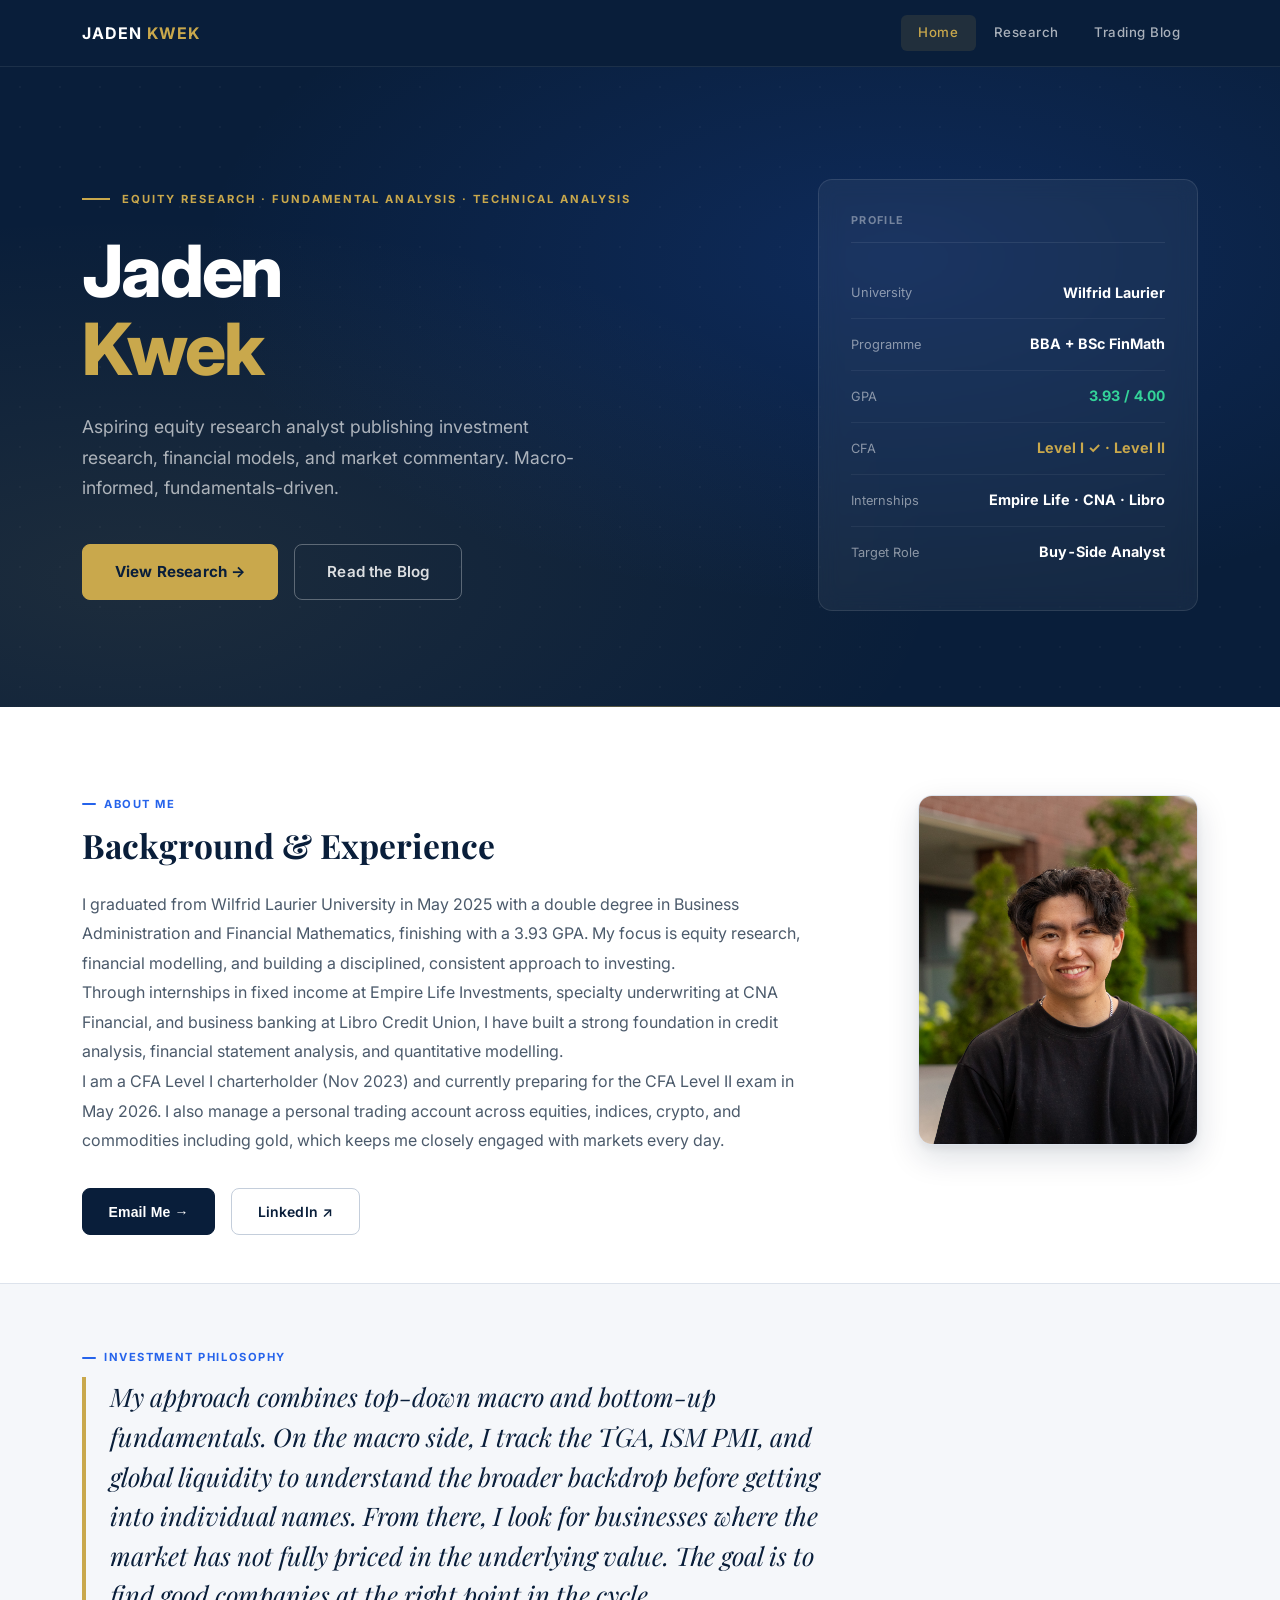
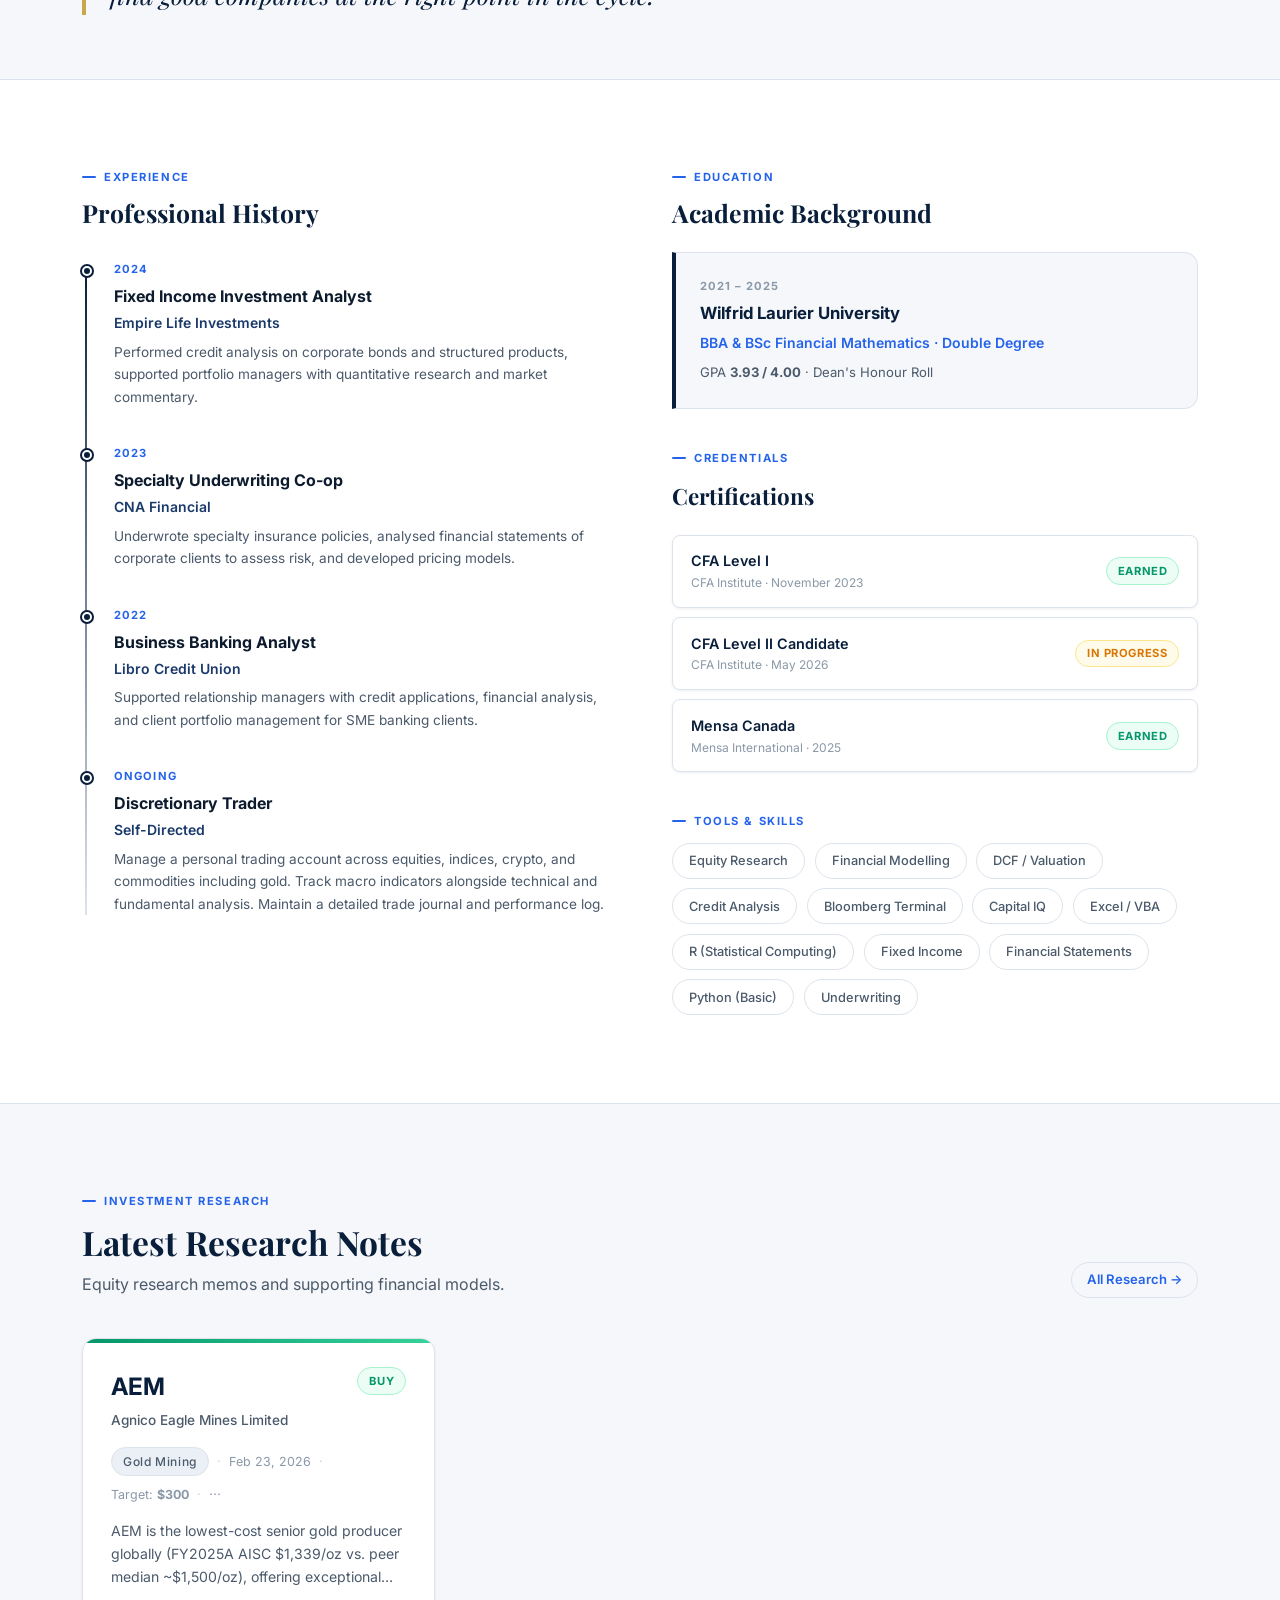
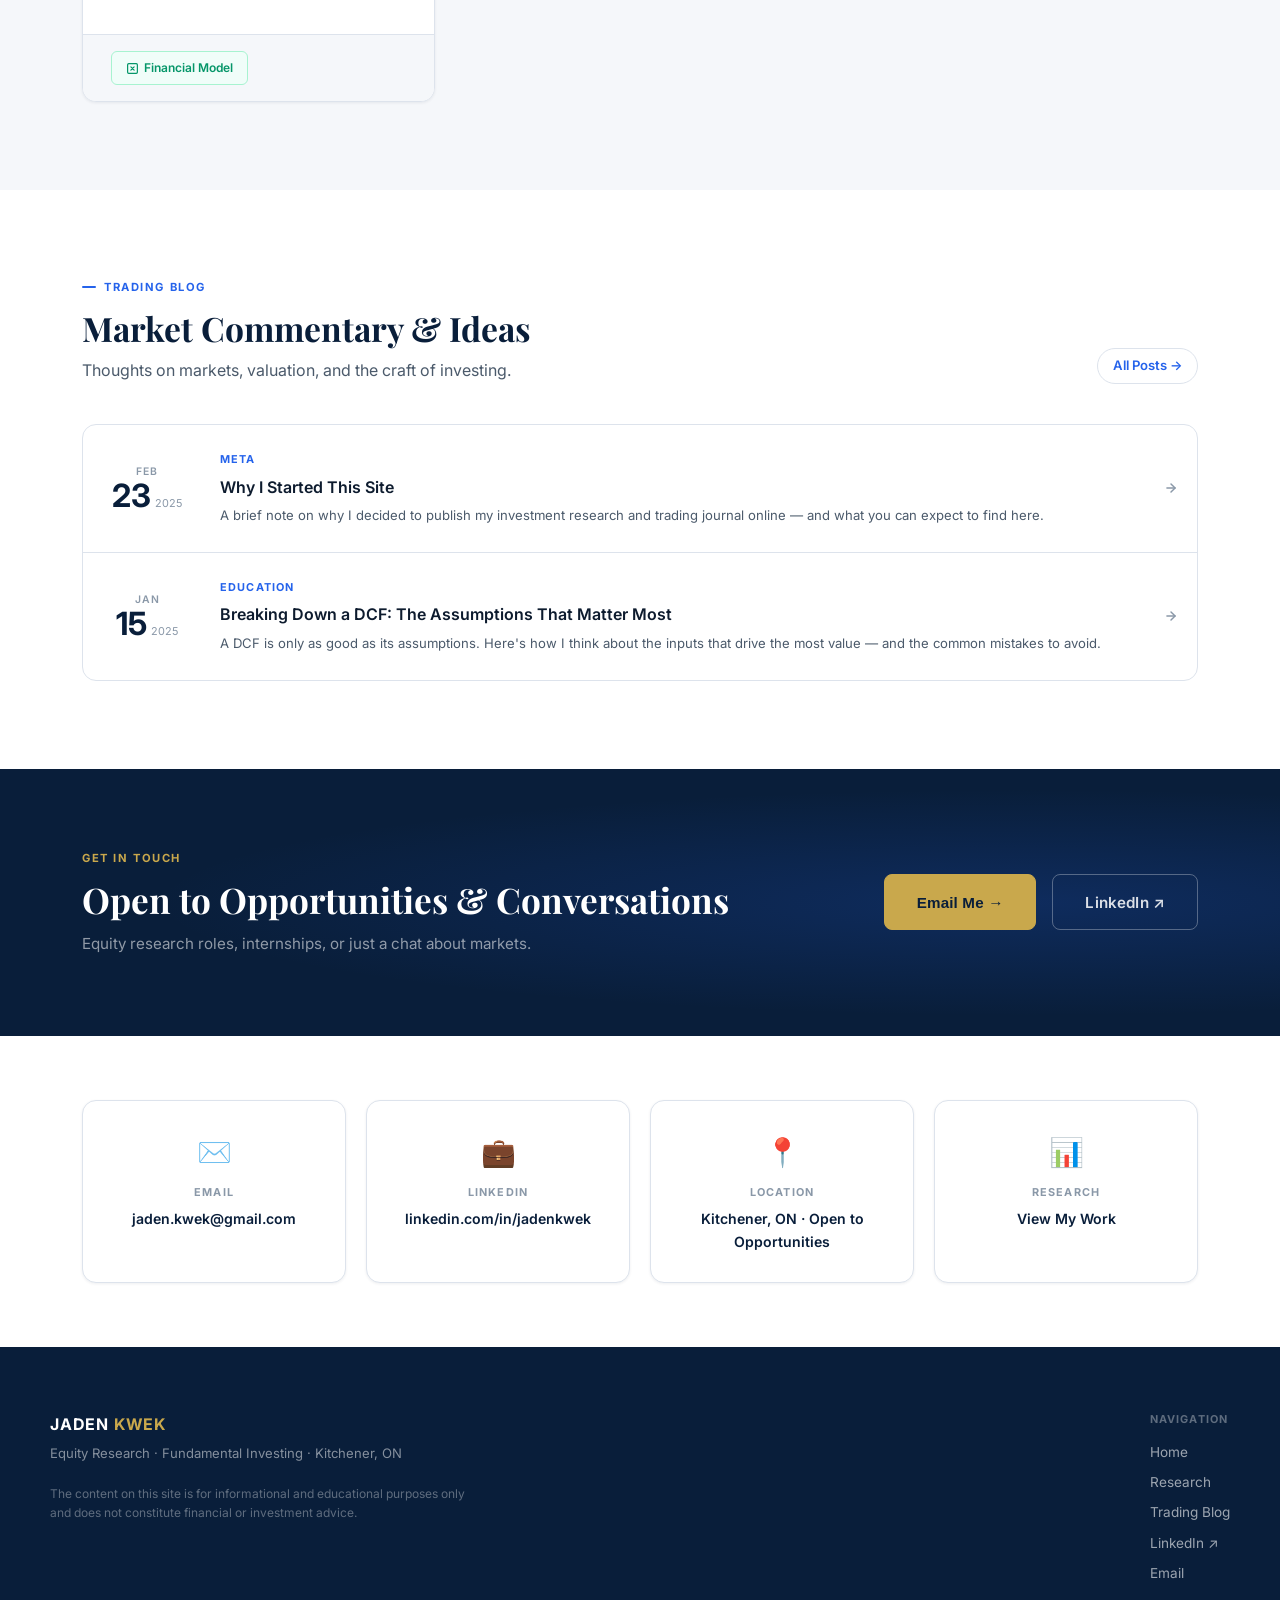
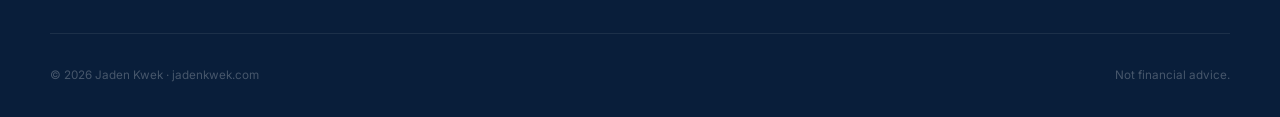
==== index.html @ 777436cc "Update graduation status — May 2025, edu dates 2021–2025 Co-Authored-By: Claude Sonnet 4.6 <noreply@" ====
<!DOCTYPE html>
<html lang="en">
<head>
  <meta charset="UTF-8" />
  <meta name="viewport" content="width=device-width, initial-scale=1.0" />
  <title>Jaden Kwek — Equity Research Analyst</title>
  <meta name="description" content="Jaden Kwek — aspiring equity research analyst, CFA charterholder, and double-degree student at Wilfrid Laurier University. Equity research, investment memos, and market commentary." />
  <meta property="og:title" content="Jaden Kwek — Equity Research" />
  <meta property="og:description" content="Investment research, financial models, and a trading blog." />
  <meta property="og:type" content="website" />
  <link rel="stylesheet" href="css/style.css" />
  <link rel="icon" href="img/favicon.svg" type="image/svg+xml" />
</head>
<body>

<div id="site-loader">
  <div class="loader-logo">Jaden Kwek</div>
  <div class="loader-line"></div>
</div>

<div id="nav-placeholder"></div>

<!-- ══════════════════════════════════════════════════════
     HERO — dark navy, profile + panel
     ══════════════════════════════════════════════════════ -->
<section class="hero">
  <div class="container">
    <div class="hero-inner">

      <!-- Left: text -->
      <div>
        <div class="hero-label">Equity Research · Fundamental Analysis · Technical Analysis</div>
        <h1>Jaden<br><em>Kwek</em></h1>
        <p class="hero-sub">
          Aspiring equity research analyst publishing investment research, financial models, and market commentary. Macro-informed, fundamentals-driven.
        </p>
        <div class="hero-actions">
          <a href="/research" class="btn btn-gold btn-lg">View Research →</a>
          <a href="/blog"     class="btn btn-outline-white btn-lg">Read the Blog</a>
        </div>
      </div>

      <!-- Right: credentials panel -->
      <div class="hero-panel">
        <div class="hero-panel-title">Profile</div>
        <div class="hero-stat-list">
          <div class="hero-stat-row">
            <span class="hero-stat-label">University</span>
            <span class="hero-stat-value">Wilfrid Laurier</span>
          </div>
          <div class="hero-stat-row">
            <span class="hero-stat-label">Programme</span>
            <span class="hero-stat-value">BBA + BSc FinMath</span>
          </div>
          <div class="hero-stat-row">
            <span class="hero-stat-label">GPA</span>
            <span class="hero-stat-value positive">3.93 / 4.00</span>
          </div>
          <div class="hero-stat-row">
            <span class="hero-stat-label">CFA</span>
            <span class="hero-stat-value gold">Level I ✓ · Level II</span>
          </div>
          <div class="hero-stat-row">
            <span class="hero-stat-label">Internships</span>
            <span class="hero-stat-value">Empire Life · CNA · Libro</span>
          </div>
          <div class="hero-stat-row">
            <span class="hero-stat-label">Target Role</span>
            <span class="hero-stat-value">Buy-Side Analyst</span>
          </div>
        </div>
      </div>

    </div>
  </div>
</section>

<!-- ══════════════════════════════════════════════════════
     ABOUT — bio, photo, philosophy
     ══════════════════════════════════════════════════════ -->
<section class="section" style="padding-bottom:0">
  <div class="container">
    <div class="about-bio-grid">

      <!-- Bio text -->
      <div>
        <div class="section-label">About Me</div>
        <h2 class="section-title" style="margin-bottom:1.5rem">Background &amp; Experience</h2>
        <div style="font-size:1rem;color:var(--text-secondary);line-height:1.85" id="about-bio-home">
          <!-- Populated by JS -->
        </div>
        <div style="margin-top:2rem;display:flex;gap:1rem;flex-wrap:wrap">
          <button class="btn btn-primary" onclick="copyEmail(this)">Email Me →</button>
          <a href="https://www.linkedin.com/in/jadenkwek" target="_blank" rel="noopener" class="btn btn-outline">LinkedIn ↗</a>
        </div>
      </div>

      <!-- Profile image -->
      <div class="about-bio-photo">
        <div class="profile-img-wrap" style="max-width:280px;aspect-ratio:4/5;box-shadow:var(--shadow-lg);border:1px solid var(--border);background:var(--bg-secondary)">
          <img src="img/profile.jpg" alt="Jaden Kwek" />
        </div>
      </div>

    </div>
  </div>
</section>

<!-- Philosophy -->
<section style="padding:4rem 0;margin-top:3rem;background:var(--bg-secondary);border-top:1px solid var(--border);border-bottom:1px solid var(--border)">
  <div class="container">
    <div class="section-label">Investment Philosophy</div>
    <blockquote class="philosophy-quote" style="font-family:'Playfair Display',Georgia,serif;font-size:clamp(1.2rem,2.5vw,1.6rem);font-style:italic;color:var(--navy);line-height:1.55;max-width:760px;padding-left:1.5rem;border-left:4px solid var(--gold)" id="philosophy-home">
      <!-- Populated by JS -->
    </blockquote>
  </div>
</section>

<!-- ══════════════════════════════════════════════════════
     EXPERIENCE + EDUCATION
     ══════════════════════════════════════════════════════ -->
<section class="section">
  <div class="container">
    <div class="two-col">

      <!-- Experience -->
      <div>
        <div class="section-label">Experience</div>
        <h2 class="section-title" style="font-size:1.55rem;margin-bottom:2rem">Professional History</h2>
        <div class="timeline" id="home-timeline"><!-- Populated by JS --></div>
      </div>

      <!-- Education + Certs + Skills -->
      <div>
        <div class="section-label">Education</div>
        <h2 class="section-title" style="font-size:1.55rem;margin-bottom:1.5rem">Academic Background</h2>

        <div class="edu-card">
          <div style="font-size:0.7rem;font-weight:700;letter-spacing:.09em;text-transform:uppercase;color:var(--text-muted);margin-bottom:.3rem">2021 – 2025</div>
          <div style="font-weight:700;color:var(--navy);font-size:1.05rem">Wilfrid Laurier University</div>
          <div style="font-size:0.875rem;color:var(--accent);font-weight:600;margin:.2rem 0">BBA &amp; BSc Financial Mathematics · Double Degree</div>
          <div style="font-size:0.82rem;color:var(--text-secondary);margin-top:.5rem">GPA <strong>3.93 / 4.00</strong> · Dean's Honour Roll</div>
        </div>

        <!-- Certifications -->
        <div style="margin-top:2.5rem">
          <div class="section-label">Credentials</div>
          <div style="font-family:'Playfair Display',Georgia,serif;font-size:1.4rem;font-weight:700;color:var(--navy);margin-bottom:1.25rem">Certifications</div>
          <div id="home-certs"><!-- Populated by JS --></div>
        </div>

        <!-- Skills -->
        <div style="margin-top:2.5rem">
          <div class="section-label">Tools &amp; Skills</div>
          <div class="skills-grid" id="home-skills" style="margin-top:0.75rem"><!-- Populated by JS --></div>
        </div>
      </div>

    </div>
  </div>
</section>

<!-- ══════════════════════════════════════════════════════
     FEATURED RESEARCH
     ══════════════════════════════════════════════════════ -->
<section style="background:var(--bg-secondary);border-top:1px solid var(--border);padding:5.5rem 0">
  <div class="container">
    <div class="section-header">
      <div>
        <div class="section-label">Investment Research</div>
        <h2 class="section-title">Latest Research Notes</h2>
        <p class="section-subtitle">Equity research memos and supporting financial models.</p>
      </div>
      <a href="/research" class="view-all">All Research →</a>
    </div>
    <div class="research-grid" id="featured-research"><!-- Populated by JS --></div>
  </div>
</section>

<!-- ══════════════════════════════════════════════════════
     RECENT BLOG
     ══════════════════════════════════════════════════════ -->
<section class="section">
  <div class="container">
    <div class="section-header">
      <div>
        <div class="section-label">Trading Blog</div>
        <h2 class="section-title">Market Commentary &amp; Ideas</h2>
        <p class="section-subtitle">Thoughts on markets, valuation, and the craft of investing.</p>
      </div>
      <a href="/blog" class="view-all">All Posts →</a>
    </div>
    <div class="blog-rows-wrapper" id="recent-blog"><!-- Populated by JS --></div>
  </div>
</section>

<!-- ══════════════════════════════════════════════════════
     CONTACT CTA
     ══════════════════════════════════════════════════════ -->
<section class="cta-strip">
  <div class="container">
    <div class="cta-strip-inner">
      <div>
        <div class="cta-strip-label">Get in Touch</div>
        <h2 class="cta-strip-title">Open to Opportunities &amp; Conversations</h2>
        <p class="cta-strip-sub">Equity research roles, internships, or just a chat about markets.</p>
      </div>
      <div class="cta-strip-actions">
        <button class="btn btn-gold btn-lg" onclick="copyEmail(this)">Email Me →</button>
        <a href="https://www.linkedin.com/in/jadenkwek" target="_blank" rel="noopener" class="btn btn-outline-white btn-lg">LinkedIn ↗</a>
      </div>
    </div>
  </div>
</section>

<!-- Contact cards -->
<section class="section" style="padding-top:4rem;padding-bottom:4rem">
  <div class="container">
    <div class="contact-grid" id="contact-grid"><!-- Populated by JS --></div>
  </div>
</section>

<div id="footer-placeholder"></div>

<script src="js/content.js"></script>
<script src="js/main.js"></script>
<script>
  function copyEmail(btn) {
    const email = 'jaden.kwek@gmail.com';
    navigator.clipboard.writeText(email).then(() => {
      const orig = btn.textContent;
      btn.textContent = 'Copied!';
      btn.style.opacity = '0.8';
      setTimeout(() => { btn.textContent = orig; btn.style.opacity = ''; }, 2000);
    }).catch(() => {
      // Fallback: open mailto if clipboard not available
      window.location.href = 'mailto:' + email;
    });
  }

  initPage();

  // Populate bio
  const a = CONTENT.about;
  const bioEl = document.getElementById('about-bio-home');
  if (bioEl) bioEl.innerHTML = a.bio.map(p => `<p>${p}</p>`).join('');

  // Philosophy
  const philEl = document.getElementById('philosophy-home');
  if (philEl) philEl.textContent = a.philosophy;

  // Timeline
  const tlEl = document.getElementById('home-timeline');
  if (tlEl) tlEl.innerHTML = a.experience.map(e => `
    <div class="timeline-item">
      <div class="timeline-dot"></div>
      <div class="timeline-period">${e.period}</div>
      <div class="timeline-title">${e.title}</div>
      <div class="timeline-org">${e.org}</div>
      <div class="timeline-desc">${e.desc}</div>
    </div>`).join('');

  // Certs
  const certEl = document.getElementById('home-certs');
  if (certEl) certEl.innerHTML = a.certifications.map(c => `
    <div style="display:flex;align-items:center;justify-content:space-between;padding:.85rem 1.1rem;background:#fff;border:1px solid var(--border);border-radius:var(--radius);margin-bottom:.6rem;box-shadow:var(--shadow-sm)">
      <div>
        <div style="font-weight:600;color:var(--navy);font-size:.9rem">${c.name}</div>
        <div style="font-size:.75rem;color:var(--text-muted)">${c.issuer} · ${c.date}</div>
      </div>
      <span class="badge ${c.status==='Earned'||c.status==='Active'?'badge-buy':'badge-hold'}">${c.status}</span>
    </div>`).join('');

  // Skills
  const skillsEl = document.getElementById('home-skills');
  if (skillsEl) skillsEl.innerHTML = a.skills.map(s => `<span class="skill-tag">${s}</span>`).join('');

  // Featured research
  renderFeaturedResearch();

  // Recent blog
  renderRecentBlog();

  // Contact
  const contactEl = document.getElementById('contact-grid');
  if (contactEl) contactEl.innerHTML = `
    <div class="contact-card" style="cursor:pointer" onclick="copyEmail(this)" title="Click to copy">
      <div class="contact-card-icon">✉️</div>
      <div class="contact-card-label">Email</div>
      <div class="contact-card-value">${a.email}</div>
    </div>
    <a href="${a.linkedin}" target="_blank" rel="noopener" class="contact-card">
      <div class="contact-card-icon">💼</div>
      <div class="contact-card-label">LinkedIn</div>
      <div class="contact-card-value">linkedin.com/in/jadenkwek</div>
    </a>
    <div class="contact-card">
      <div class="contact-card-icon">📍</div>
      <div class="contact-card-label">Location</div>
      <div class="contact-card-value">${a.location}</div>
    </div>
    <a href="/research" class="contact-card">
      <div class="contact-card-icon">📊</div>
      <div class="contact-card-label">Research</div>
      <div class="contact-card-value">View My Work</div>
    </a>`;
</script>
</body>
</html>
---- css/style.css ----
/* ============================================================
   JADEN KWEK — Portfolio Website Stylesheet
   ============================================================ */

@import url('https://fonts.googleapis.com/css2?family=Inter:wght@300;400;500;600;700&family=Playfair+Display:ital,wght@0,600;0,700;1,500&display=swap');

/* ── DESIGN TOKENS ── */
:root {
  --navy:         #091E3A;
  --navy-mid:     #1A3A6B;
  --navy-light:   #243F6F;
  --accent:       #2563EB;
  --accent-hover: #1D4ED8;
  --gold:         #C9A84C;
  --bg:           #FFFFFF;
  --bg-secondary: #F5F7FA;
  --bg-tertiary:  #EBF0F7;
  --text-primary: #0D1B2E;
  --text-secondary:#4B5A6B;
  --text-muted:   #8A98A8;
  --border:       #DDE3EC;
  --border-dark:  #C4CEDB;
  --buy:          #059669;
  --buy-bg:       #ECFDF5;
  --sell:         #DC2626;
  --sell-bg:      #FEF2F2;
  --hold:         #D97706;
  --hold-bg:      #FFFBEB;
  --radius:       8px;
  --radius-lg:    14px;
  --shadow-sm:    0 1px 3px rgba(9,30,58,0.07);
  --shadow:       0 2px 8px rgba(9,30,58,0.10), 0 1px 3px rgba(9,30,58,0.06);
  --shadow-md:    0 6px 16px rgba(9,30,58,0.12), 0 2px 6px rgba(9,30,58,0.06);
  --shadow-lg:    0 12px 32px rgba(9,30,58,0.14), 0 4px 8px rgba(9,30,58,0.06);
  --max-width:    1180px;
}

/* ── RESET & BASE ── */
*, *::before, *::after { box-sizing: border-box; margin: 0; padding: 0; }
html { scroll-behavior: smooth; font-size: 16px; }
body {
  font-family: 'Inter', sans-serif;
  background: var(--bg);
  color: var(--text-primary);
  line-height: 1.65;
  -webkit-font-smoothing: antialiased;
}
img { max-width: 100%; display: block; }
a { color: inherit; text-decoration: none; }

/* ── NAVIGATION ── */
.nav {
  position: sticky;
  top: 0;
  z-index: 200;
  background: var(--navy);
  border-bottom: 1px solid rgba(255,255,255,0.08);
}
.nav-container {
  max-width: var(--max-width);
  margin: 0 auto;
  padding: 0 2rem;
  height: 66px;
  display: flex;
  align-items: center;
  justify-content: space-between;
}
.nav-logo {
  font-size: 1rem;
  font-weight: 700;
  color: #fff;
  letter-spacing: 0.06em;
  text-transform: uppercase;
}
.nav-logo span { color: var(--gold); }
.nav-links {
  display: flex;
  gap: 0;
  list-style: none;
  align-items: center;
}
.nav-links a {
  font-size: 0.83rem;
  font-weight: 500;
  color: rgba(255,255,255,0.65);
  letter-spacing: 0.04em;
  transition: color 0.2s, background 0.2s;
  padding: 0.45rem 1.1rem;
  border-radius: 6px;
  display: block;
}
.nav-links a:hover,
.nav-links a.active {
  color: #fff;
  background: rgba(255,255,255,0.10);
}
.nav-links a.active { color: var(--gold); background: rgba(201,168,76,0.12); }

/* Hamburger (mobile) */
.nav-toggle { display: none; flex-direction: column; gap: 5px; cursor: pointer; background: none; border: none; padding: 4px; }
.nav-toggle span { display: block; width: 22px; height: 2px; background: rgba(255,255,255,0.8); border-radius: 2px; transition: all 0.3s; }

/* ── FOOTER ── */
.footer {
  background: var(--navy);
  color: rgba(255,255,255,0.6);
  padding: 4rem 2rem 2rem;
  margin-top: 0;
}
.footer-container {
  max-width: var(--max-width);
  margin: 0 auto;
  display: grid;
  grid-template-columns: 1fr auto;
  gap: 2rem 4rem;
  align-items: start;
}
.footer-brand {
  font-size: 1rem;
  font-weight: 700;
  color: #fff;
  letter-spacing: 0.05em;
  text-transform: uppercase;
  margin-bottom: 0.35rem;
}
.footer-brand span { color: var(--gold); }
.footer-tagline { font-size: 0.82rem; color: rgba(255,255,255,0.5); margin-bottom: 1.25rem; }
.footer-disclaimer {
  font-size: 0.75rem;
  color: rgba(255,255,255,0.35);
  max-width: 420px;
  line-height: 1.6;
}
.footer-nav-label { font-size: 0.68rem; font-weight: 700; letter-spacing: 0.1em; text-transform: uppercase; color: rgba(255,255,255,0.35); margin-bottom: 0.75rem; }
.footer-links { display: flex; flex-direction: column; gap: 0.5rem; }
.footer-links a { font-size: 0.85rem; color: rgba(255,255,255,0.6); transition: color 0.2s; }
.footer-links a:hover { color: #fff; }
.footer-copy {
  grid-column: 1 / -1;
  font-size: 0.73rem;
  color: rgba(255,255,255,0.25);
  padding-top: 2rem;
  border-top: 1px solid rgba(255,255,255,0.08);
  margin-top: 1rem;
  display: flex;
  justify-content: space-between;
  align-items: center;
  flex-wrap: wrap;
  gap: 0.5rem;
}

/* ── LAYOUT UTILITIES ── */
.container { max-width: var(--max-width); margin: 0 auto; padding: 0 2rem; }
.section { padding: 5.5rem 0; }
.section-sm { padding: 3rem 0; }

/* ── PAGE HEADER — dark navy banner ── */
.page-header {
  background: var(--navy);
  background-image:
    radial-gradient(circle at 80% 50%, rgba(37,99,235,0.15) 0%, transparent 60%),
    radial-gradient(circle at 20% 80%, rgba(201,168,76,0.08) 0%, transparent 50%);
  padding: 4.5rem 0 4rem;
  position: relative;
  overflow: hidden;
}
.page-header::after {
  content: '';
  position: absolute;
  bottom: 0; left: 0; right: 0;
  height: 1px;
  background: linear-gradient(90deg, transparent, rgba(255,255,255,0.12), transparent);
}
.page-header-label {
  font-size: 0.7rem;
  font-weight: 600;
  letter-spacing: 0.16em;
  text-transform: uppercase;
  color: var(--gold);
  margin-bottom: 0.85rem;
  display: flex;
  align-items: center;
  gap: 0.6rem;
}
.page-header-label::before {
  content: '';
  display: block;
  width: 20px;
  height: 1.5px;
  background: var(--gold);
}
.page-header h1 {
  font-family: 'Playfair Display', Georgia, serif;
  font-size: clamp(2rem, 5vw, 3rem);
  font-weight: 700;
  color: #fff;
  line-height: 1.2;
}
.page-header p {
  font-size: 1.05rem;
  color: rgba(255,255,255,0.6);
  margin-top: 0.85rem;
  max-width: 520px;
  line-height: 1.7;
}

/* ── SECTION LABELS & HEADINGS ── */
.section-label {
  font-size: 0.7rem;
  font-weight: 700;
  letter-spacing: 0.14em;
  text-transform: uppercase;
  color: var(--accent);
  margin-bottom: 0.65rem;
  display: flex;
  align-items: center;
  gap: 0.5rem;
}
.section-label::before {
  content: '';
  display: block;
  width: 14px;
  height: 2px;
  background: var(--accent);
  border-radius: 2px;
}
.section-title {
  font-family: 'Playfair Display', Georgia, serif;
  font-size: 2.1rem;
  font-weight: 700;
  color: var(--navy);
  line-height: 1.25;
}
.section-subtitle {
  color: var(--text-secondary);
  font-size: 1rem;
  margin-top: 0.5rem;
  max-width: 500px;
  line-height: 1.7;
}

/* ── BUTTONS ── */
.btn {
  display: inline-flex;
  align-items: center;
  gap: 0.5rem;
  padding: 0.7rem 1.6rem;
  border-radius: var(--radius);
  font-size: 0.875rem;
  font-weight: 600;
  cursor: pointer;
  transition: all 0.22s;
  border: 1.5px solid transparent;
  text-decoration: none;
  white-space: nowrap;
  letter-spacing: 0.01em;
}
.btn-primary {
  background: var(--navy);
  color: #fff;
  border-color: var(--navy);
}
.btn-primary:hover {
  background: var(--navy-mid);
  border-color: var(--navy-mid);
  transform: translateY(-2px);
  box-shadow: 0 6px 20px rgba(9,30,58,0.25);
}
.btn-outline {
  background: transparent;
  color: var(--navy);
  border-color: var(--border-dark);
}
.btn-outline:hover {
  background: var(--bg-secondary);
  border-color: var(--navy);
  transform: translateY(-2px);
  box-shadow: var(--shadow-sm);
}
/* White outline variant for dark backgrounds */
.btn-outline-white {
  background: transparent;
  color: rgba(255,255,255,0.85);
  border: 1.5px solid rgba(255,255,255,0.3);
}
.btn-outline-white:hover {
  background: rgba(255,255,255,0.10);
  color: #fff;
  border-color: rgba(255,255,255,0.6);
  transform: translateY(-2px);
}
.btn-gold {
  background: var(--gold);
  color: var(--navy);
  border-color: var(--gold);
  font-weight: 700;
}
.btn-gold:hover {
  background: #b8942e;
  border-color: #b8942e;
  transform: translateY(-2px);
  box-shadow: 0 6px 20px rgba(201,168,76,0.3);
}
.btn-sm { padding: 0.45rem 1rem; font-size: 0.8rem; }
.btn-lg { padding: 0.9rem 2rem; font-size: 0.95rem; }

/* ── BADGE / TAG ── */
.badge {
  display: inline-flex;
  align-items: center;
  padding: 0.22rem 0.7rem;
  border-radius: 20px;
  font-size: 0.7rem;
  font-weight: 700;
  letter-spacing: 0.05em;
  text-transform: uppercase;
}
.badge-buy   { background: var(--buy-bg);  color: var(--buy);  border: 1px solid #A7F3D0; }
.badge-sell  { background: var(--sell-bg); color: var(--sell); border: 1px solid #FECACA; }
.badge-hold  { background: var(--hold-bg); color: var(--hold); border: 1px solid #FDE68A; }
.badge-sector {
  background: var(--bg-tertiary);
  color: var(--text-secondary);
  font-weight: 500;
  text-transform: none;
  font-size: 0.75rem;
  border: 1px solid var(--border);
}

/* ── CARD ── */
.card {
  background: #fff;
  border: 1px solid var(--border);
  border-radius: var(--radius-lg);
  overflow: hidden;
  transition: transform 0.22s, box-shadow 0.22s;
  position: relative;
  box-shadow: var(--shadow-sm);
}
.card::before {
  content: '';
  position: absolute;
  top: 0; left: 0; right: 0;
  height: 4px;
  background: linear-gradient(90deg, var(--navy), var(--navy-mid));
  transition: opacity 0.22s;
  opacity: 0;
}
.card:hover {
  transform: translateY(-4px);
  box-shadow: var(--shadow-lg);
}
.card:hover::before { opacity: 1; }
.card-body { padding: 1.75rem; }
.card-footer {
  padding: 1rem 1.75rem;
  border-top: 1px solid var(--border);
  background: var(--bg-secondary);
}

/* Research card rating stripe */
.card.rating-buy::before    { opacity: 1; background: linear-gradient(90deg, var(--buy), #34D399); }
.card.rating-sell::before   { opacity: 1; background: linear-gradient(90deg, var(--sell), #F87171); }
.card.rating-hold::before   { opacity: 1; background: linear-gradient(90deg, var(--hold), #FCD34D); }

/* ── DIVIDER ── */
.divider { height: 1px; background: var(--border); margin: 3rem 0; }

/* ══════════════════════════════════════════════════════════
   HOME HERO — full dark navy
   ══════════════════════════════════════════════════════════ */
.hero {
  background: var(--navy);
  background-image:
    radial-gradient(ellipse at 70% 30%, rgba(37,99,235,0.18) 0%, transparent 55%),
    radial-gradient(ellipse at 10% 80%, rgba(201,168,76,0.10) 0%, transparent 50%),
    url("data:image/svg+xml,%3Csvg width='40' height='40' viewBox='0 0 40 40' xmlns='http://www.w3.org/2000/svg'%3E%3Cg fill='none' fill-rule='evenodd'%3E%3Ccircle cx='20' cy='20' r='1' fill='rgba(255,255,255,0.04)'/%3E%3C/g%3E%3C/svg%3E");
  padding: 7rem 0 6rem;
  position: relative;
  overflow: hidden;
}
.hero::after {
  content: '';
  position: absolute;
  bottom: 0; left: 0; right: 0;
  height: 1px;
  background: linear-gradient(90deg, transparent, rgba(201,168,76,0.4), transparent);
}
.hero-inner {
  display: grid;
  grid-template-columns: 1fr 380px;
  gap: 4rem;
  align-items: center;
}
.hero-label {
  font-size: 0.7rem;
  font-weight: 700;
  letter-spacing: 0.18em;
  text-transform: uppercase;
  color: var(--gold);
  margin-bottom: 1.5rem;
  display: flex;
  align-items: center;
  gap: 0.75rem;
}
.hero-label::before {
  content: '';
  display: block;
  width: 28px;
  height: 1.5px;
  background: var(--gold);
}
.hero h1 {
  font-family: 'Inter', sans-serif;
  font-size: clamp(2.8rem, 6vw, 4.5rem);
  font-weight: 800;
  color: #fff;
  line-height: 1.08;
  margin-bottom: 1.5rem;
  letter-spacing: -0.03em;
}
.hero h1 em {
  font-style: normal;
  color: var(--gold);
}
.hero-sub {
  font-size: 1.1rem;
  color: rgba(255,255,255,0.65);
  max-width: 500px;
  line-height: 1.75;
  margin-bottom: 2.5rem;
}
.hero-actions {
  display: flex;
  gap: 1rem;
  flex-wrap: wrap;
}

/* Stats panel — right side of hero */
.hero-panel {
  background: rgba(255,255,255,0.05);
  border: 1px solid rgba(255,255,255,0.10);
  border-radius: var(--radius-lg);
  padding: 2rem;
  backdrop-filter: blur(10px);
}
.hero-panel-title {
  font-size: 0.68rem;
  font-weight: 700;
  letter-spacing: 0.12em;
  text-transform: uppercase;
  color: rgba(255,255,255,0.4);
  margin-bottom: 1.5rem;
  padding-bottom: 0.75rem;
  border-bottom: 1px solid rgba(255,255,255,0.08);
}
.hero-stat-list { display: flex; flex-direction: column; gap: 0; }
.hero-stat-row {
  display: flex;
  justify-content: space-between;
  align-items: center;
  padding: 0.85rem 0;
  border-bottom: 1px solid rgba(255,255,255,0.06);
}
.hero-stat-row:last-child { border-bottom: none; }
.hero-stat-label {
  font-size: 0.8rem;
  color: rgba(255,255,255,0.5);
}
.hero-stat-value {
  font-size: 0.9rem;
  font-weight: 700;
  color: #fff;
  font-variant-numeric: tabular-nums;
}
.hero-stat-value.positive { color: #34D399; }
.hero-stat-value.gold { color: var(--gold); }

/* ── HOME SECTION HEADERS ── */
.section-header {
  display: flex;
  justify-content: space-between;
  align-items: flex-end;
  margin-bottom: 2.5rem;
  flex-wrap: wrap;
  gap: 1rem;
}
.view-all {
  font-size: 0.82rem;
  font-weight: 600;
  color: var(--accent);
  display: inline-flex;
  align-items: center;
  gap: 0.35rem;
  transition: gap 0.2s;
  padding: 0.4rem 0.9rem;
  border: 1px solid var(--border);
  border-radius: 20px;
}
.view-all:hover { gap: 0.65rem; background: var(--bg-secondary); }

/* ── RESEARCH CARDS ── */
.research-grid {
  display: grid;
  grid-template-columns: repeat(auto-fill, minmax(330px, 1fr));
  gap: 1.75rem;
}
.research-card-header {
  display: flex;
  justify-content: space-between;
  align-items: flex-start;
  margin-bottom: 1rem;
}
.research-ticker {
  font-size: 1.5rem;
  font-weight: 700;
  color: var(--navy);
  letter-spacing: -0.01em;
}
.research-company {
  font-size: 0.85rem;
  color: var(--text-secondary);
  margin-top: 0.15rem;
  font-weight: 500;
}
.research-thesis {
  font-size: 0.88rem;
  color: var(--text-secondary);
  line-height: 1.65;
  margin: 0.85rem 0 1.1rem;
  display: -webkit-box;
  -webkit-line-clamp: 3;
  -webkit-box-orient: vertical;
  overflow: hidden;
}
.research-meta {
  display: flex;
  align-items: center;
  gap: 0.5rem;
  flex-wrap: wrap;
  font-size: 0.78rem;
  color: var(--text-muted);
}
.research-meta-dot { color: var(--border-dark); }
.research-files { display: flex; gap: 0.6rem; flex-wrap: wrap; }
.file-btn {
  display: inline-flex;
  align-items: center;
  gap: 0.35rem;
  padding: 0.38rem 0.85rem;
  border-radius: 6px;
  font-size: 0.75rem;
  font-weight: 600;
  border: 1px solid var(--border);
  color: var(--text-secondary);
  background: #fff;
  cursor: pointer;
  transition: all 0.2s;
  text-decoration: none;
}
.file-btn:hover { border-color: var(--navy); color: var(--navy); background: var(--bg-secondary); }
.file-btn.pdf { color: #DC2626; border-color: #FECACA; background: #FFF8F8; }
.file-btn.pdf:hover { background: #FEF2F2; border-color: #DC2626; }
.file-btn.excel { color: #059669; border-color: #A7F3D0; background: #F0FDF9; }
.file-btn.excel:hover { background: var(--buy-bg); border-color: #059669; }

/* ── BLOG — table-of-contents style rows ── */
.blog-row {
  display: grid;
  grid-template-columns: 90px 1fr auto;
  align-items: center;
  gap: 1.75rem;
  padding: 1.6rem 1.2rem;
  border-radius: var(--radius);
  border: 1px solid transparent;
  transition: all 0.2s;
  cursor: pointer;
  text-decoration: none;
  color: inherit;
}
.blog-row:hover {
  background: var(--bg-secondary);
  border-color: var(--border);
  box-shadow: var(--shadow-sm);
}
.blog-row:hover .blog-row-title { color: var(--accent); }
.blog-date-col { text-align: center; }
.blog-date-col .month { display: block; font-size: 0.65rem; text-transform: uppercase; letter-spacing: 0.08em; color: var(--text-muted); font-weight: 600; }
.blog-date-col .day { font-size: 2rem; font-weight: 700; color: var(--navy); line-height: 1; }
.blog-date-col .year { font-size: 0.68rem; color: var(--text-muted); }
.blog-row-category { font-size: 0.68rem; font-weight: 700; letter-spacing: 0.1em; text-transform: uppercase; color: var(--accent); margin-bottom: 0.3rem; }
.blog-row-title { font-size: 1rem; font-weight: 600; color: var(--text-primary); margin-bottom: 0.3rem; transition: color 0.2s; }
.blog-row-excerpt { font-size: 0.82rem; color: var(--text-secondary); display: -webkit-box; -webkit-line-clamp: 1; -webkit-box-orient: vertical; overflow: hidden; }
.blog-arrow { color: var(--text-muted); transition: transform 0.2s, color 0.2s; font-size: 1.1rem; }
.blog-row:hover .blog-arrow { transform: translateX(5px); color: var(--accent); }
.blog-rows-wrapper {
  border: 1px solid var(--border);
  border-radius: var(--radius-lg);
  overflow: hidden;
  background: #fff;
}
.blog-rows-wrapper .blog-row { border-radius: 0; border: none; border-bottom: 1px solid var(--border); }
.blog-rows-wrapper .blog-row:last-child { border-bottom: none; }
.blog-rows-wrapper .blog-row:hover { border-color: transparent; }

/* ── RESEARCH PAGE FILTERS ── */
.filter-bar {
  display: flex;
  gap: 0.5rem;
  flex-wrap: wrap;
  margin-bottom: 2.5rem;
  align-items: center;
}
.filter-bar-sep { width: 1px; height: 24px; background: var(--border); margin: 0 0.25rem; }
.filter-btn {
  padding: 0.45rem 1.1rem;
  border-radius: 20px;
  font-size: 0.8rem;
  font-weight: 500;
  border: 1px solid var(--border);
  background: #fff;
  color: var(--text-secondary);
  cursor: pointer;
  transition: all 0.2s;
  letter-spacing: 0.01em;
}
.filter-btn:hover { border-color: var(--navy); color: var(--navy); background: var(--bg-secondary); }
.filter-btn.active { background: var(--navy); color: #fff; border-color: var(--navy); font-weight: 600; }

/* ── BLOG GRID (blog.html) ── */
.blog-grid { display: grid; grid-template-columns: repeat(auto-fill, minmax(330px, 1fr)); gap: 1.75rem; }
.blog-card-date { font-size: 0.78rem; color: var(--text-muted); margin-bottom: 0.4rem; }
.blog-card-category { font-size: 0.68rem; font-weight: 700; letter-spacing: 0.1em; text-transform: uppercase; color: var(--accent); margin-bottom: 0.7rem; }
.blog-card-title { font-family: 'Playfair Display', Georgia, serif; font-size: 1.25rem; font-weight: 700; color: var(--navy); margin-bottom: 0.65rem; line-height: 1.35; }
.blog-card-excerpt { font-size: 0.875rem; color: var(--text-secondary); line-height: 1.7; display: -webkit-box; -webkit-line-clamp: 3; -webkit-box-orient: vertical; overflow: hidden; }
.blog-card-read-more { font-size: 0.8rem; font-weight: 600; color: var(--accent); display: inline-flex; align-items: center; gap: 0.35rem; margin-top: 1.1rem; transition: gap 0.2s; }
.blog-card-read-more:hover { gap: 0.65rem; }

/* ── POST PAGE ── */
.post-layout { display: grid; grid-template-columns: 1fr 280px; gap: 4.5rem; align-items: start; }
.post-meta-bar { display: flex; align-items: center; gap: 1rem; flex-wrap: wrap; margin-bottom: 1.5rem; font-size: 0.82rem; color: var(--text-muted); }
.post-title { font-family: 'Playfair Display', Georgia, serif; font-size: clamp(1.9rem, 4vw, 2.75rem); font-weight: 700; color: var(--navy); line-height: 1.22; margin-bottom: 1.1rem; }
.post-excerpt { font-size: 1.05rem; color: var(--text-secondary); line-height: 1.8; border-left: 4px solid var(--accent); padding-left: 1.3rem; margin: 1.5rem 0 2rem; background: var(--bg-secondary); padding: 1rem 1.3rem; border-radius: 0 var(--radius) var(--radius) 0; }
.post-divider { height: 1px; background: var(--border); margin: 2.5rem 0; }
.post-body { font-size: 1rem; line-height: 1.9; color: var(--text-primary); }
.post-body h2 { font-family: 'Playfair Display', Georgia, serif; font-size: 1.55rem; font-weight: 700; color: var(--navy); margin: 3rem 0 1rem; padding-top: 1rem; border-top: 1px solid var(--border); }
.post-body h3 { font-size: 1.1rem; font-weight: 700; color: var(--navy); margin: 2.25rem 0 0.75rem; }
.post-body p { margin-bottom: 1.4rem; }
.post-body ul, .post-body ol { padding-left: 1.6rem; margin-bottom: 1.4rem; }
.post-body li { margin-bottom: 0.5rem; }
.post-body blockquote { border-left: 4px solid var(--gold); padding: 1rem 1.5rem; margin: 2rem 0; background: var(--bg-secondary); border-radius: 0 var(--radius) var(--radius) 0; font-style: italic; color: var(--text-secondary); font-size: 1.05rem; }
.post-body strong { color: var(--text-primary); font-weight: 600; }
.post-body a { color: var(--accent); text-decoration: underline; }
.post-sidebar { position: sticky; top: 90px; }
.sidebar-card { background: var(--bg-secondary); border: 1px solid var(--border); border-radius: var(--radius-lg); padding: 1.5rem; margin-bottom: 1.5rem; }
.sidebar-card h4 { font-size: 0.72rem; font-weight: 700; letter-spacing: 0.1em; text-transform: uppercase; color: var(--text-muted); margin-bottom: 1rem; }

/* ── ABOUT PAGE ── */
.about-hero {
  background: var(--navy);
  background-image:
    radial-gradient(ellipse at 90% 40%, rgba(37,99,235,0.15) 0%, transparent 55%),
    radial-gradient(ellipse at 5% 70%, rgba(201,168,76,0.08) 0%, transparent 45%);
  padding: 6rem 0 5rem;
  position: relative;
}
.about-hero::after {
  content: '';
  position: absolute;
  bottom: 0; left: 0; right: 0;
  height: 1px;
  background: linear-gradient(90deg, transparent, rgba(201,168,76,0.4), transparent);
}
.about-hero-inner { display: grid; grid-template-columns: 1fr 320px; gap: 5rem; align-items: center; }
.about-name-label { font-size: 0.7rem; font-weight: 700; letter-spacing: 0.16em; text-transform: uppercase; color: var(--gold); margin-bottom: 1rem; display: flex; align-items: center; gap: 0.5rem; }
.about-name-label::before { content: ''; display: block; width: 20px; height: 1.5px; background: var(--gold); }
.about-name { font-family: 'Playfair Display', Georgia, serif; font-size: clamp(2.2rem, 5vw, 3.2rem); font-weight: 700; color: #fff; line-height: 1.15; margin-bottom: 0.5rem; }
.about-title { font-size: 1.05rem; color: rgba(255,255,255,0.55); margin-bottom: 2rem; font-weight: 400; }
.about-bio { font-size: 0.97rem; color: rgba(255,255,255,0.65); line-height: 1.85; max-width: 520px; }
.about-bio p { margin-bottom: 1rem; }
.about-actions { display: flex; gap: 1rem; margin-top: 2rem; flex-wrap: wrap; }
.profile-img-wrap {
  width: 100%;
  max-width: 300px;
  aspect-ratio: 4/5;
  border-radius: var(--radius-lg);
  overflow: hidden;
  border: 3px solid rgba(255,255,255,0.12);
  box-shadow: 0 20px 60px rgba(0,0,0,0.4);
  margin-left: auto;
}
.profile-img-wrap img { width: 100%; height: 100%; object-fit: cover; object-position: top center; }

/* ── SECTIONS ON ABOUT PAGE ── */
.about-sections { background: #fff; }

/* Timeline */
.timeline { position: relative; padding-left: 2rem; }
.timeline::before { content: ''; position: absolute; left: 3px; top: 8px; bottom: 0; width: 2px; background: linear-gradient(to bottom, var(--navy), var(--border)); }
.timeline-item { position: relative; padding-bottom: 2.25rem; }
.timeline-item:last-child { padding-bottom: 0; }
.timeline-dot {
  position: absolute;
  left: -2rem;
  top: 6px;
  width: 10px; height: 10px;
  border-radius: 50%;
  background: var(--navy);
  border: 2px solid #fff;
  box-shadow: 0 0 0 2px var(--navy);
}
.timeline-period { font-size: 0.7rem; font-weight: 700; letter-spacing: 0.1em; text-transform: uppercase; color: var(--accent); margin-bottom: 0.3rem; }
.timeline-title { font-size: 1rem; font-weight: 700; color: var(--text-primary); }
.timeline-org { font-size: 0.875rem; color: var(--navy-mid); font-weight: 600; margin: 0.1rem 0; }
.timeline-desc { font-size: 0.85rem; color: var(--text-secondary); margin-top: 0.4rem; line-height: 1.65; }

/* Skills Tags */
.skills-grid { display: flex; flex-wrap: wrap; gap: 0.6rem; }
.skill-tag {
  padding: 0.4rem 1rem;
  background: #fff;
  border: 1px solid var(--border);
  border-radius: 20px;
  font-size: 0.8rem;
  font-weight: 500;
  color: var(--text-secondary);
  transition: all 0.2s;
}
.skill-tag:hover { background: var(--navy); color: #fff; border-color: var(--navy); }

/* Contact */
.contact-grid { display: grid; grid-template-columns: repeat(auto-fit, minmax(200px, 1fr)); gap: 1.25rem; }
.contact-card {
  background: #fff;
  border: 1px solid var(--border);
  border-radius: var(--radius-lg);
  padding: 1.75rem 1.5rem;
  text-align: center;
  transition: all 0.22s;
  box-shadow: var(--shadow-sm);
}
.contact-card:hover {
  border-color: var(--navy);
  transform: translateY(-3px);
  box-shadow: var(--shadow-md);
}
.contact-card-icon { font-size: 1.75rem; margin-bottom: 0.6rem; }
.contact-card-label { font-size: 0.68rem; font-weight: 700; letter-spacing: 0.1em; text-transform: uppercase; color: var(--text-muted); margin-bottom: 0.3rem; }
.contact-card-value { font-size: 0.88rem; font-weight: 600; color: var(--navy); }

/* Two column grid */
.two-col { display: grid; grid-template-columns: 1fr 1fr; gap: 4rem; }

/* ── EDUCATION CARD ── */
.edu-card {
  background: var(--bg-secondary);
  border: 1px solid var(--border);
  border-left: 4px solid var(--navy);
  border-radius: 0 var(--radius-lg) var(--radius-lg) 0;
  padding: 1.5rem;
  margin-bottom: 1.5rem;
}

/* ── CTA STRIP ── */
.cta-strip {
  background: var(--navy);
  background-image: radial-gradient(ellipse at 80% 50%, rgba(37,99,235,0.2) 0%, transparent 60%);
  padding: 5rem 0;
}
.cta-strip-inner {
  display: flex;
  justify-content: space-between;
  align-items: center;
  gap: 2rem;
  flex-wrap: wrap;
}
.cta-strip-label { font-size: 0.7rem; font-weight: 700; letter-spacing: 0.14em; text-transform: uppercase; color: var(--gold); margin-bottom: 0.6rem; }
.cta-strip-title { font-family: 'Playfair Display', Georgia, serif; font-size: clamp(1.6rem, 3vw, 2.2rem); font-weight: 700; color: #fff; line-height: 1.3; }
.cta-strip-sub { font-size: 0.95rem; color: rgba(255,255,255,0.55); margin-top: 0.5rem; }
.cta-strip-actions { display: flex; gap: 1rem; flex-shrink: 0; flex-wrap: wrap; }

/* ── EMPTY STATES ── */
.empty-state { text-align: center; padding: 5rem 2rem; color: var(--text-muted); }
.empty-state-icon { font-size: 2.5rem; margin-bottom: 1rem; }
.empty-state p { font-size: 0.95rem; }

/* ── LOADING ── */
#site-loader {
  position: fixed; inset: 0;
  background: var(--navy);
  z-index: 9999;
  display: flex;
  align-items: center;
  justify-content: center;
  flex-direction: column;
  gap: 0.75rem;
  transition: opacity 0.5s;
}
.loader-logo { font-size: 0.9rem; font-weight: 700; letter-spacing: 0.12em; text-transform: uppercase; color: rgba(255,255,255,0.9); }
.loader-line { width: 40px; height: 2px; background: var(--gold); border-radius: 2px; animation: loader-pulse 1s ease-in-out infinite; }
@keyframes loader-pulse { 0%,100%{ opacity:.4; transform:scaleX(.6); } 50%{ opacity:1; transform:scaleX(1); } }

/* ── ABOUT BIO GRID (homepage) ── */
.about-bio-grid {
  display: grid;
  grid-template-columns: 1fr 300px;
  gap: 5rem;
  align-items: start;
}
.about-bio-photo {
  position: sticky;
  top: 90px;
}

/* ══════════════════════════════════════════════════════════
   RESPONSIVE
   ══════════════════════════════════════════════════════════ */

/* ── Tablet: 1000px ── */
@media (max-width: 1000px) {
  .hero-inner { grid-template-columns: 1fr; }
  .hero-panel { display: none; }
}

/* ── Tablet: 900px ── */
@media (max-width: 900px) {
  .post-layout { grid-template-columns: 1fr; }
  .post-sidebar { display: none; }
  .about-hero-inner { grid-template-columns: 1fr; gap: 2.5rem; }
  .profile-img-wrap { max-width: 200px; aspect-ratio: 1/1; margin: 0; }
  .two-col { grid-template-columns: 1fr; gap: 2rem; }
  .cta-strip { padding: 3.5rem 0; }
  .cta-strip-inner { flex-direction: column; text-align: center; }
  .cta-strip-actions { justify-content: center; }
  .about-bio-grid { grid-template-columns: 1fr; gap: 2.5rem; }
  .about-bio-photo { position: static; order: -1; }
  .about-bio-photo .profile-img-wrap { max-width: 160px; aspect-ratio: 1/1; }
}

/* ── Mobile: 768px ── */
@media (max-width: 768px) {

  /* Nav */
  .nav-links {
    display: none;
    flex-direction: column;
    gap: 0;
    position: absolute;
    top: 66px; left: 0; right: 0;
    background: var(--navy);
    border-bottom: 1px solid rgba(255,255,255,0.1);
    padding: 0.5rem 0;
    box-shadow: 0 8px 24px rgba(0,0,0,0.3);
  }
  .nav-links.open { display: flex; }
  .nav-links li { border-bottom: 1px solid rgba(255,255,255,0.06); }
  .nav-links a { display: block; padding: 0.9rem 2rem; border-radius: 0; }
  .nav-toggle { display: flex; }

  /* Hero */
  .hero { padding: 3.5rem 0 3rem; }
  .hero h1 { font-size: 3rem; margin-bottom: 1rem; }
  .hero-label { margin-bottom: 1rem; }
  .hero-sub { font-size: 1rem; margin-bottom: 1.75rem; }
  .hero-actions { gap: 0.75rem; }

  /* Page headers */
  .page-header { padding: 3rem 0 2.5rem; }
  .page-header h1 { font-size: 2rem; }

  /* Sections */
  .section { padding: 3rem 0; }
  .section-title { font-size: 1.65rem; }
  .section-header { margin-bottom: 1.75rem; }

  /* Research */
  .research-grid { grid-template-columns: 1fr; gap: 1.25rem; }
  .card-body { padding: 1.35rem; }
  .card-footer { padding: 0.85rem 1.35rem; }

  /* Blog rows */
  .blog-row { grid-template-columns: 1fr; padding: 1.1rem 1rem; gap: 0.25rem; }
  .blog-date-col { display: none; }
  .blog-arrow { display: none; }
  .blog-row-title { font-size: 0.95rem; }

  /* Blog grid */
  .blog-grid { grid-template-columns: 1fr; gap: 1.25rem; }

  /* Footer */
  .footer { padding: 3rem 1.5rem 1.5rem; }
  .footer-container { grid-template-columns: 1fr; gap: 2rem; }

  /* Contact */
  .contact-grid { grid-template-columns: 1fr 1fr; gap: 1rem; }

  /* Philosophy quote */
  .philosophy-quote { font-size: 1.1rem !important; }
}

/* ── Mobile: 480px ── */
@media (max-width: 480px) {
  .container { padding: 0 1.1rem; }
  .nav-container { padding: 0 1.1rem; }

  /* Hero */
  .hero { padding: 2.75rem 0 2.5rem; }
  .hero h1 { font-size: 2.5rem; }
  .hero-sub { font-size: 0.95rem; }
  .hero-actions { flex-direction: column; }
  .hero-actions .btn { width: 100%; justify-content: center; }

  /* Page headers */
  .page-header { padding: 2.25rem 0 2rem; }
  .page-header h1 { font-size: 1.75rem; }
  .page-header p { font-size: 0.9rem; }

  /* Section */
  .section { padding: 2.5rem 0; }
  .section-title { font-size: 1.5rem; }

  /* CTA strip */
  .cta-strip { padding: 2.75rem 0; }
  .cta-strip-title { font-size: 1.4rem; }
  .cta-strip-actions { flex-direction: column; width: 100%; }
  .cta-strip-actions .btn { width: 100%; justify-content: center; }

  /* Contact */
  .contact-grid { grid-template-columns: 1fr; }
  .contact-card { padding: 1.25rem 1rem; }

  /* About actions */
  .about-actions { flex-direction: column; }

  /* Cards */
  .card-body { padding: 1.2rem; }
  .research-ticker { font-size: 1.2rem; }
  .filter-btn { font-size: 0.75rem; padding: 0.4rem 0.85rem; }

  /* Timeline */
  .timeline { padding-left: 1.5rem; }
  .timeline-dot { left: -1.5rem; }

  /* Buttons */
  .btn-lg { padding: 0.75rem 1.4rem; font-size: 0.875rem; }

  /* Skills */
  .skills-grid { gap: 0.4rem; }
  .skill-tag { font-size: 0.75rem; padding: 0.3rem 0.75rem; }
}

/* ── LIVE PRICE BADGES ───────────────────────────────── */
.live-price-wrap { font-size: 0.8rem; color: var(--text-muted); font-style: italic; }
.live-price-badge { font-style: normal; font-weight: 600; font-size: 0.8rem; }
.live-price-up   { color: var(--buy); }
.live-price-down { color: var(--sell); }
.live-price-chg  { font-weight: 400; font-size: 0.75rem; }
.live-dot {
  font-size: 0.65rem; font-weight: 700; letter-spacing: 0.04em;
  color: var(--buy); vertical-align: middle;
}
.modal-upside { font-size: 0.85rem; font-weight: 500; color: var(--buy); margin-left: 0.25rem; }

/* ── RESEARCH CARD MODAL ─────────────────────────────── */
.research-card-clickable {
  cursor: pointer;
  transition: transform 0.18s ease, box-shadow 0.18s ease;
}
.research-card-clickable:hover {
  transform: translateY(-3px);
  box-shadow: var(--shadow-lg);
}

.modal-overlay {
  display: none;
  position: fixed;
  inset: 0;
  background: rgba(9, 30, 58, 0.55);
  backdrop-filter: blur(3px);
  z-index: 1000;
  align-items: center;
  justify-content: center;
  padding: 1.5rem;
  animation: modalFadeIn 0.2s ease;
}
.modal-overlay.open {
  display: flex;
}
@keyframes modalFadeIn {
  from { opacity: 0; }
  to   { opacity: 1; }
}

.modal-card {
  background: var(--bg);
  border-radius: var(--radius-lg);
  box-shadow: var(--shadow-lg);
  width: 100%;
  max-width: 640px;
  max-height: 88vh;
  overflow-y: auto;
  animation: modalSlideUp 0.22s ease;
  position: relative;
}
@keyframes modalSlideUp {
  from { opacity: 0; transform: translateY(18px) scale(0.98); }
  to   { opacity: 1; transform: translateY(0) scale(1); }
}

.modal-header {
  display: flex;
  align-items: flex-start;
  justify-content: space-between;
  gap: 1rem;
  padding: 1.75rem 1.75rem 0;
}
.modal-header-left { display: flex; flex-direction: column; gap: 0.3rem; }
.modal-ticker {
  font-size: 1.75rem;
  font-weight: 800;
  color: var(--navy);
  letter-spacing: -0.02em;
  line-height: 1;
}
.modal-company {
  font-size: 0.92rem;
  color: var(--text-secondary);
  font-weight: 500;
}
.modal-close {
  background: var(--bg-secondary);
  border: 1px solid var(--border);
  border-radius: 50%;
  width: 34px;
  height: 34px;
  display: flex;
  align-items: center;
  justify-content: center;
  cursor: pointer;
  font-size: 1.1rem;
  color: var(--text-secondary);
  flex-shrink: 0;
  transition: background 0.15s, color 0.15s;
  line-height: 1;
}
.modal-close:hover { background: var(--bg-tertiary); color: var(--navy); }

.modal-meta {
  display: flex;
  flex-wrap: wrap;
  align-items: center;
  gap: 0.5rem;
  padding: 1rem 1.75rem 0;
}
.modal-meta-item {
  font-size: 0.82rem;
  color: var(--text-secondary);
  display: flex;
  align-items: center;
  gap: 0.3rem;
}
.modal-meta-dot { color: var(--border-dark); font-size: 0.9rem; }

.modal-prices {
  display: flex;
  gap: 1.5rem;
  padding: 1rem 1.75rem 0;
}
.modal-price-block { display: flex; flex-direction: column; gap: 0.2rem; }
.modal-price-label {
  font-size: 0.7rem;
  font-weight: 600;
  text-transform: uppercase;
  letter-spacing: 0.08em;
  color: var(--text-muted);
}
.modal-price-value {
  font-size: 1.15rem;
  font-weight: 700;
  color: var(--navy);
}
.modal-price-value.target { color: var(--buy); }

.modal-divider {
  height: 1px;
  background: var(--border);
  margin: 1.25rem 1.75rem 0;
}

.modal-body { padding: 1.25rem 1.75rem 0; }
.modal-thesis-label {
  font-size: 0.7rem;
  font-weight: 700;
  text-transform: uppercase;
  letter-spacing: 0.1em;
  color: var(--text-muted);
  margin-bottom: 0.6rem;
}
.modal-thesis {
  font-size: 0.925rem;
  color: var(--text-primary);
  line-height: 1.75;
}

.modal-footer {
  padding: 1.5rem 1.75rem 1.75rem;
  display: flex;
  flex-wrap: wrap;
  gap: 0.5rem;
  border-top: 1px solid var(--border);
  margin-top: 1.5rem;
}

@media (max-width: 480px) {
  .modal-header { padding: 1.25rem 1.25rem 0; }
  .modal-meta   { padding: 0.75rem 1.25rem 0; }
  .modal-prices { padding: 0.75rem 1.25rem 0; }
  .modal-divider { margin: 1rem 1.25rem 0; }
  .modal-body   { padding: 1rem 1.25rem 0; }
  .modal-footer { padding: 1.25rem; }
  .modal-ticker { font-size: 1.4rem; }
}
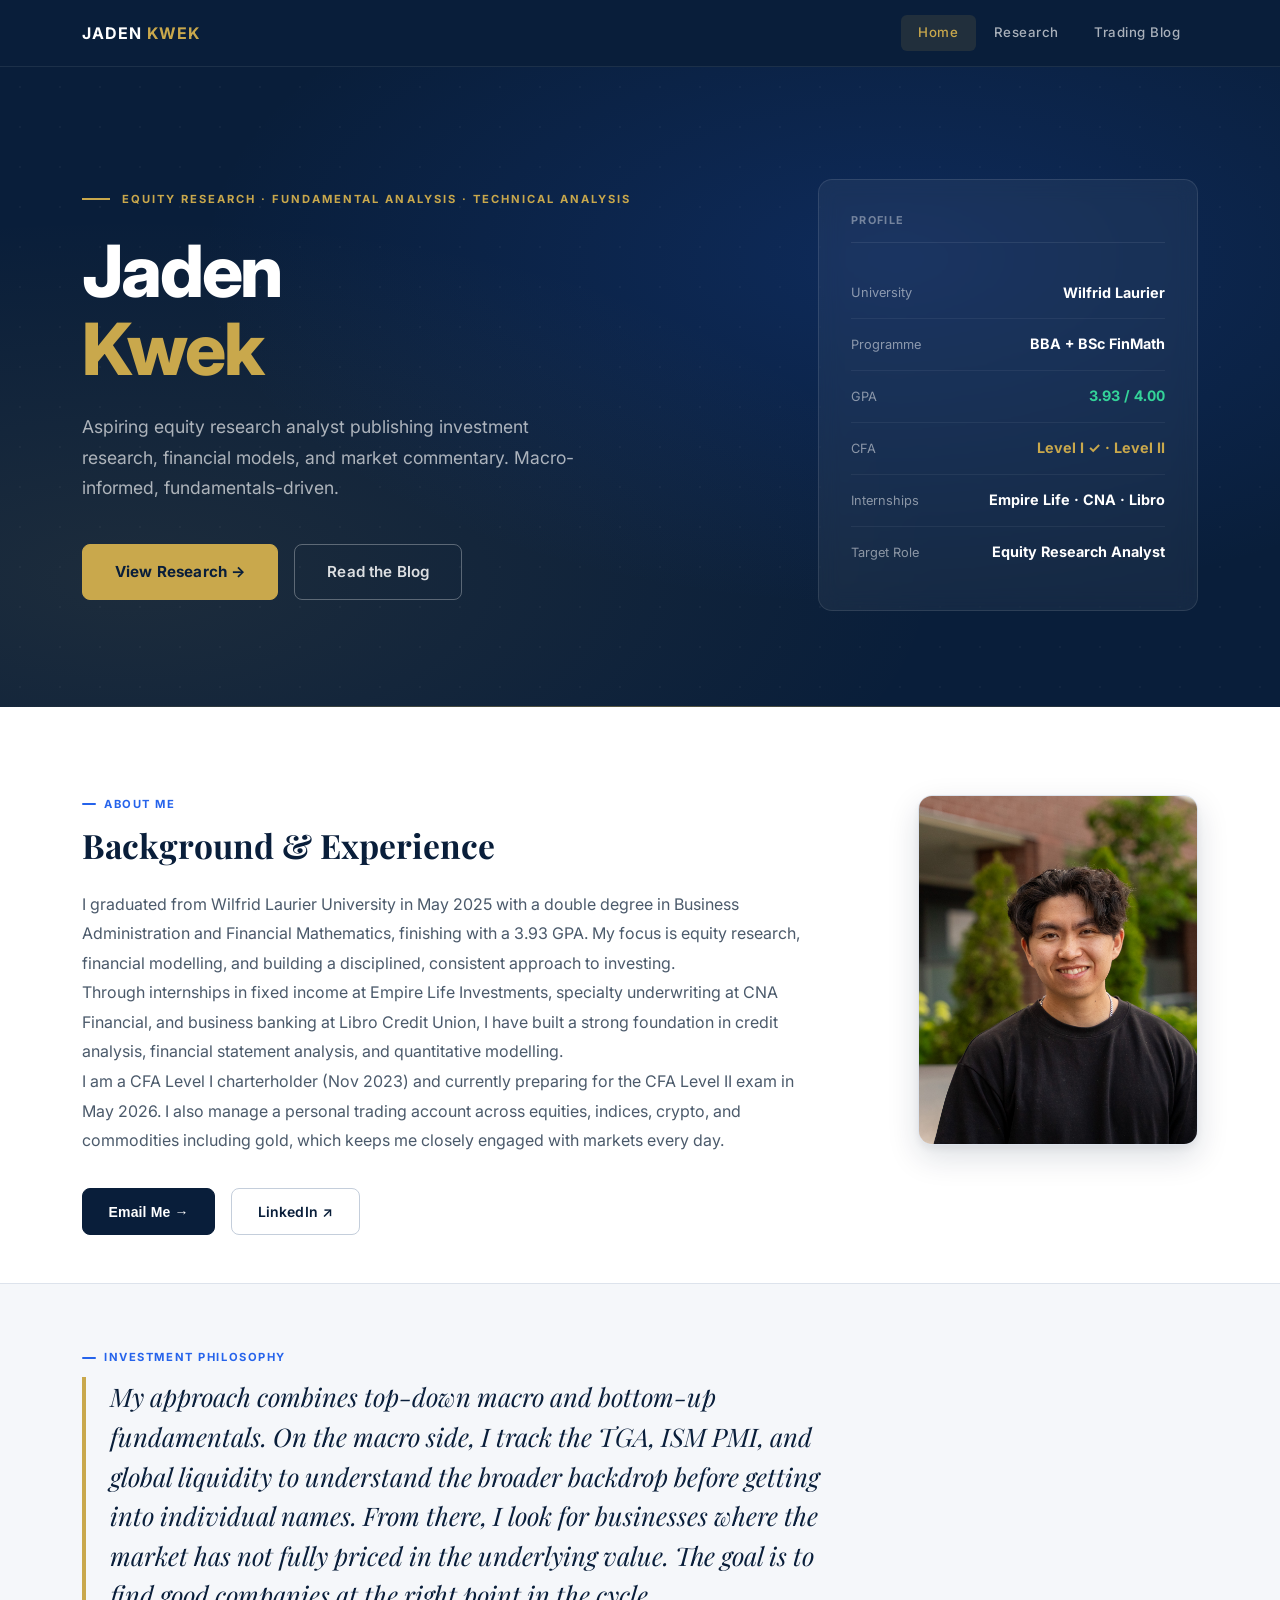
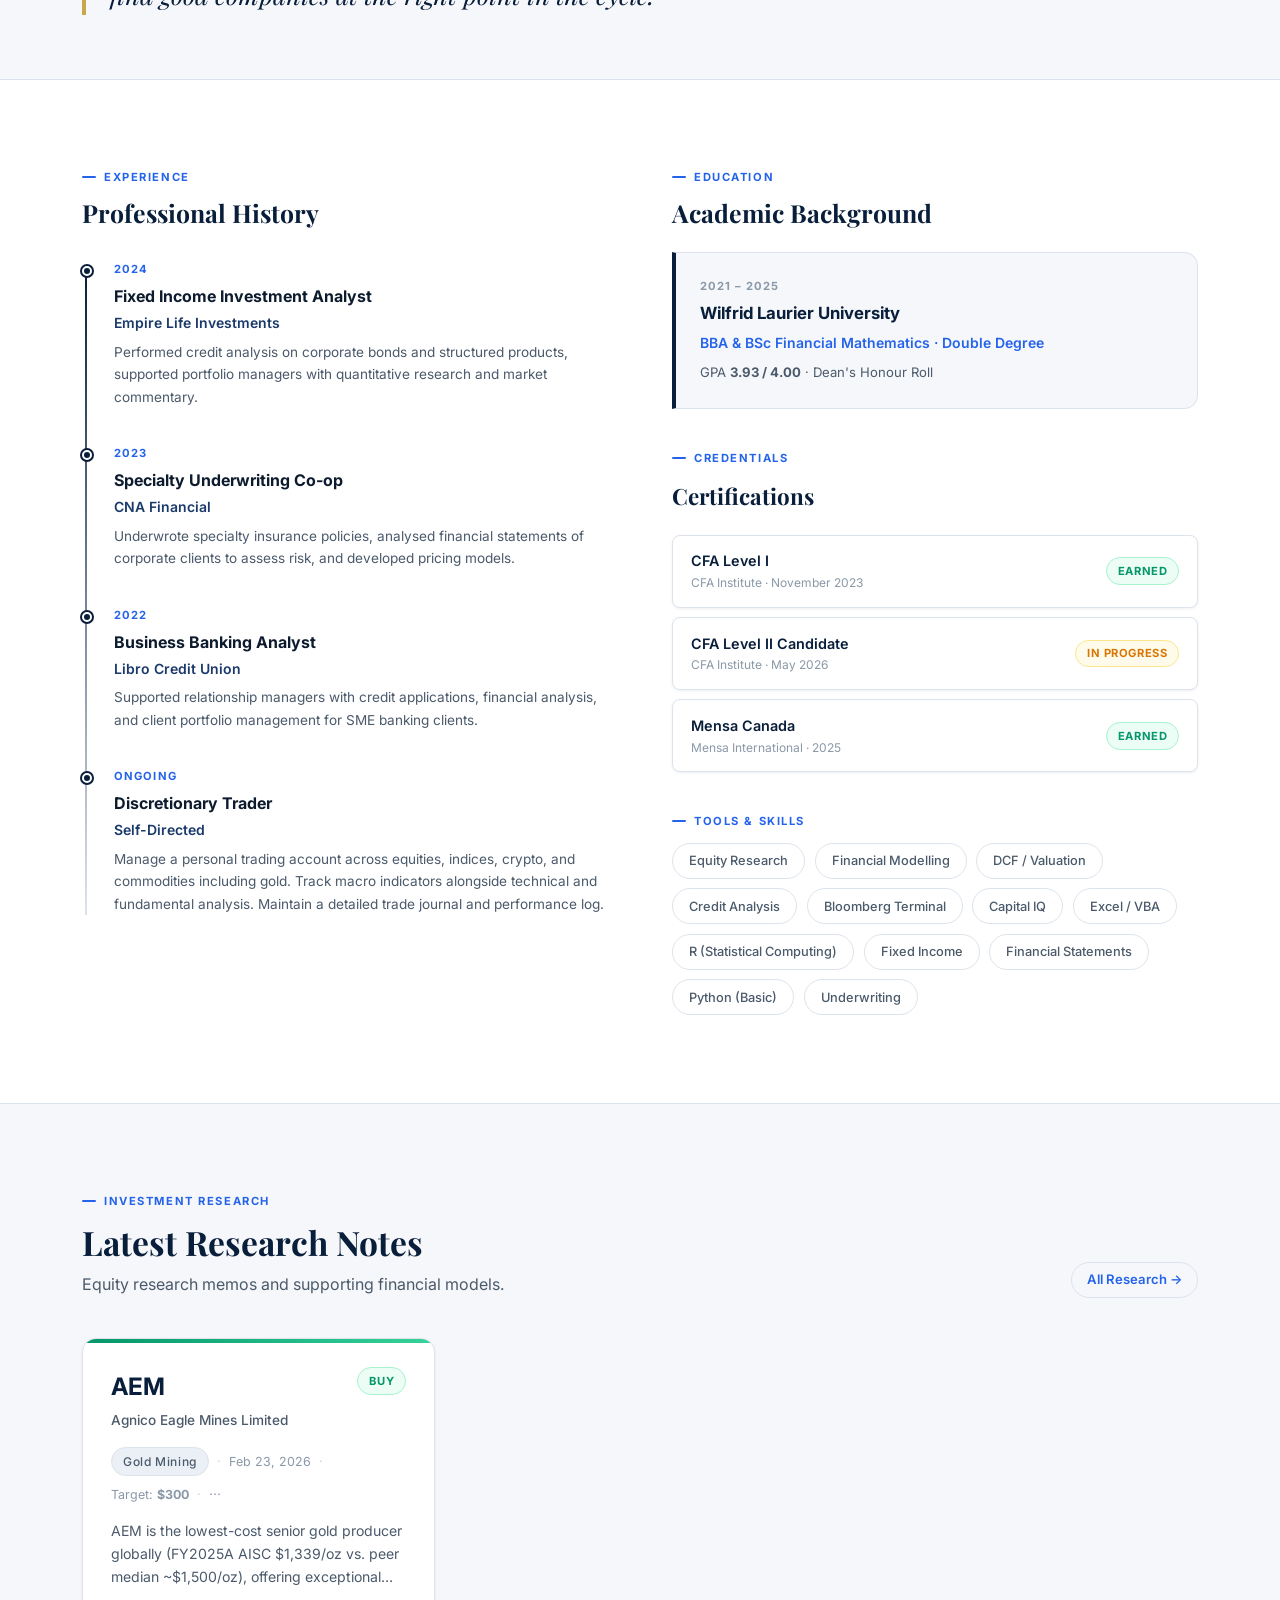
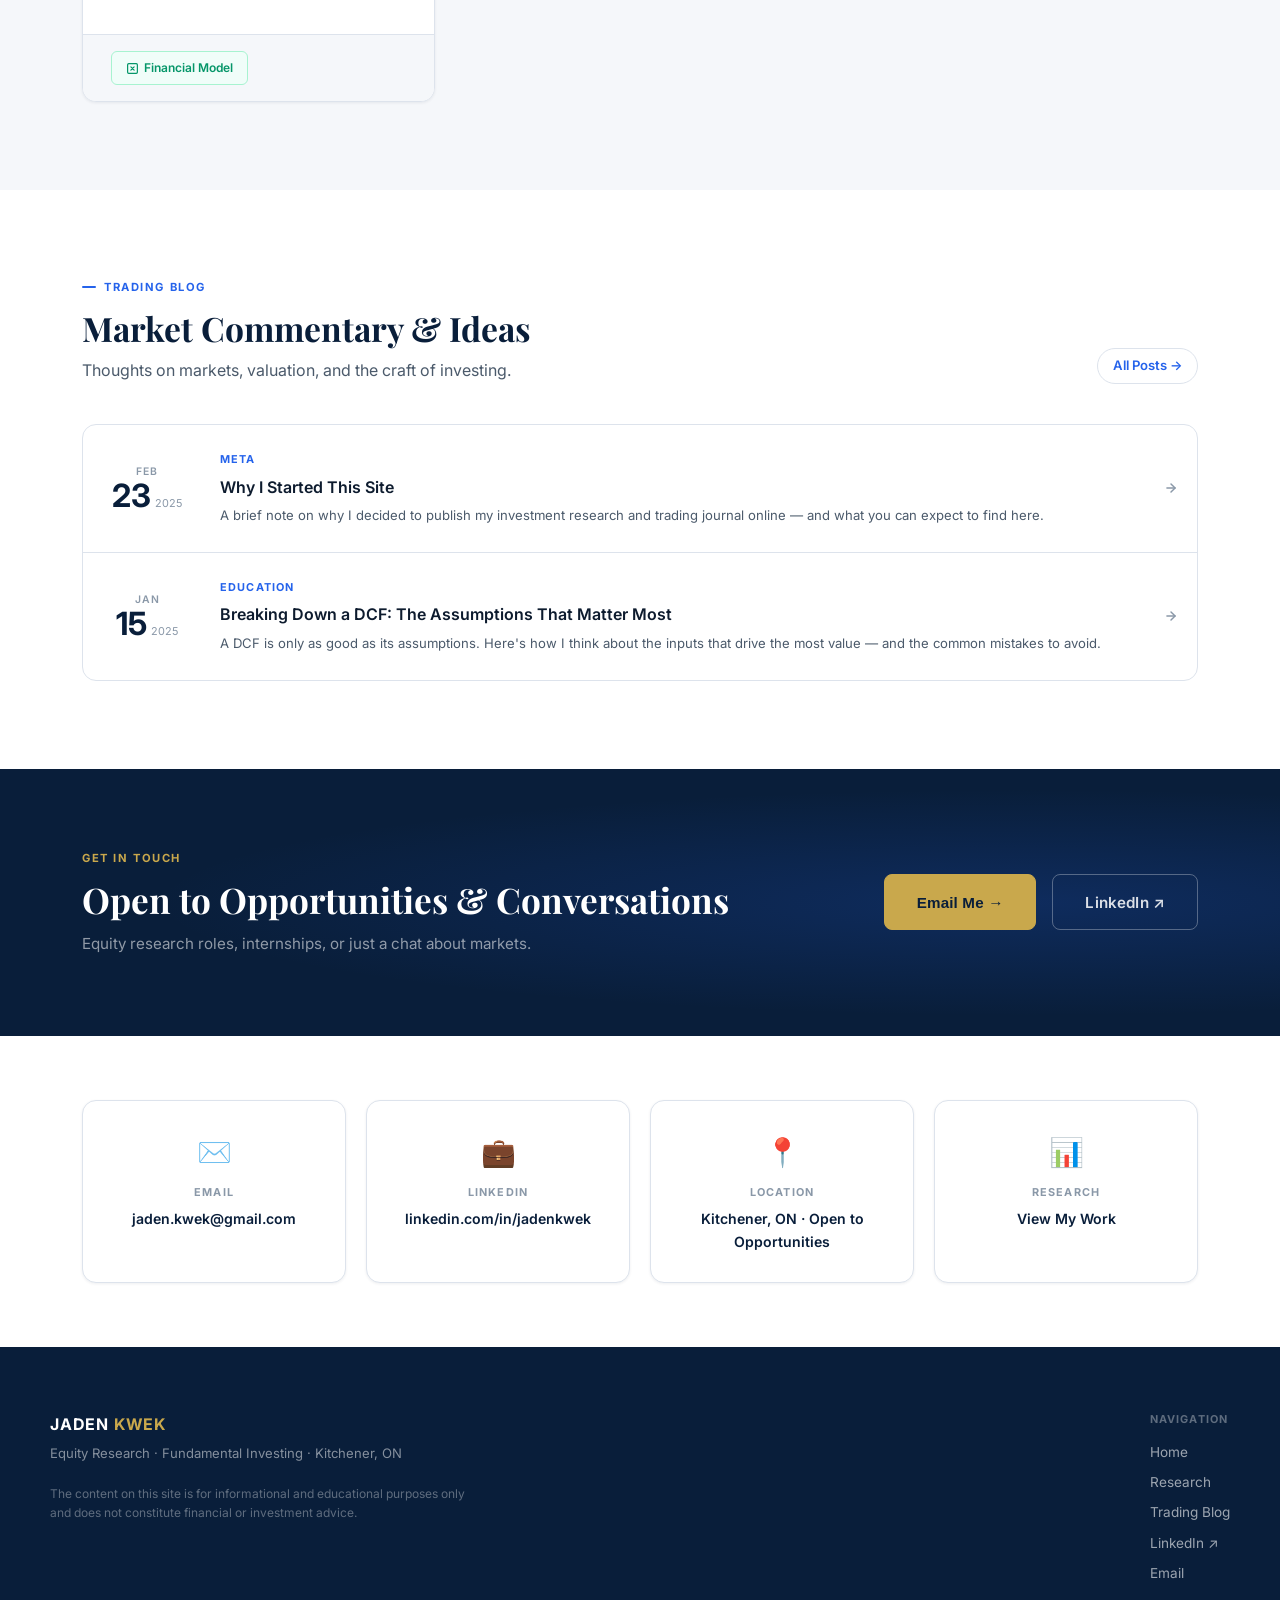
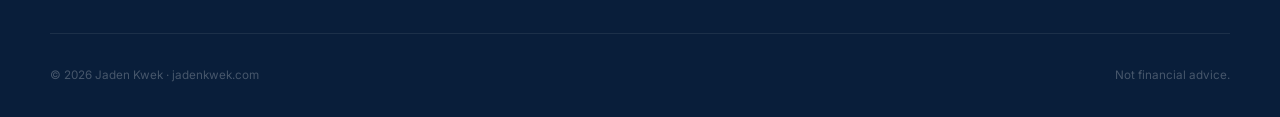
==== commit 67495676: "Target role: Buy-Side Analyst -> Equity Research Analyst Co-Authored-By: Claude Sonnet 4.6 <noreply@" ====
--- a/index.html
+++ b/index.html
@@ -66,7 +66,7 @@
           </div>
           <div class="hero-stat-row">
             <span class="hero-stat-label">Target Role</span>
-            <span class="hero-stat-value">Buy-Side Analyst</span>
+            <span class="hero-stat-value">Equity Research Analyst</span>
           </div>
         </div>
       </div>
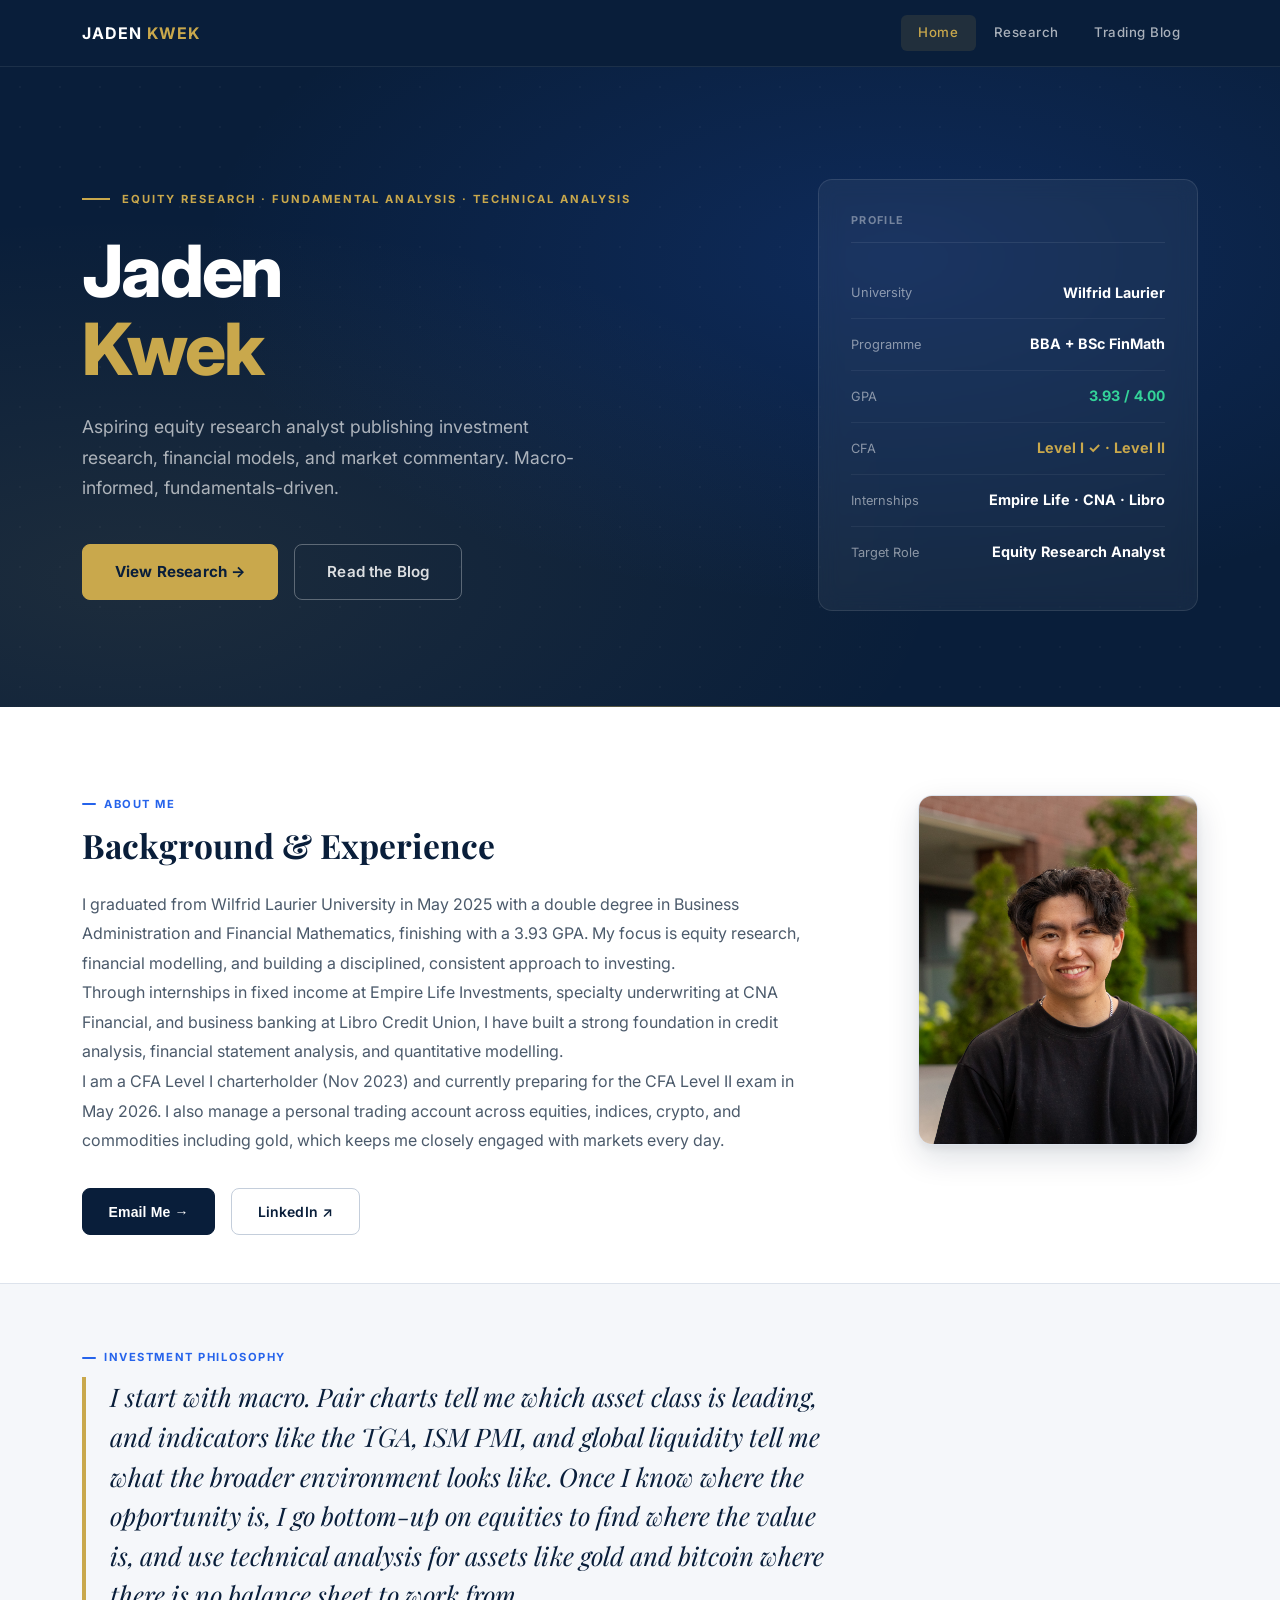
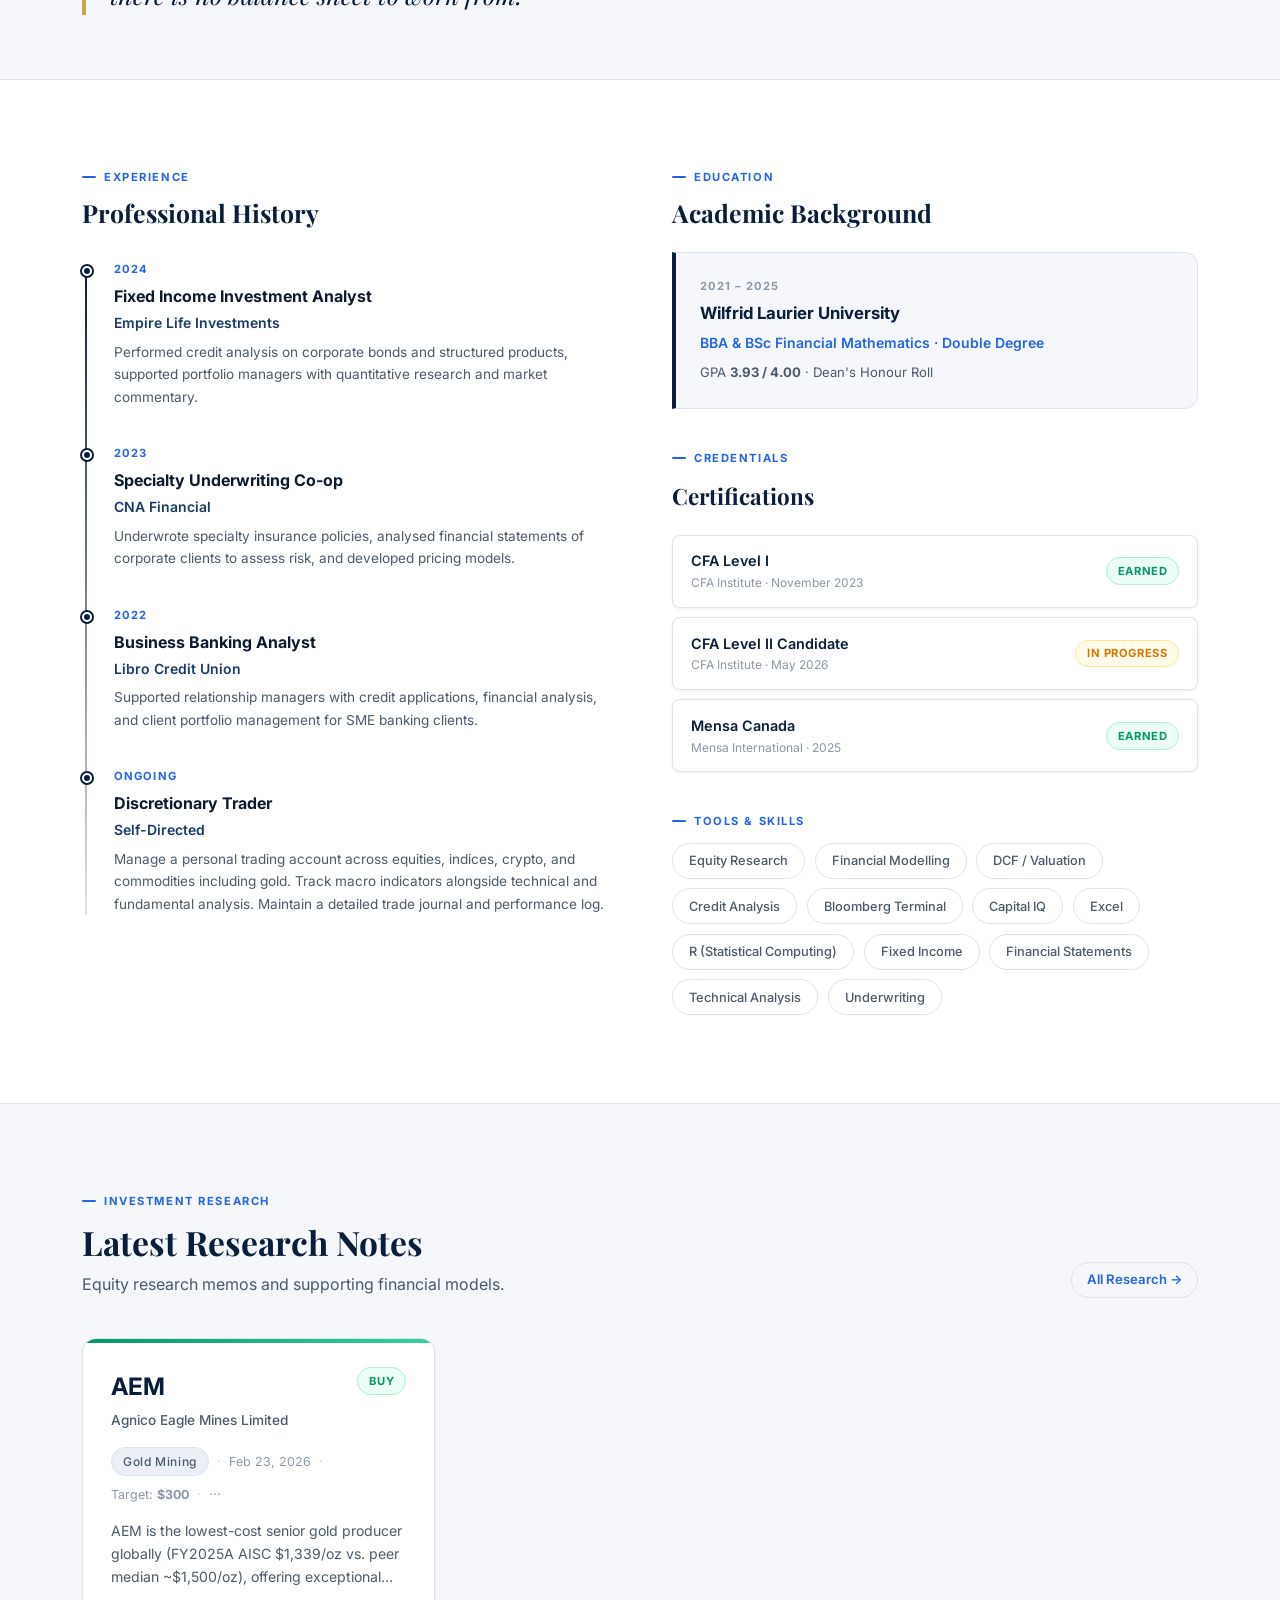
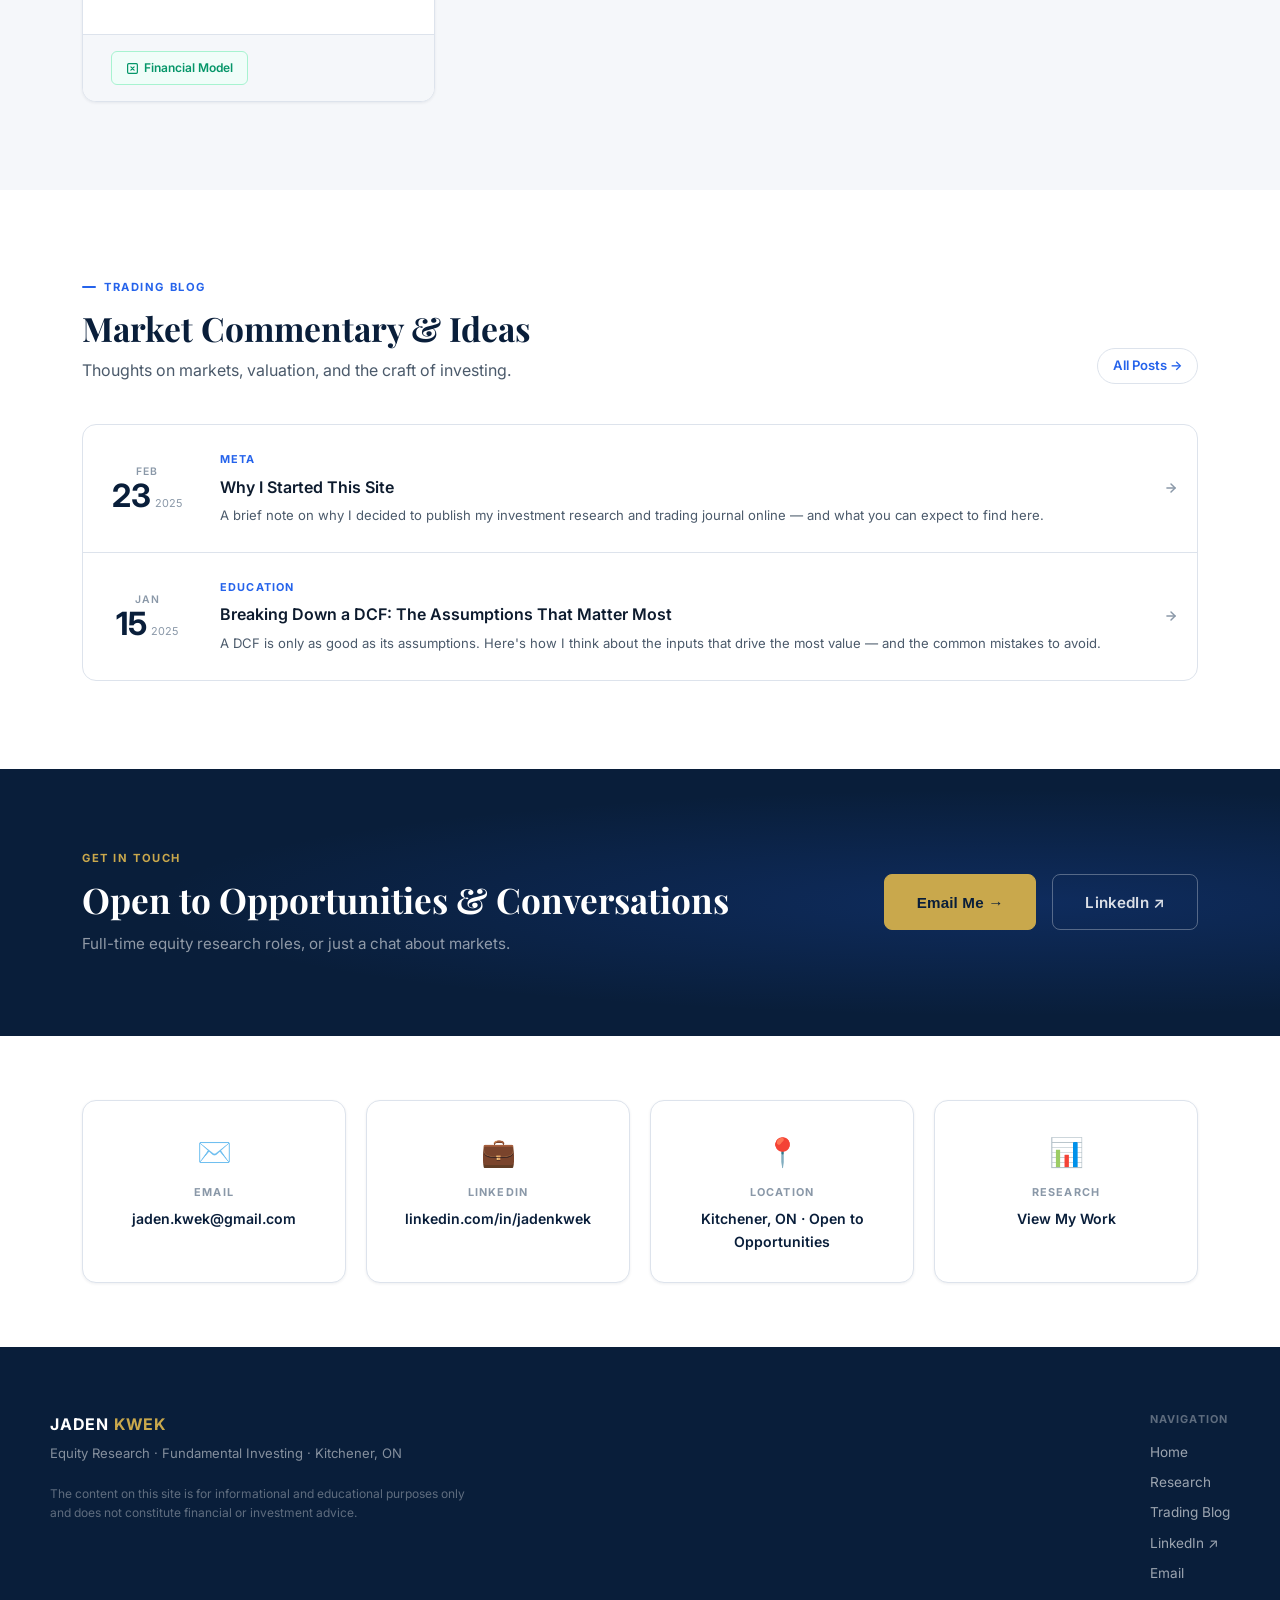
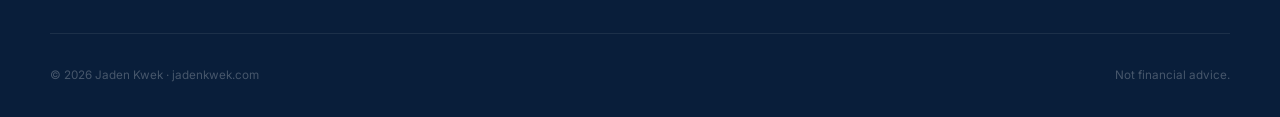
==== commit 98ccea27: "CTA: replace internships with full-time roles Co-Authored-By: Claude Sonnet 4.6 <noreply@anthropic.c" ====
--- a/index.html
+++ b/index.html
@@ -203,7 +203,7 @@
       <div>
         <div class="cta-strip-label">Get in Touch</div>
         <h2 class="cta-strip-title">Open to Opportunities &amp; Conversations</h2>
-        <p class="cta-strip-sub">Equity research roles, internships, or just a chat about markets.</p>
+        <p class="cta-strip-sub">Full-time equity research roles, or just a chat about markets.</p>
       </div>
       <div class="cta-strip-actions">
         <button class="btn btn-gold btn-lg" onclick="copyEmail(this)">Email Me →</button>
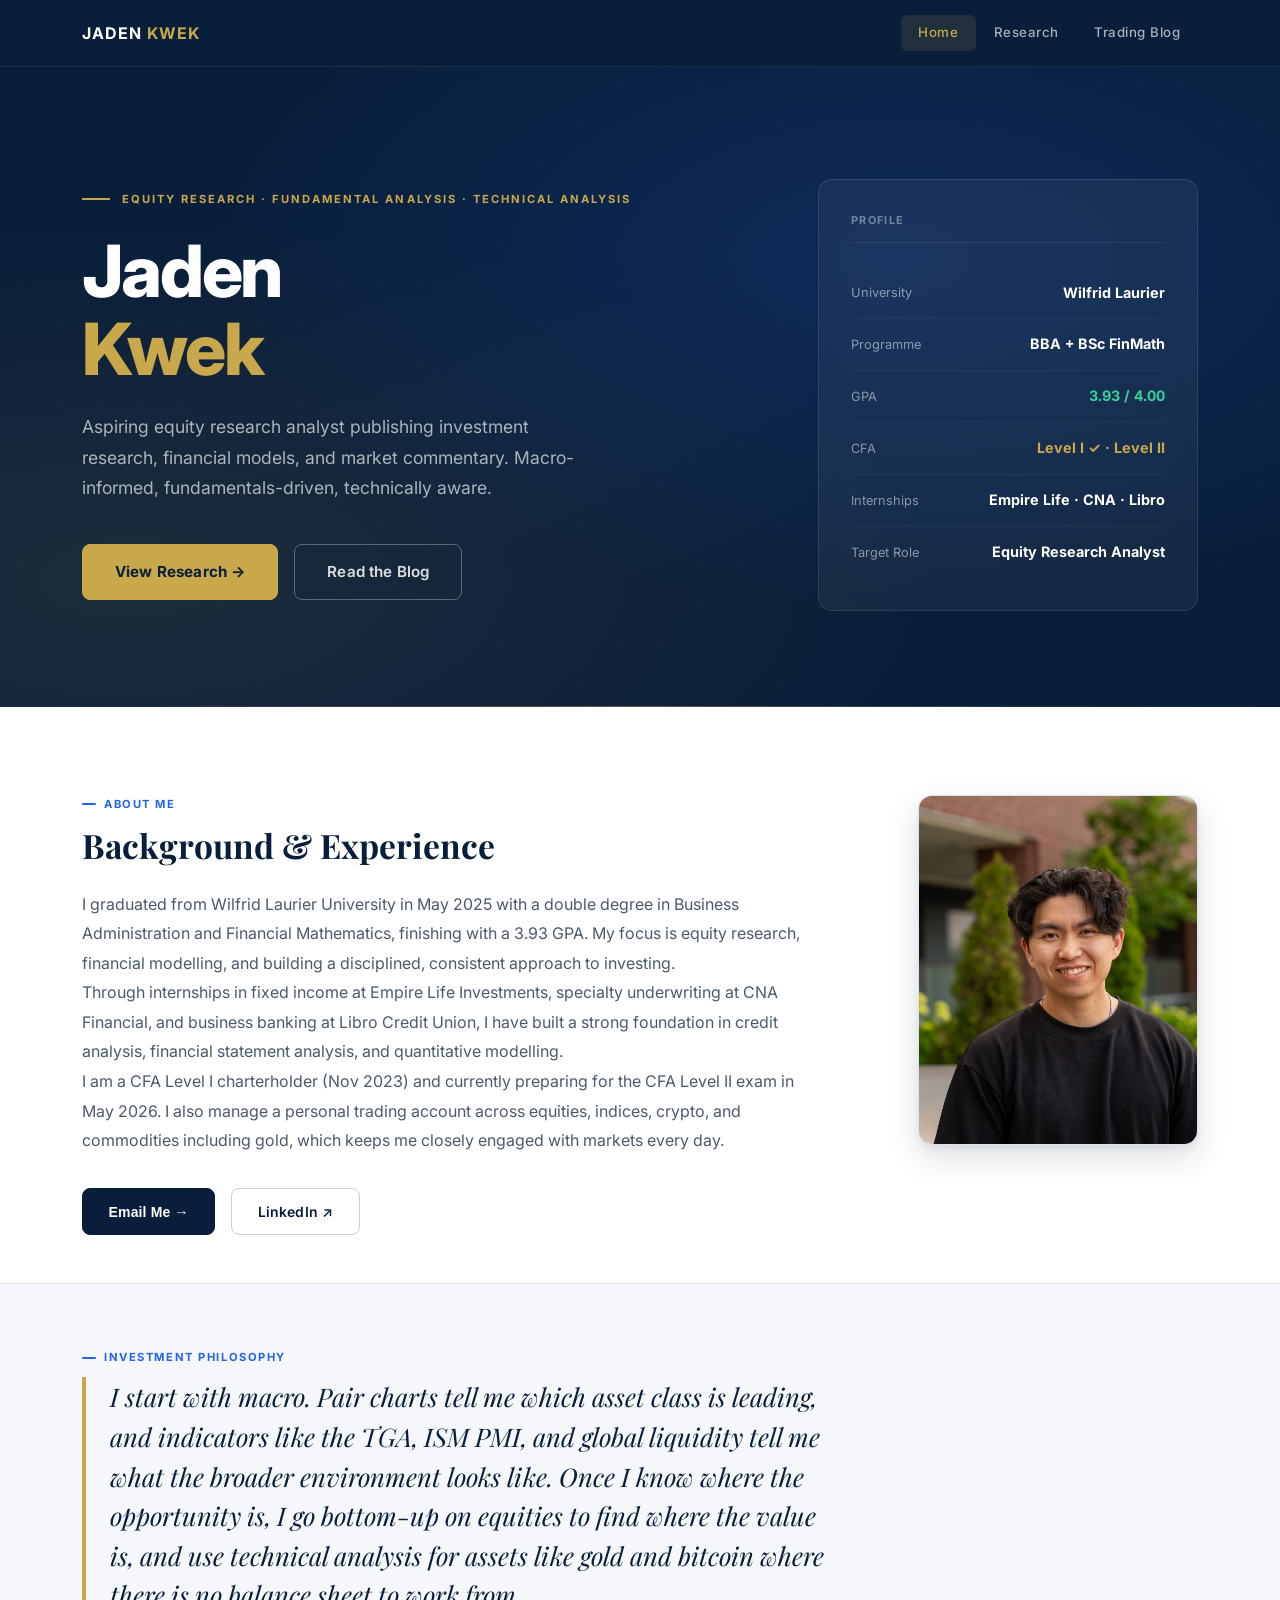
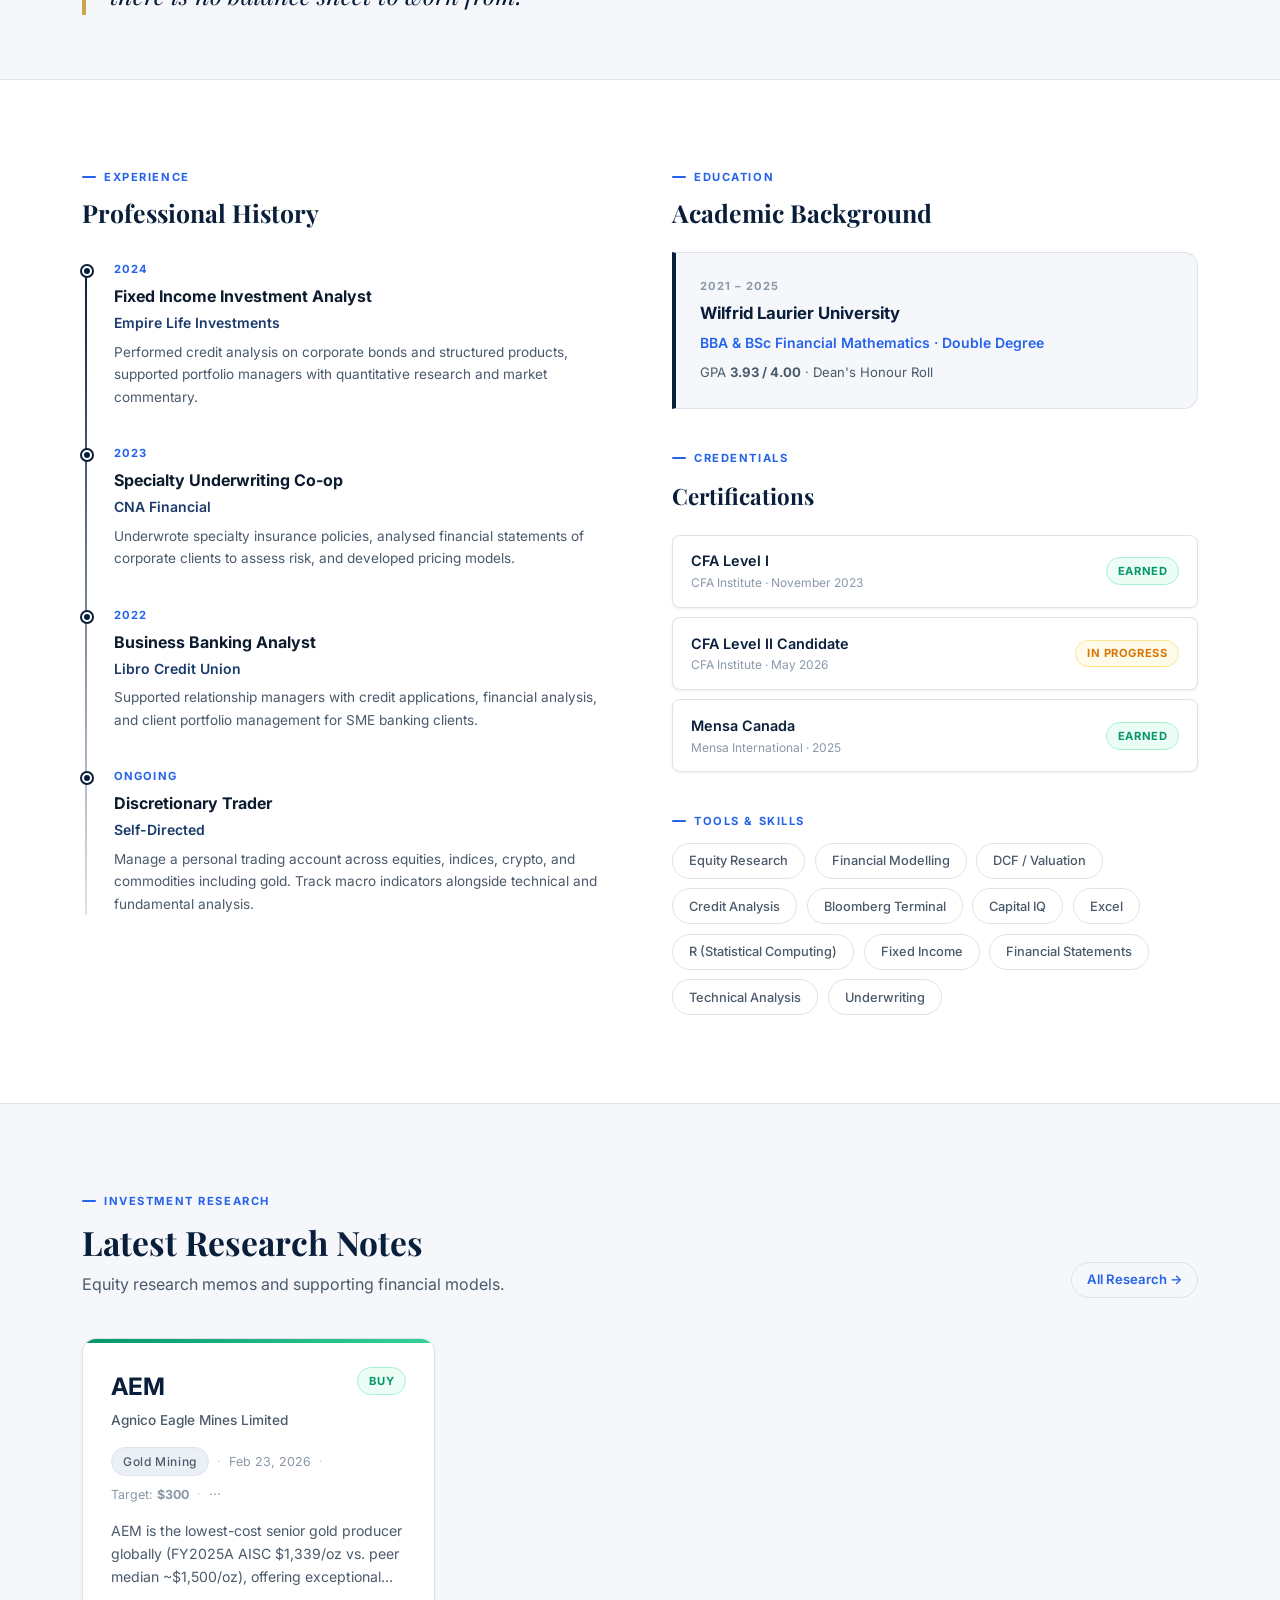
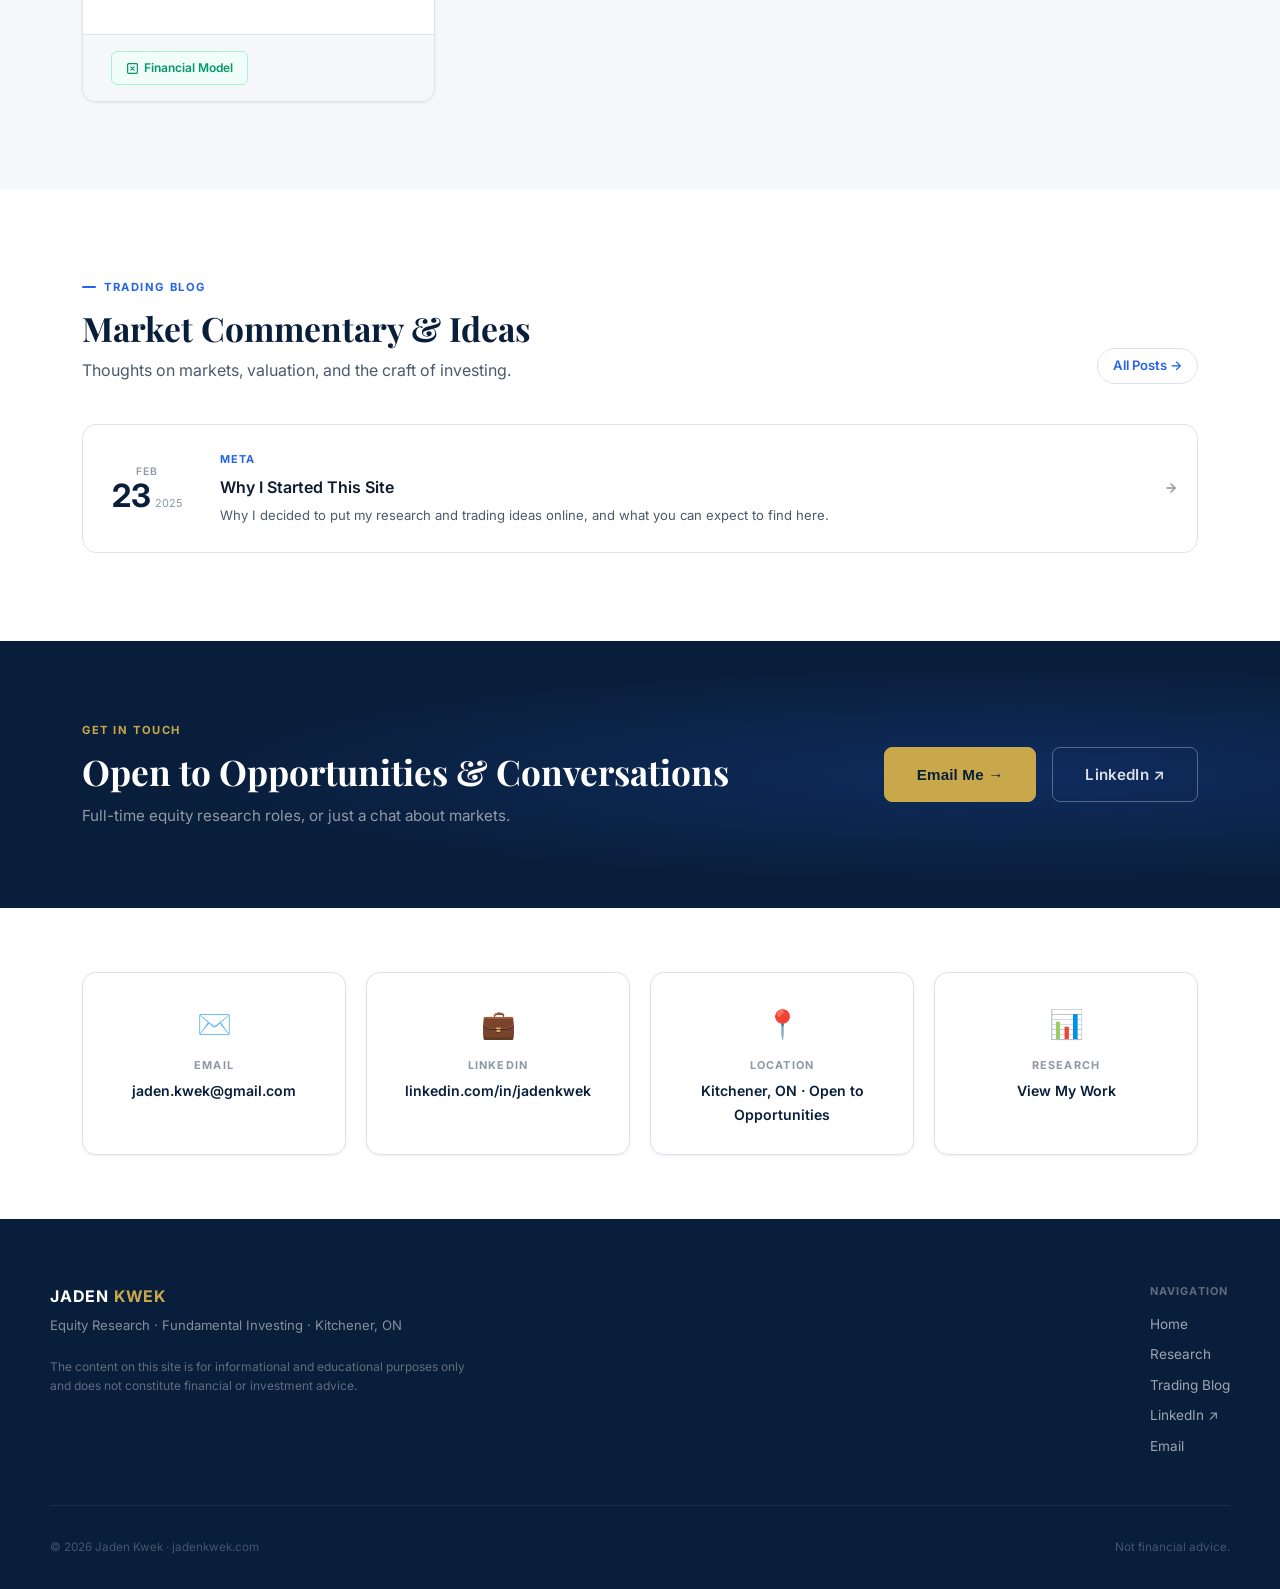
==== commit 46786721: "Add technical analysis to hero subtitle Co-Authored-By: Claude Sonnet 4.6 <noreply@anthropic.com>" ====
--- a/index.html
+++ b/index.html
@@ -32,7 +32,7 @@
         <div class="hero-label">Equity Research · Fundamental Analysis · Technical Analysis</div>
         <h1>Jaden<br><em>Kwek</em></h1>
         <p class="hero-sub">
-          Aspiring equity research analyst publishing investment research, financial models, and market commentary. Macro-informed, fundamentals-driven.
+          Aspiring equity research analyst publishing investment research, financial models, and market commentary. Macro-informed, fundamentals-driven, technically aware.
         </p>
         <div class="hero-actions">
           <a href="/research" class="btn btn-gold btn-lg">View Research →</a>
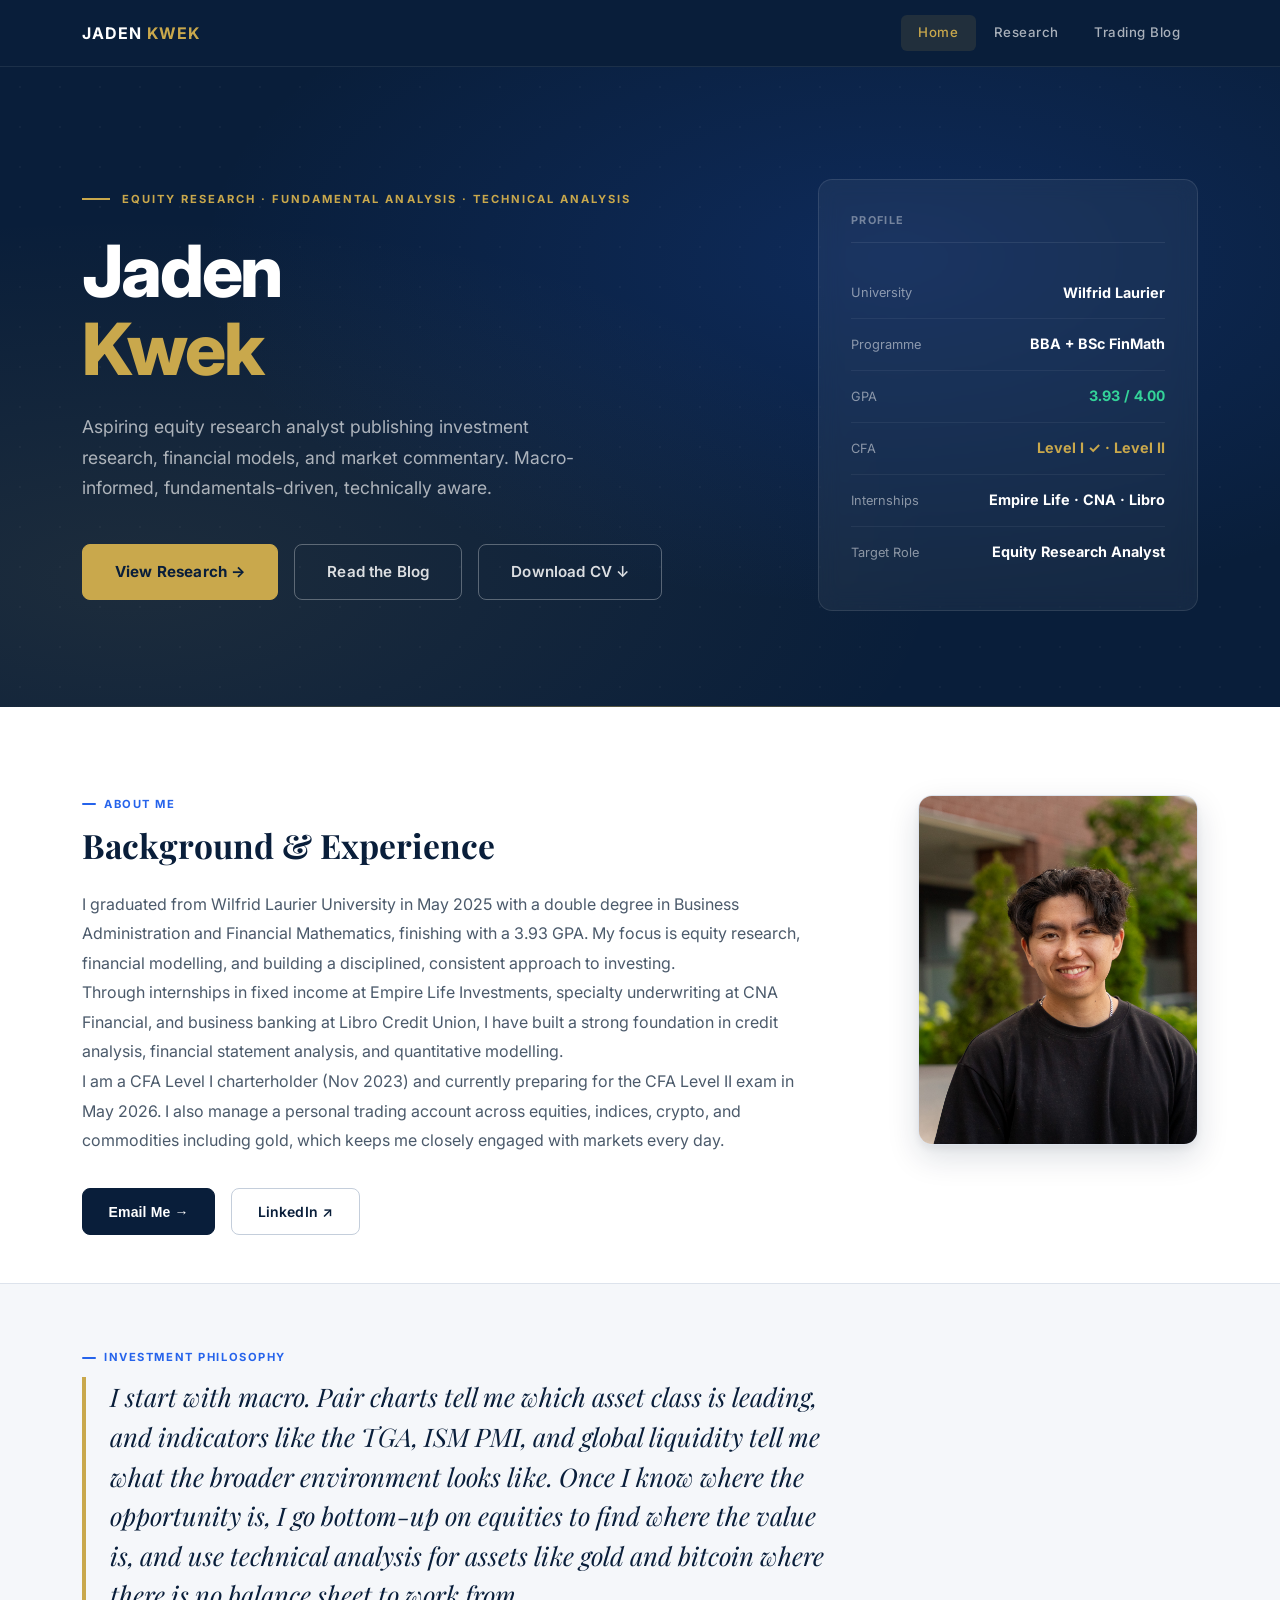
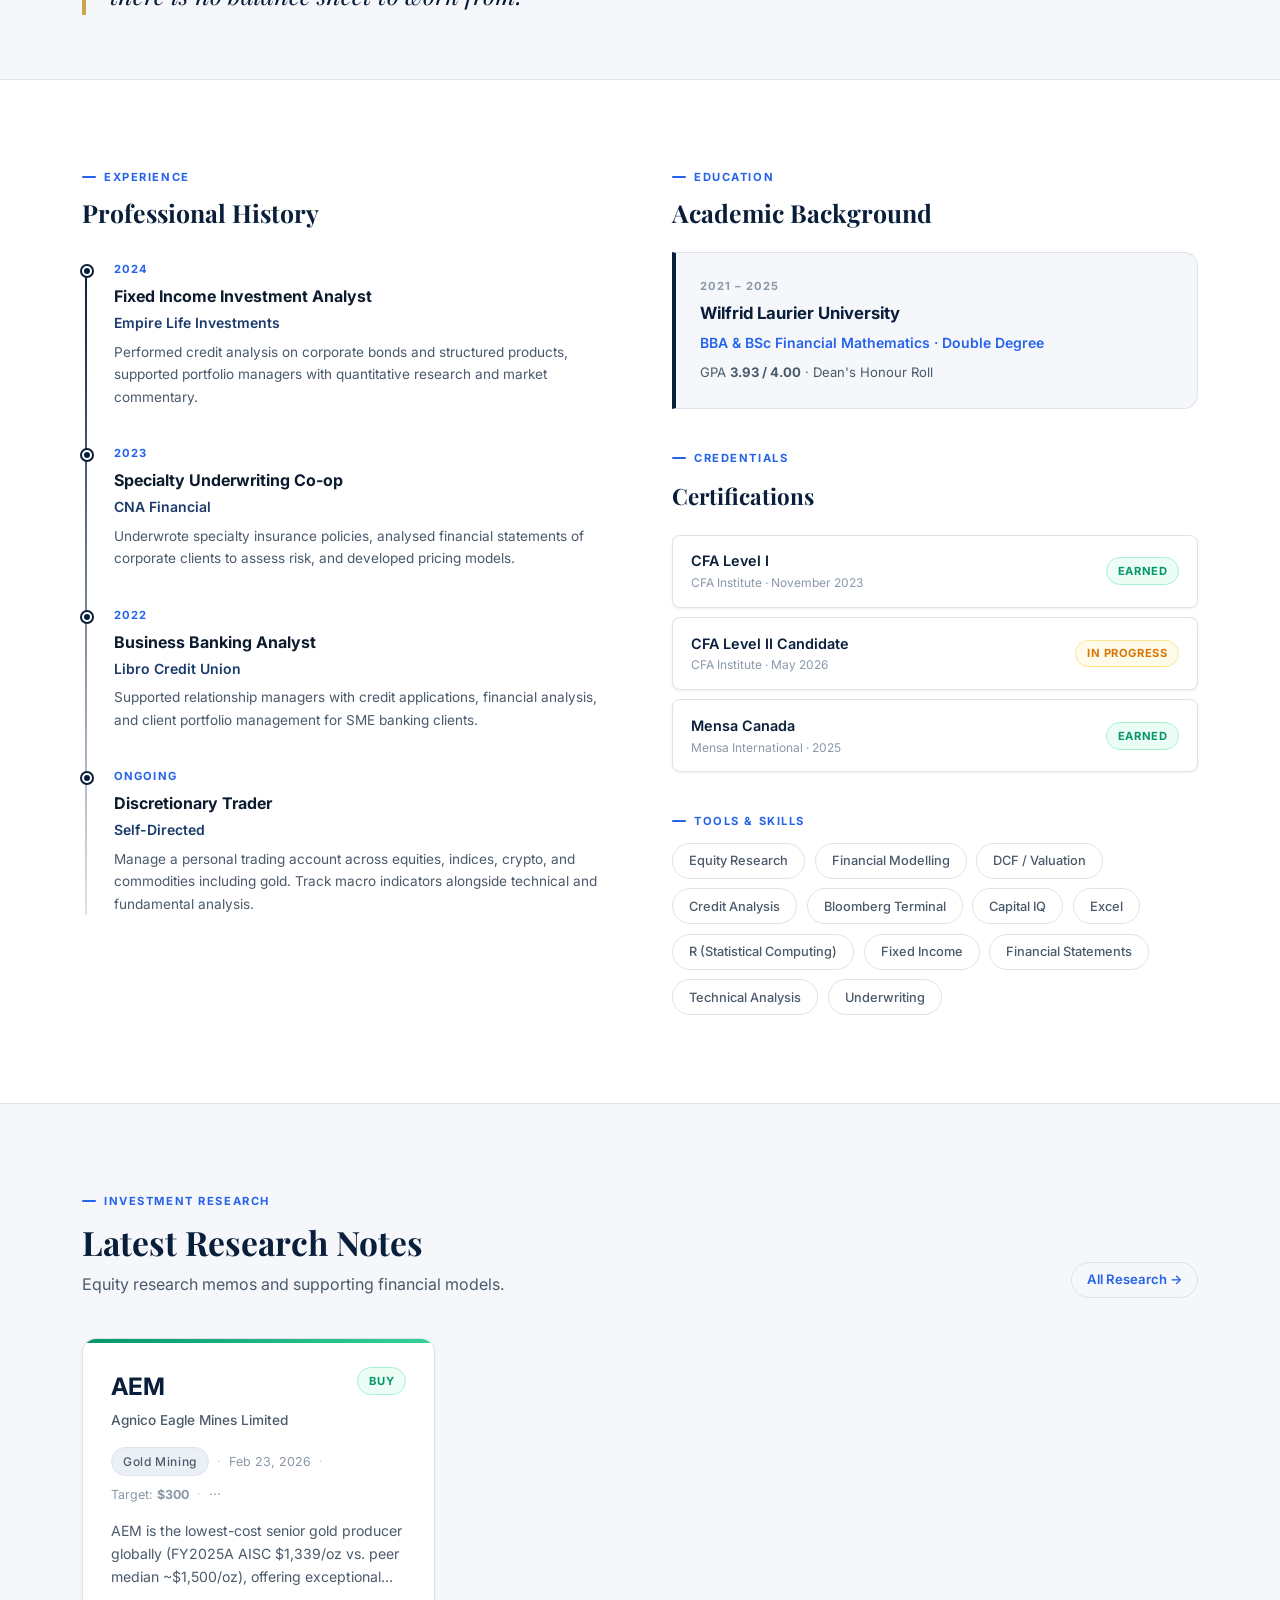
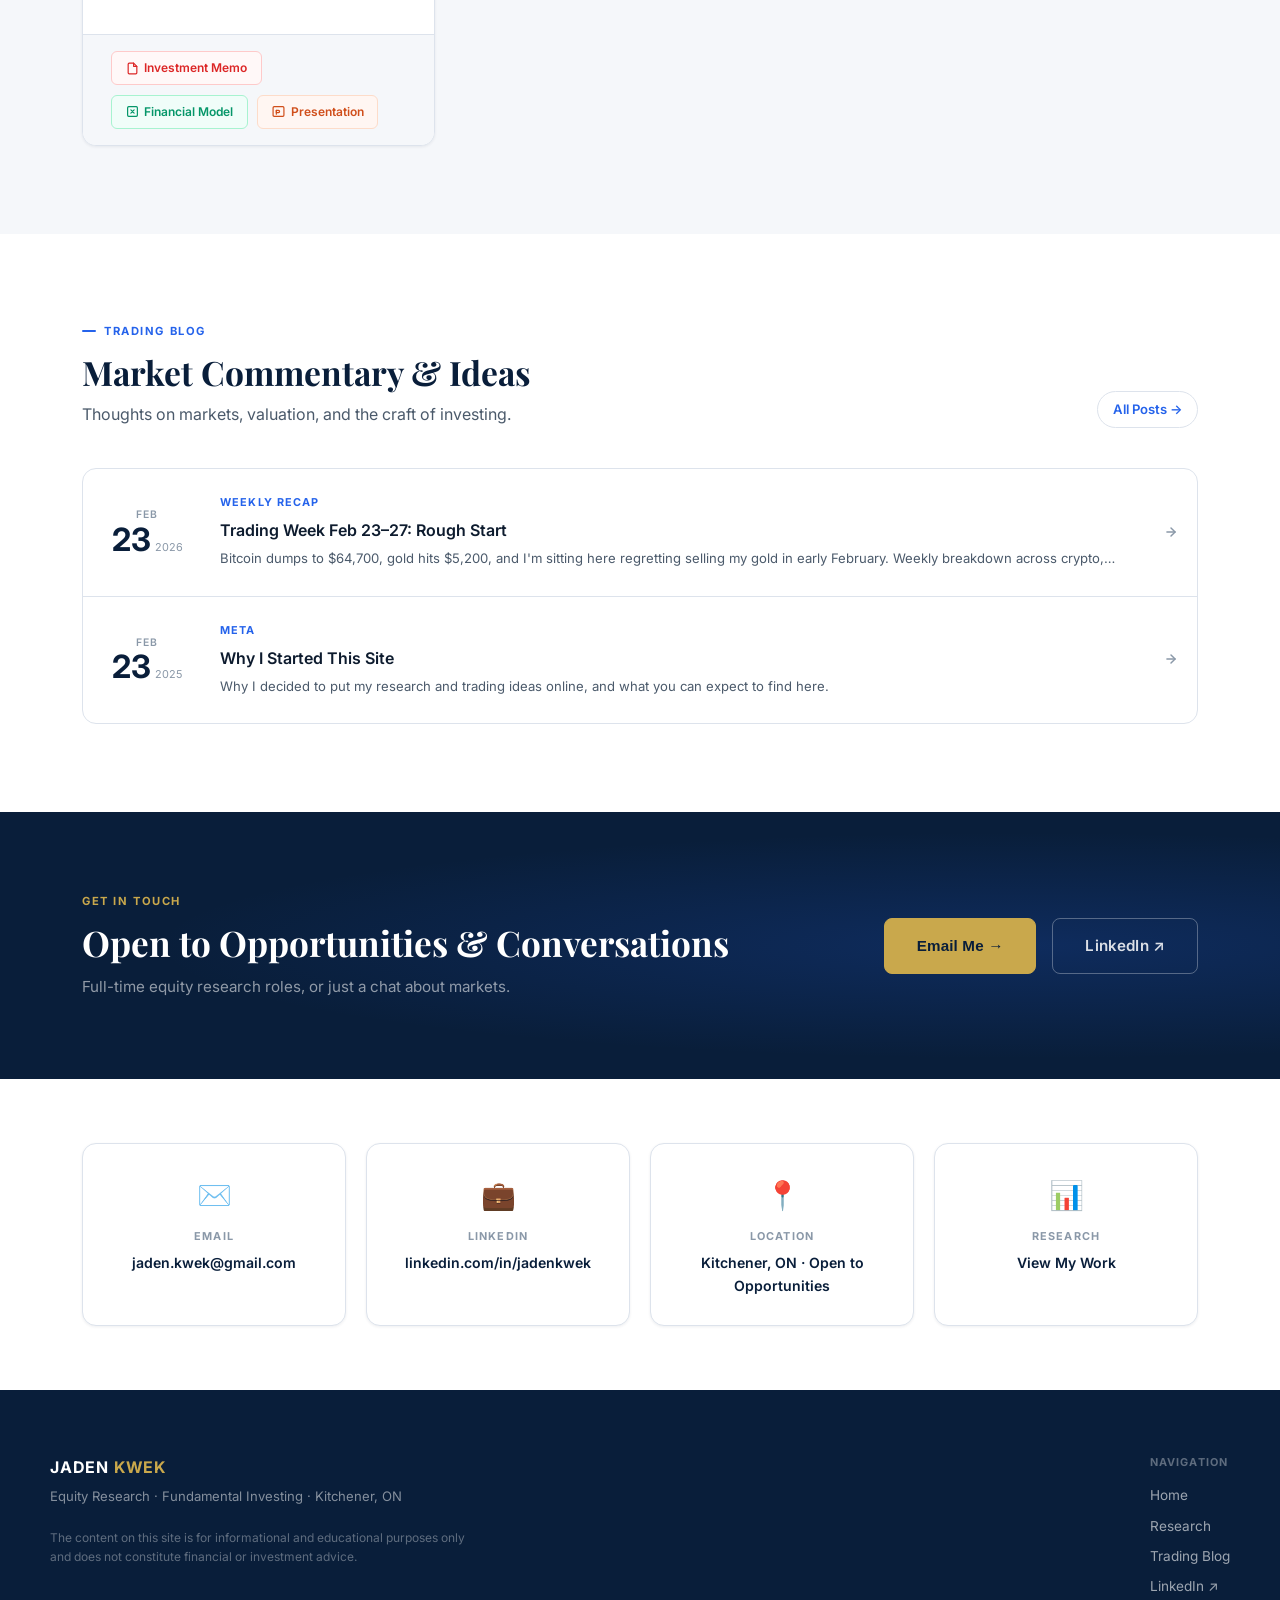
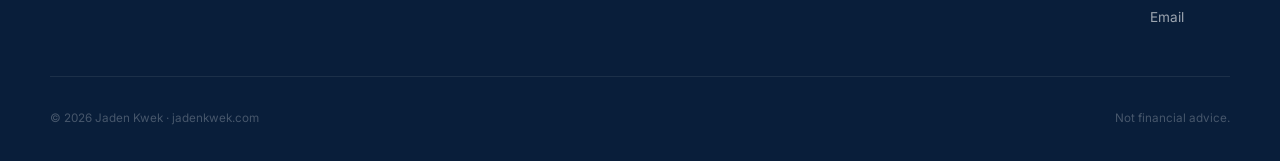
==== commit fa1dc641: "Add resume download button to hero section - Copy resume PDF to files/Jaden_Kwek_Resume.pdf - Add "D" ====
--- a/index.html
+++ b/index.html
@@ -37,6 +37,7 @@
         <div class="hero-actions">
           <a href="/research" class="btn btn-gold btn-lg">View Research →</a>
           <a href="/blog"     class="btn btn-outline-white btn-lg">Read the Blog</a>
+          <a href="/files/Jaden_Kwek_Resume.pdf" download class="btn btn-outline-white btn-lg">Download CV ↓</a>
         </div>
       </div>
 
--- a/css/style.css
+++ b/css/style.css
@@ -563,6 +563,8 @@
 .file-btn.pdf:hover { background: #FEF2F2; border-color: #DC2626; }
 .file-btn.excel { color: #059669; border-color: #A7F3D0; background: #F0FDF9; }
 .file-btn.excel:hover { background: var(--buy-bg); border-color: #059669; }
+.file-btn.pptx { color: #D04E1A; border-color: #FDDCC9; background: #FFF6F2; }
+.file-btn.pptx:hover { background: #FEF0E8; border-color: #D04E1A; }
 
 /* ── BLOG — table-of-contents style rows ── */
 .blog-row {
@@ -949,6 +951,16 @@
   .skill-tag { font-size: 0.75rem; padding: 0.3rem 0.75rem; }
 }
 
+/* ── BLOG POST IMAGES ────────────────────────────────── */
+.post-img {
+  width: 100%;
+  border-radius: var(--radius-lg);
+  border: 1px solid var(--border);
+  box-shadow: var(--shadow-md);
+  margin: 1.75rem 0;
+  display: block;
+}
+
 /* ── LIVE PRICE BADGES ───────────────────────────────── */
 .live-price-wrap { font-size: 0.8rem; color: var(--text-muted); font-style: italic; }
 .live-price-badge { font-style: normal; font-weight: 600; font-size: 0.8rem; }
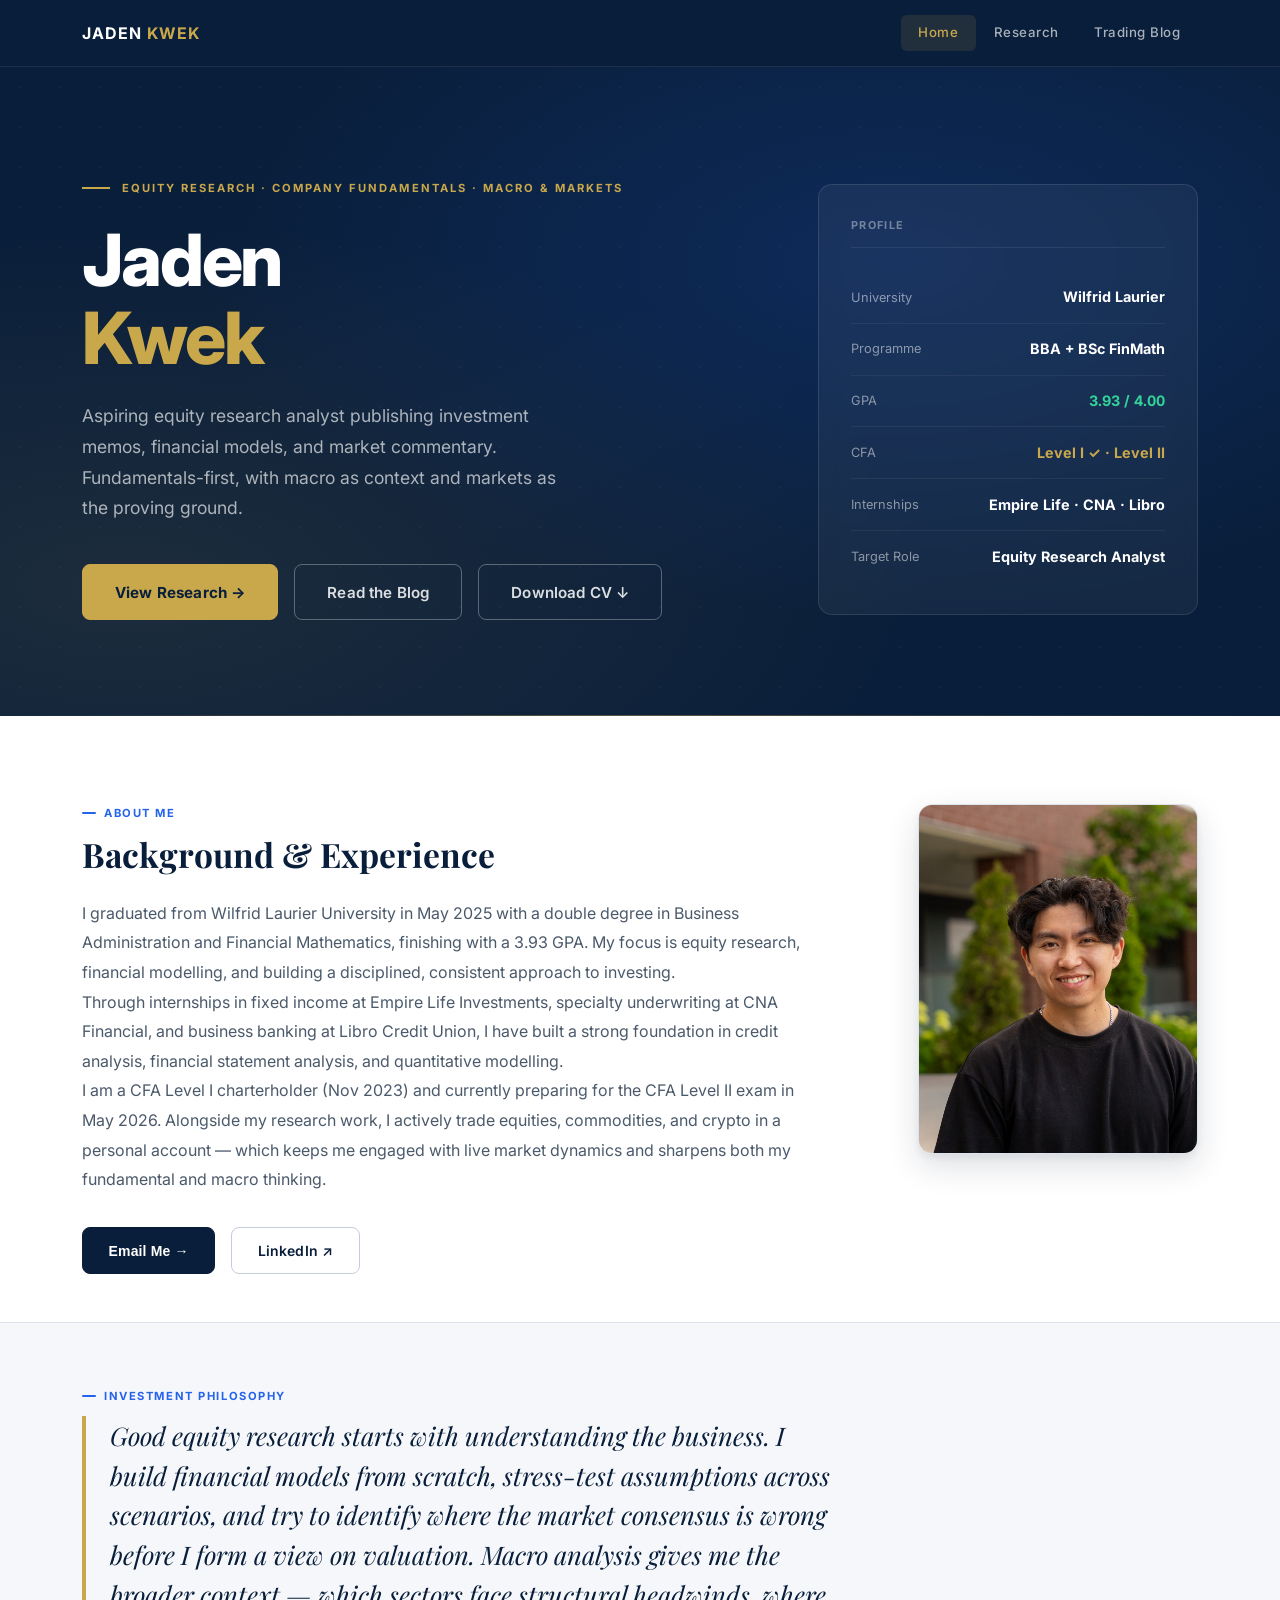
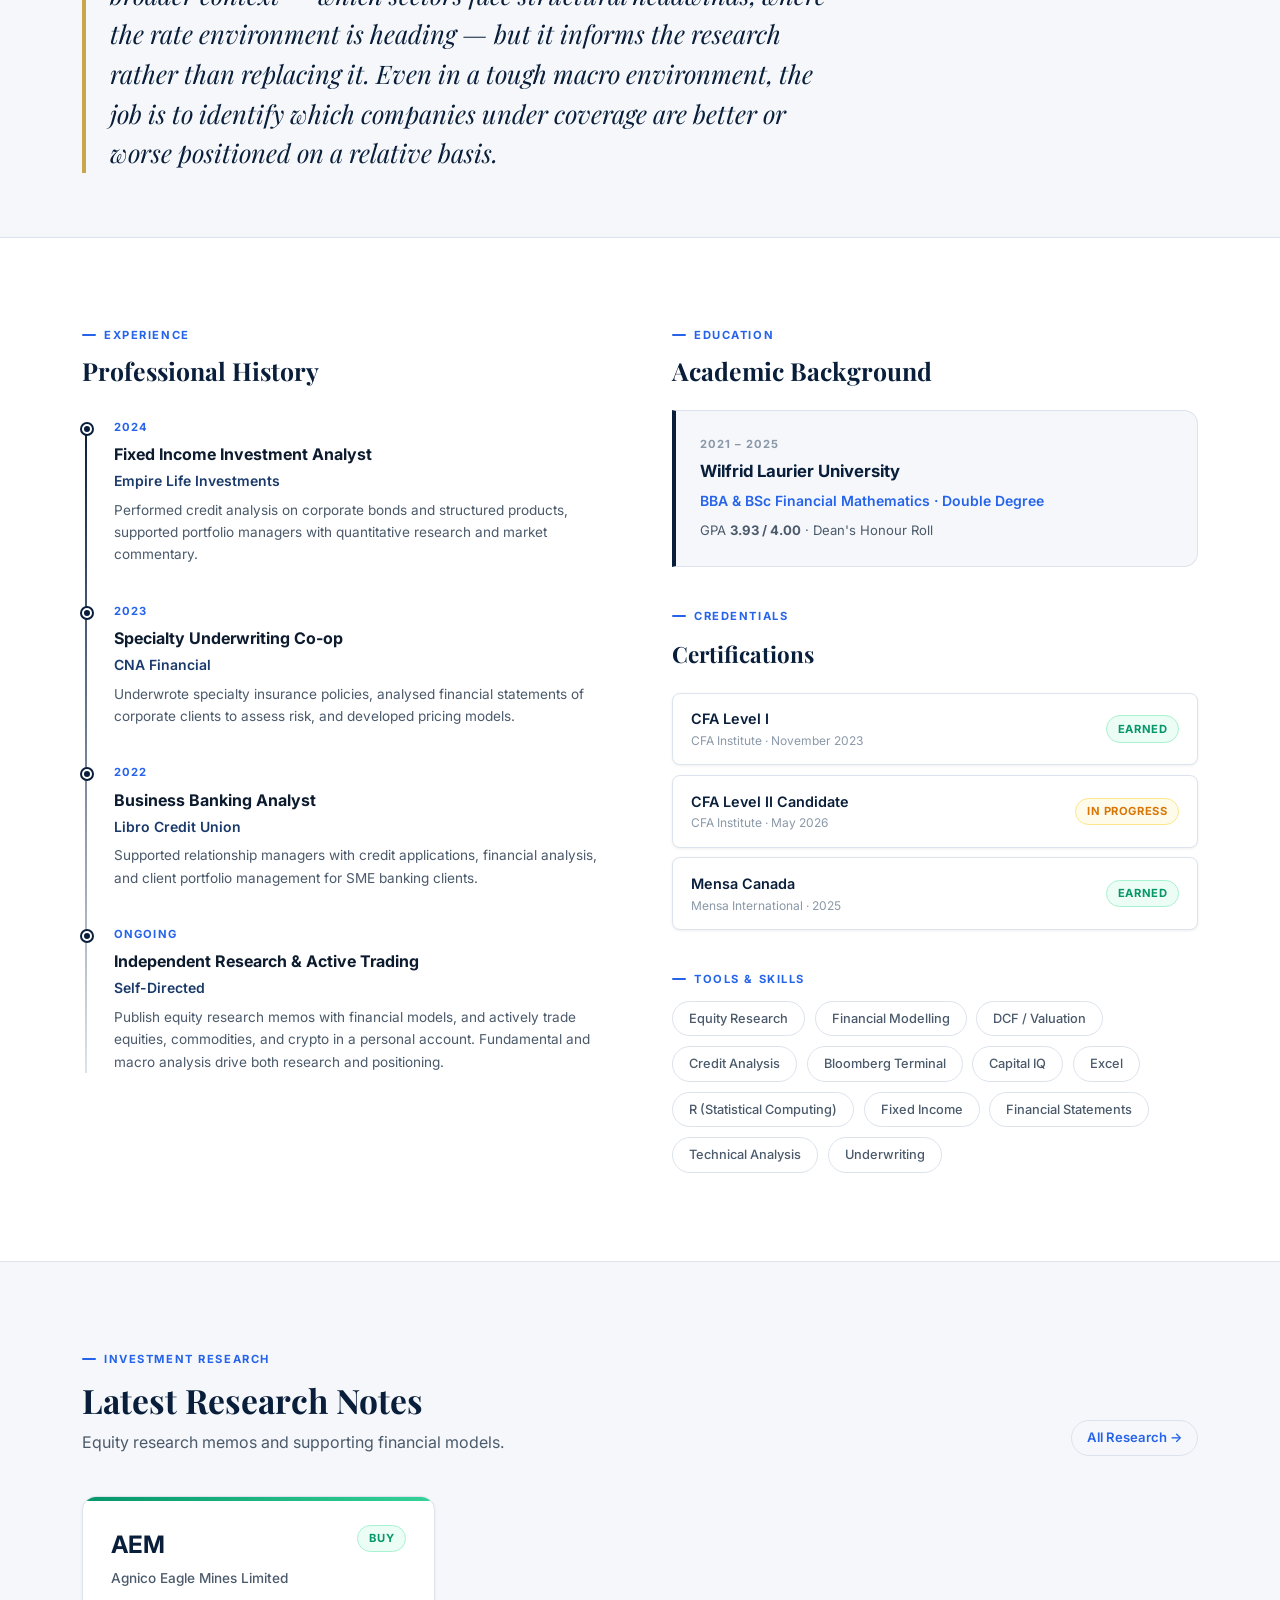
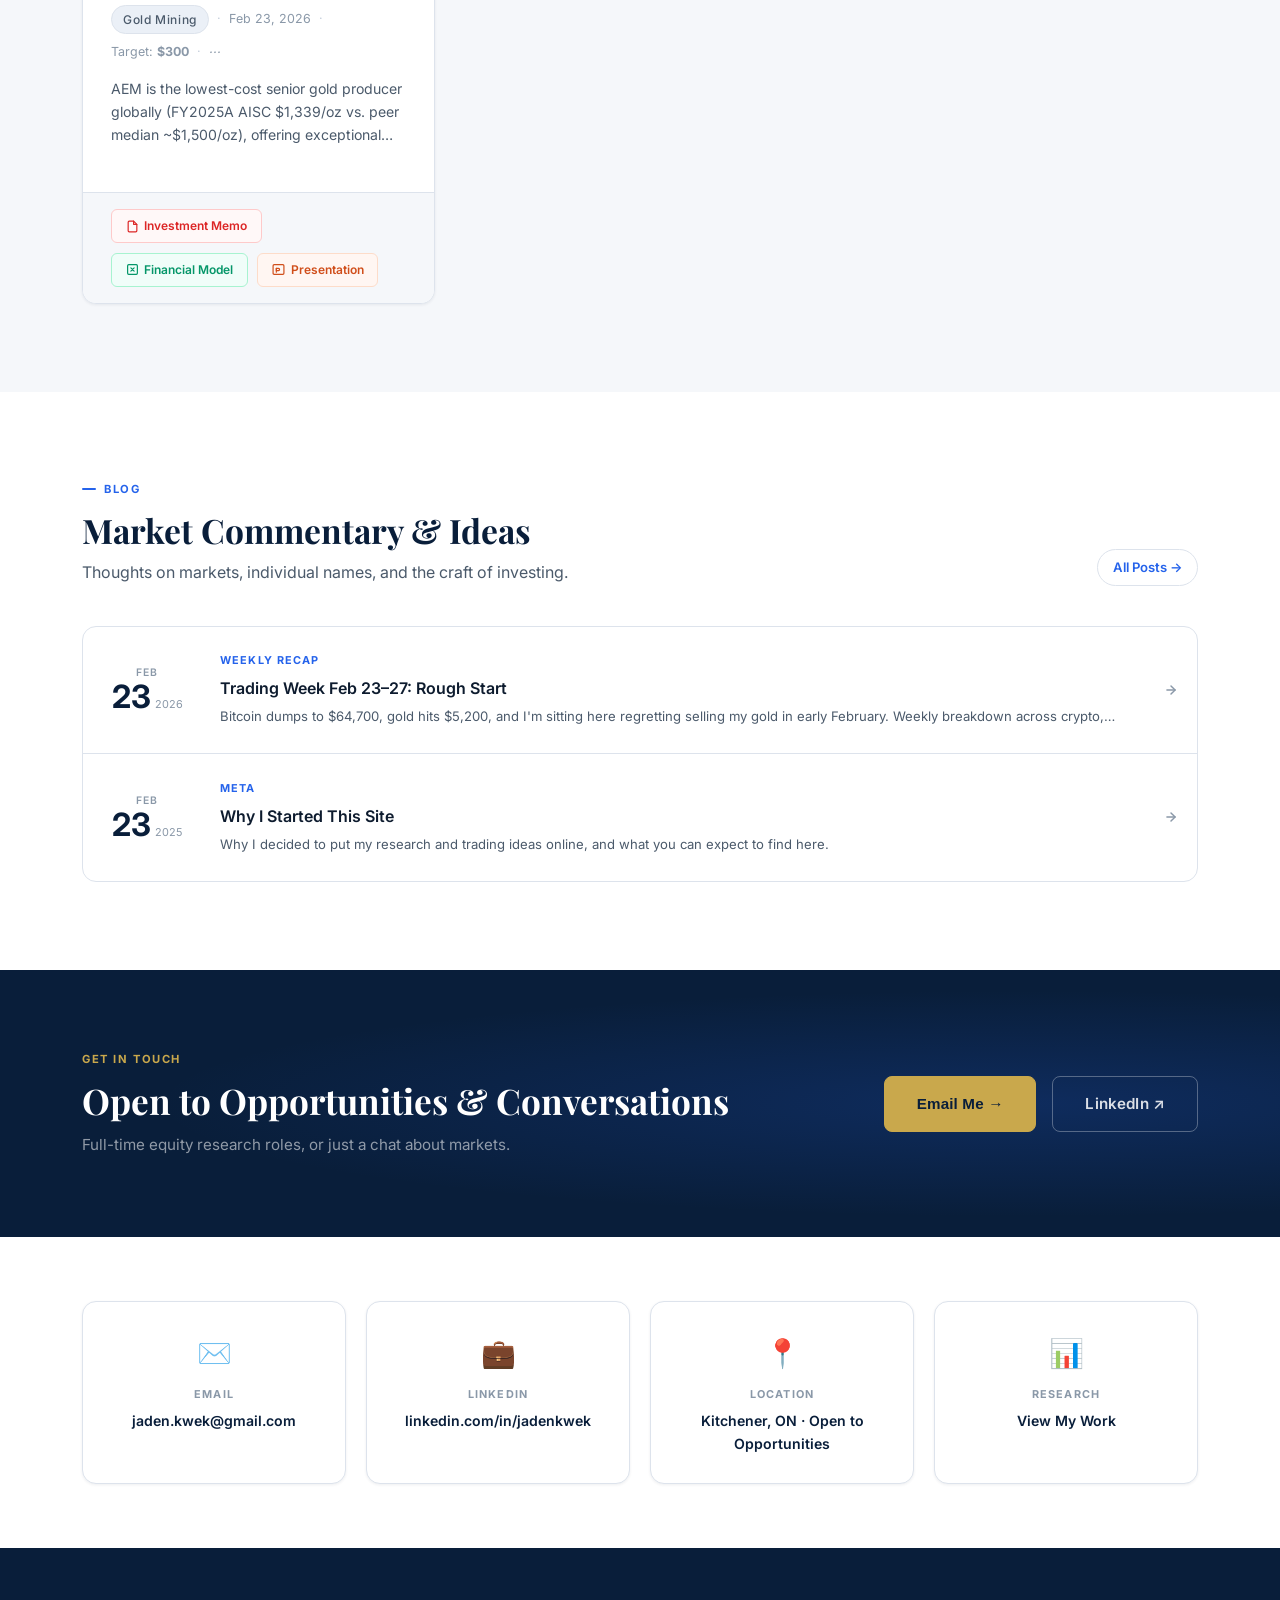
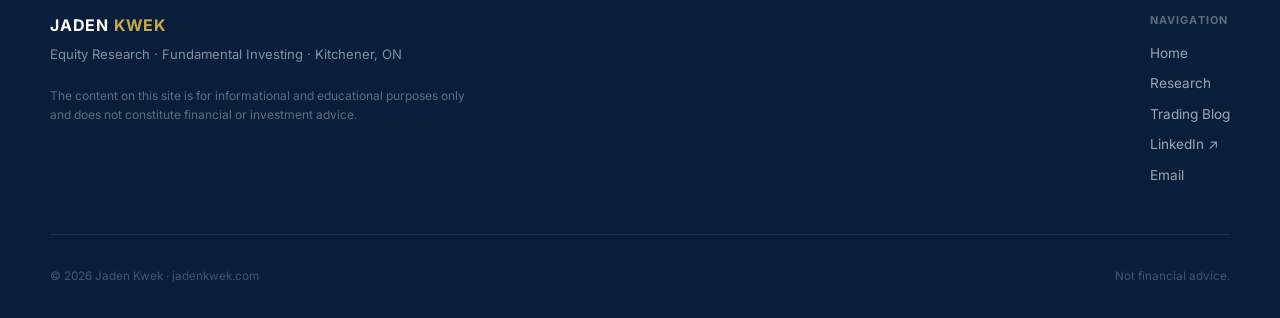
==== commit 521d1d63: "Rebalance website framing: lead with fundamentals, keep trading identity - Hero label: replace 'Tech" ====
--- a/index.html
+++ b/index.html
@@ -29,10 +29,10 @@
 
       <!-- Left: text -->
       <div>
-        <div class="hero-label">Equity Research · Fundamental Analysis · Technical Analysis</div>
+        <div class="hero-label">Equity Research · Company Fundamentals · Macro & Markets</div>
         <h1>Jaden<br><em>Kwek</em></h1>
         <p class="hero-sub">
-          Aspiring equity research analyst publishing investment research, financial models, and market commentary. Macro-informed, fundamentals-driven, technically aware.
+          Aspiring equity research analyst publishing investment memos, financial models, and market commentary. Fundamentals-first, with macro as context and markets as the proving ground.
         </p>
         <div class="hero-actions">
           <a href="/research" class="btn btn-gold btn-lg">View Research →</a>
@@ -185,9 +185,9 @@
   <div class="container">
     <div class="section-header">
       <div>
-        <div class="section-label">Trading Blog</div>
+        <div class="section-label">Blog</div>
         <h2 class="section-title">Market Commentary &amp; Ideas</h2>
-        <p class="section-subtitle">Thoughts on markets, valuation, and the craft of investing.</p>
+        <p class="section-subtitle">Thoughts on markets, individual names, and the craft of investing.</p>
       </div>
       <a href="/blog" class="view-all">All Posts →</a>
     </div>
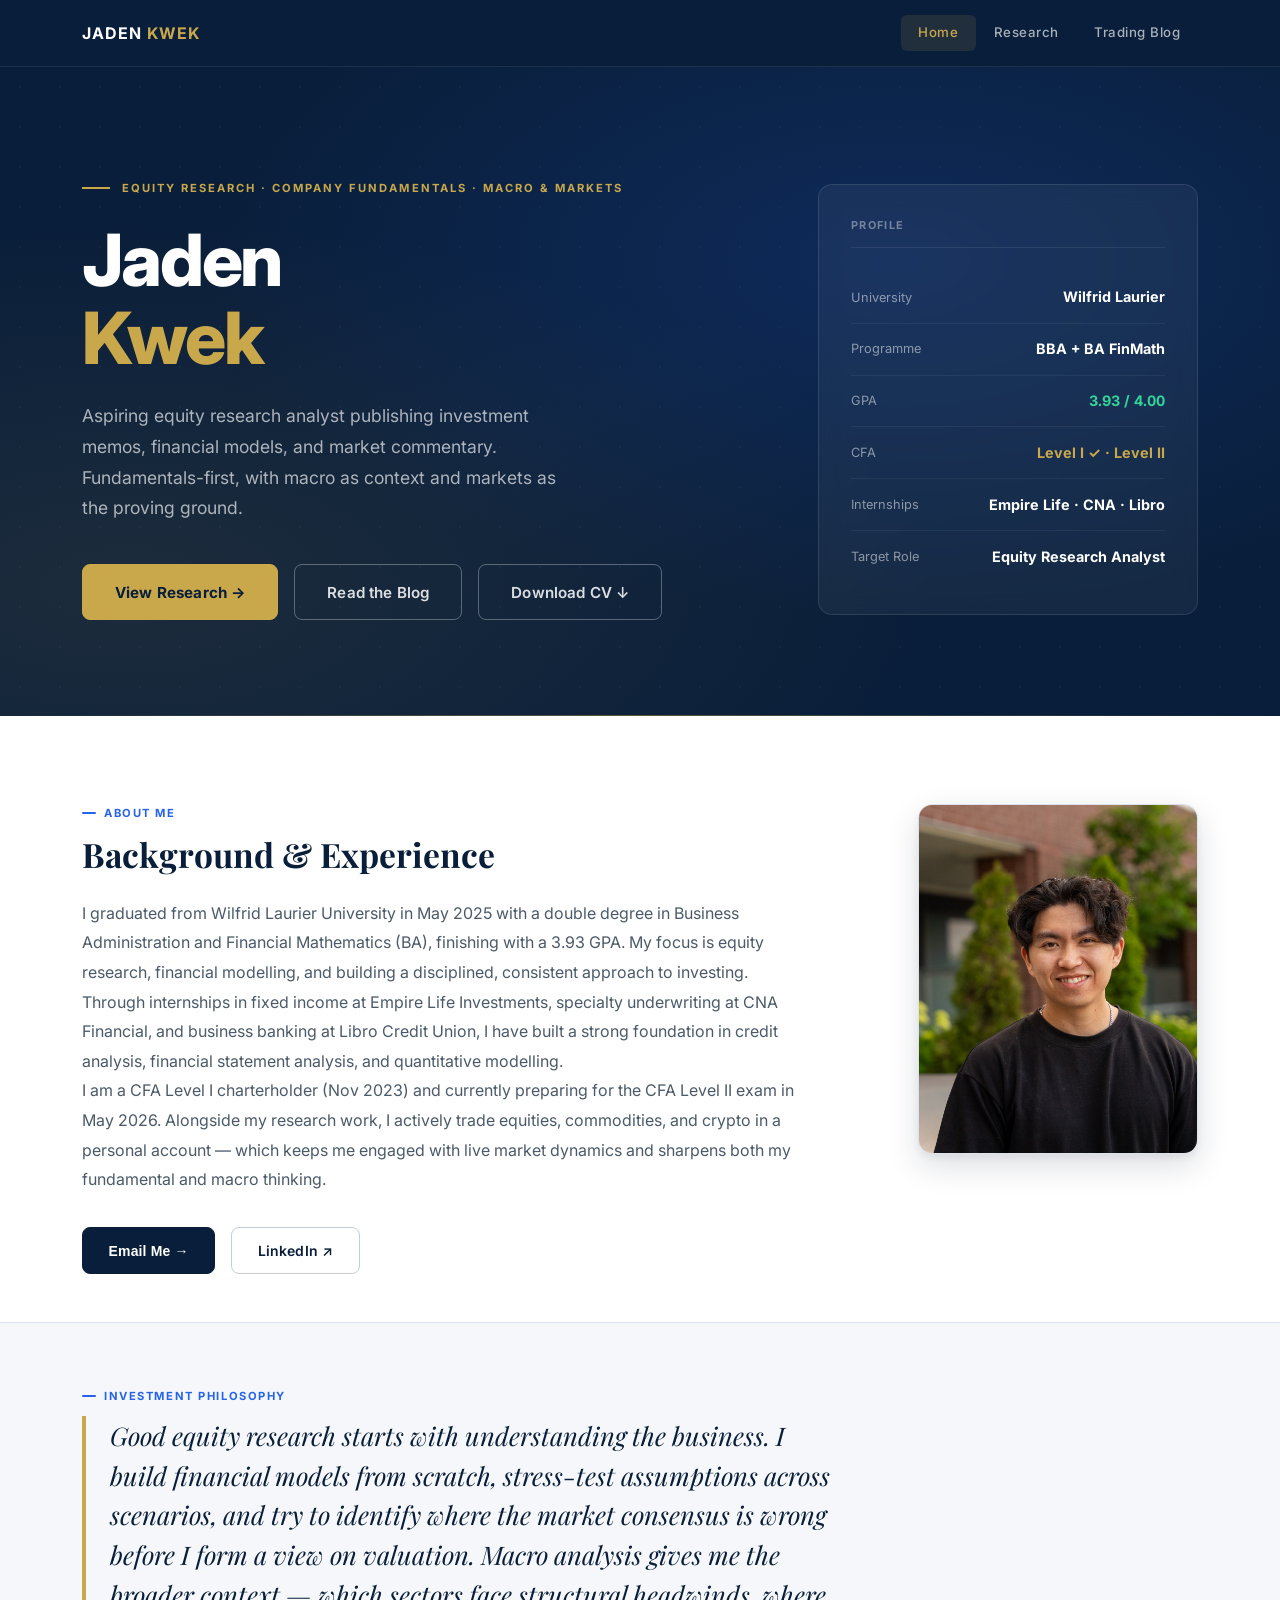
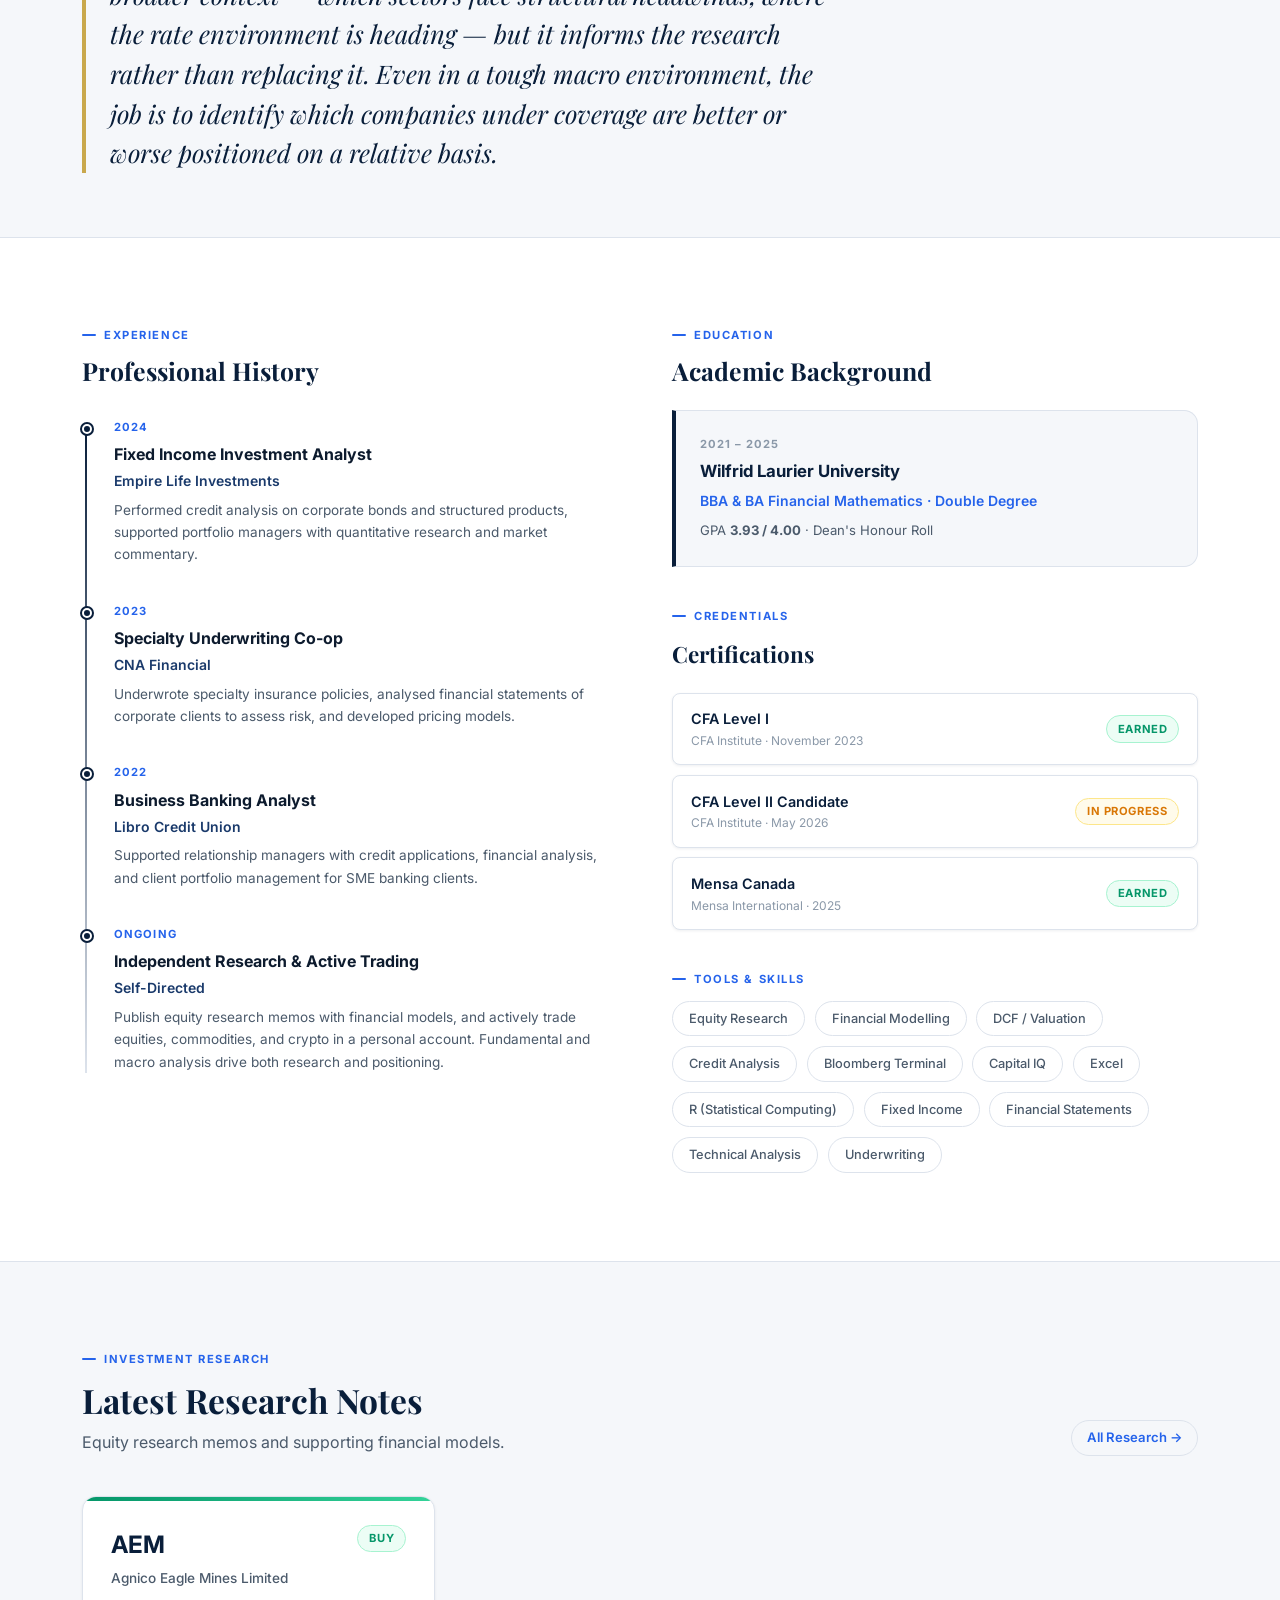
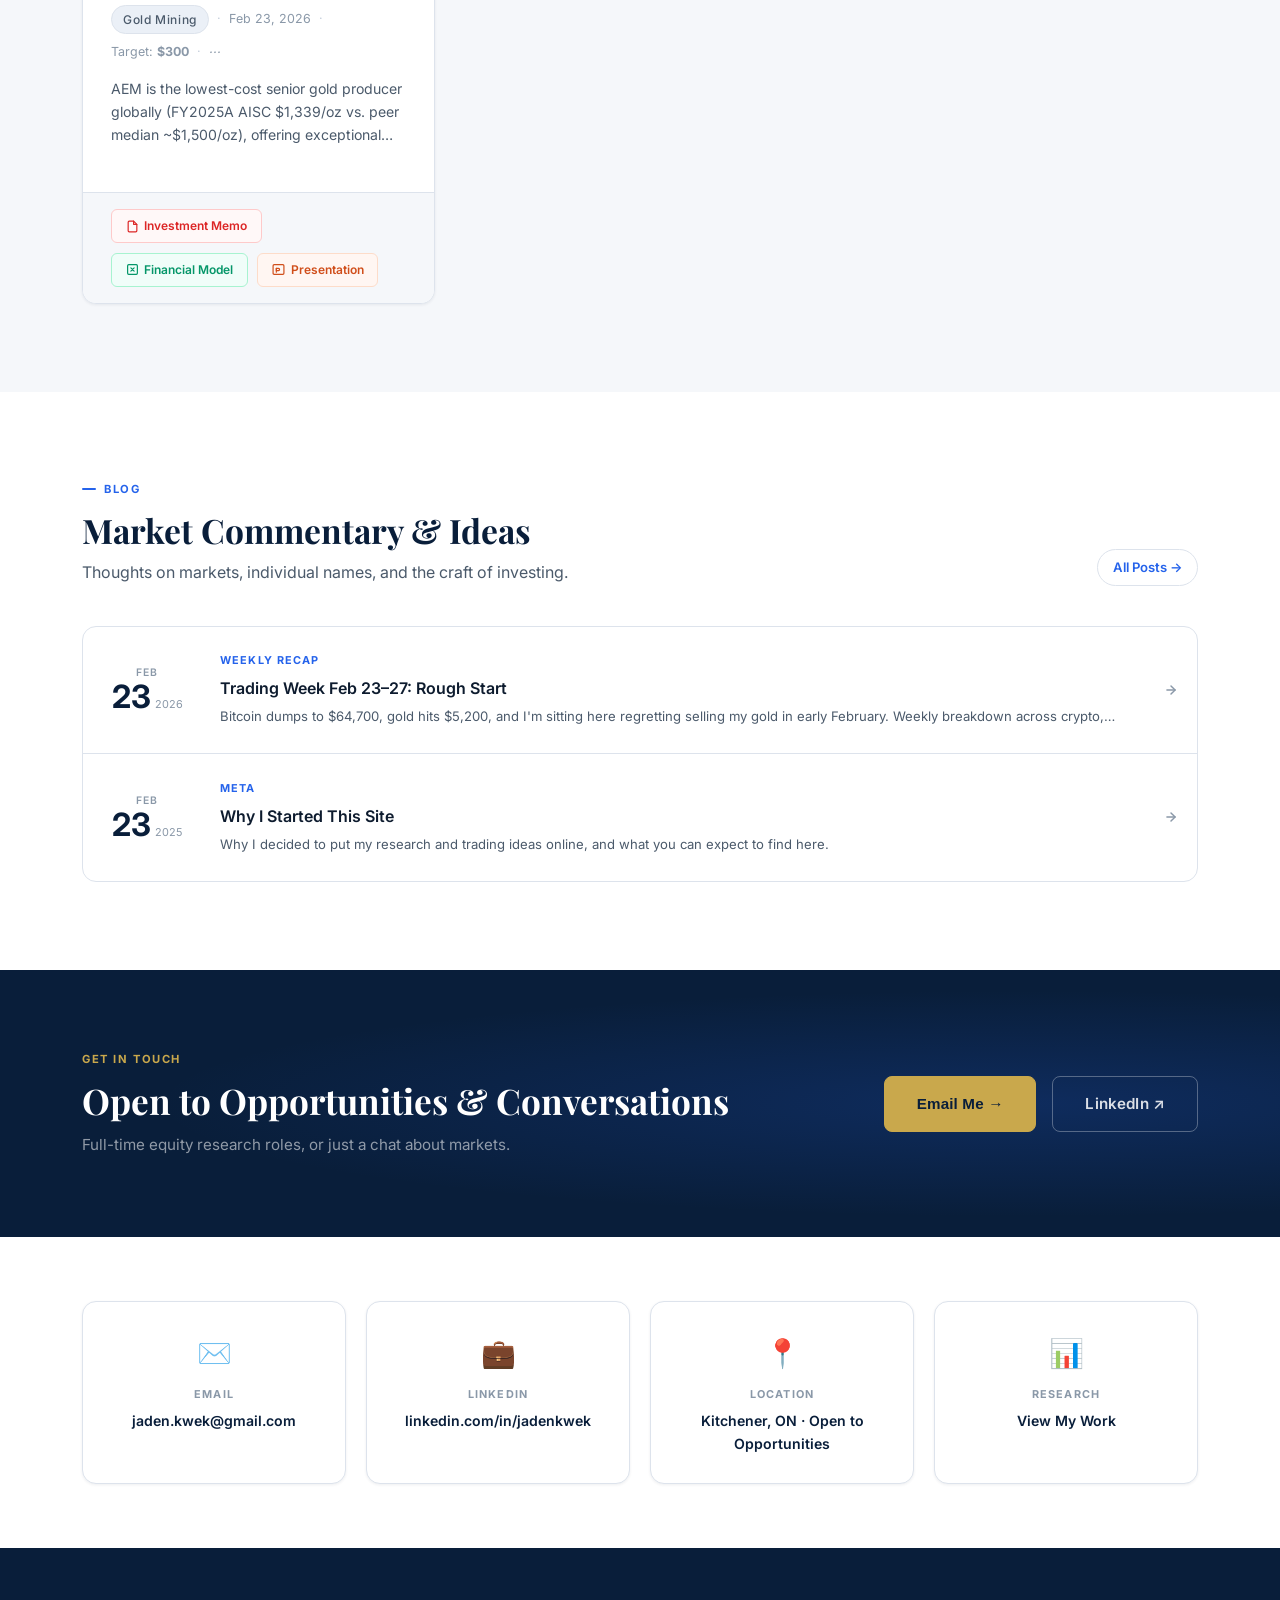
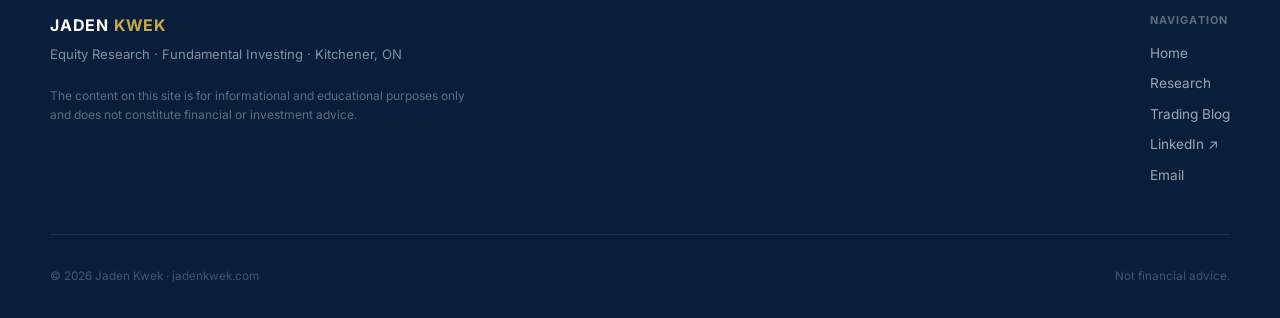
==== commit 53433137: "Fix degree: BSc Financial Mathematics → BA Financial Mathematics Co-Authored-By: Claude Sonnet 4.6 <" ====
--- a/index.html
+++ b/index.html
@@ -51,7 +51,7 @@
           </div>
           <div class="hero-stat-row">
             <span class="hero-stat-label">Programme</span>
-            <span class="hero-stat-value">BBA + BSc FinMath</span>
+            <span class="hero-stat-value">BBA + BA FinMath</span>
           </div>
           <div class="hero-stat-row">
             <span class="hero-stat-label">GPA</span>
@@ -139,7 +139,7 @@
         <div class="edu-card">
           <div style="font-size:0.7rem;font-weight:700;letter-spacing:.09em;text-transform:uppercase;color:var(--text-muted);margin-bottom:.3rem">2021 – 2025</div>
           <div style="font-weight:700;color:var(--navy);font-size:1.05rem">Wilfrid Laurier University</div>
-          <div style="font-size:0.875rem;color:var(--accent);font-weight:600;margin:.2rem 0">BBA &amp; BSc Financial Mathematics · Double Degree</div>
+          <div style="font-size:0.875rem;color:var(--accent);font-weight:600;margin:.2rem 0">BBA &amp; BA Financial Mathematics · Double Degree</div>
           <div style="font-size:0.82rem;color:var(--text-secondary);margin-top:.5rem">GPA <strong>3.93 / 4.00</strong> · Dean's Honour Roll</div>
         </div>
 
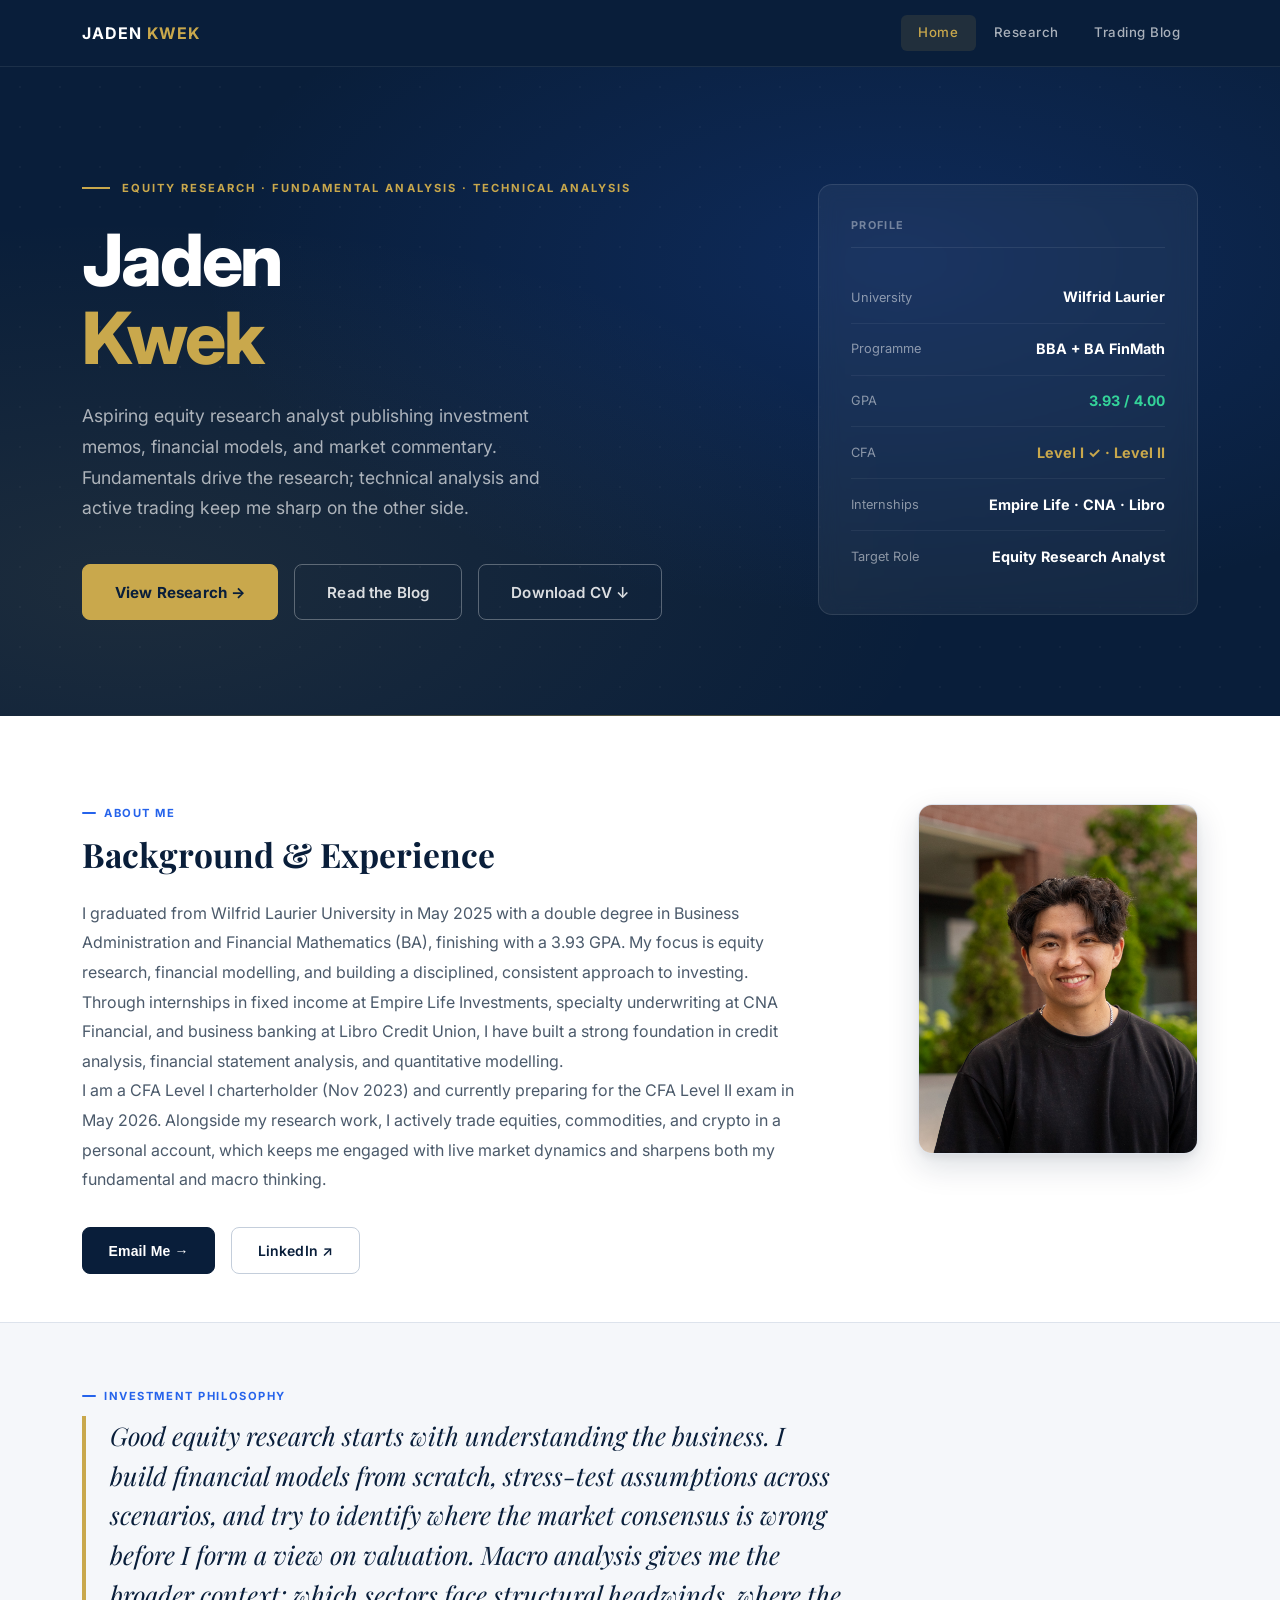
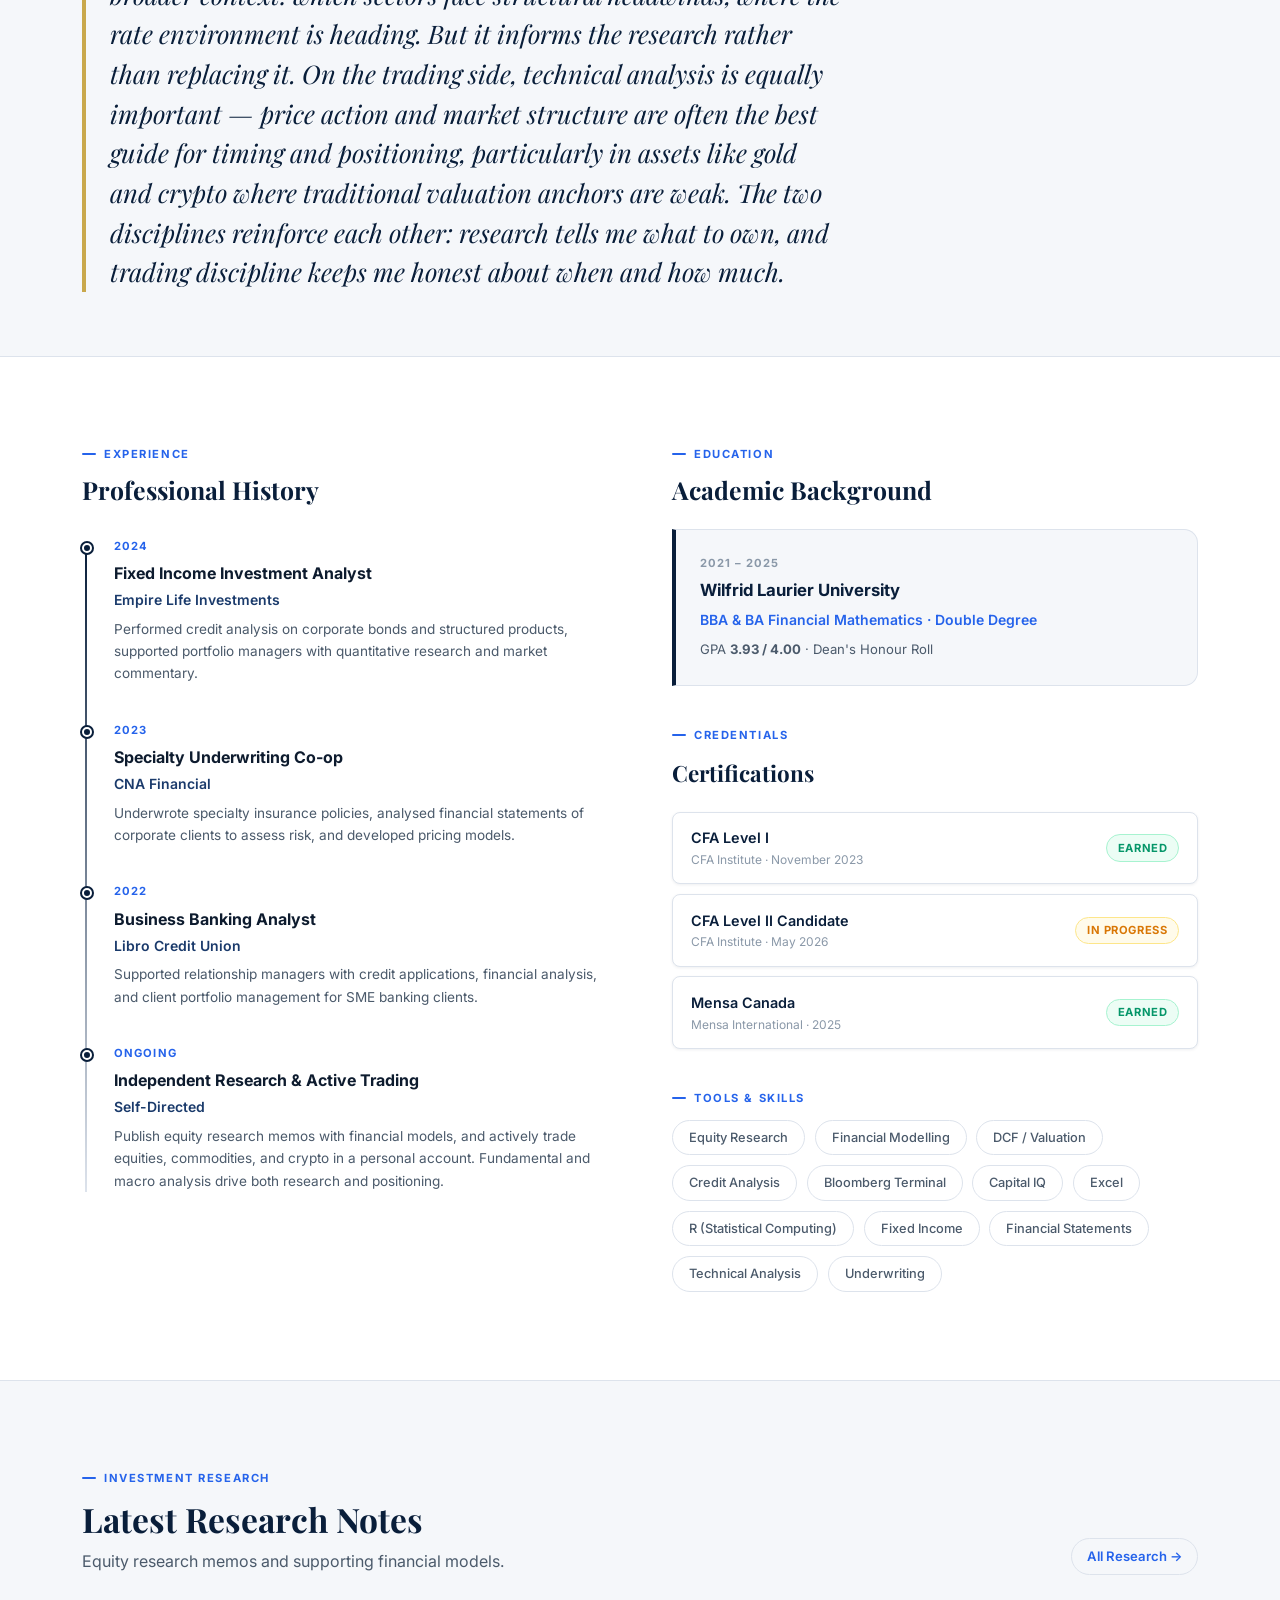
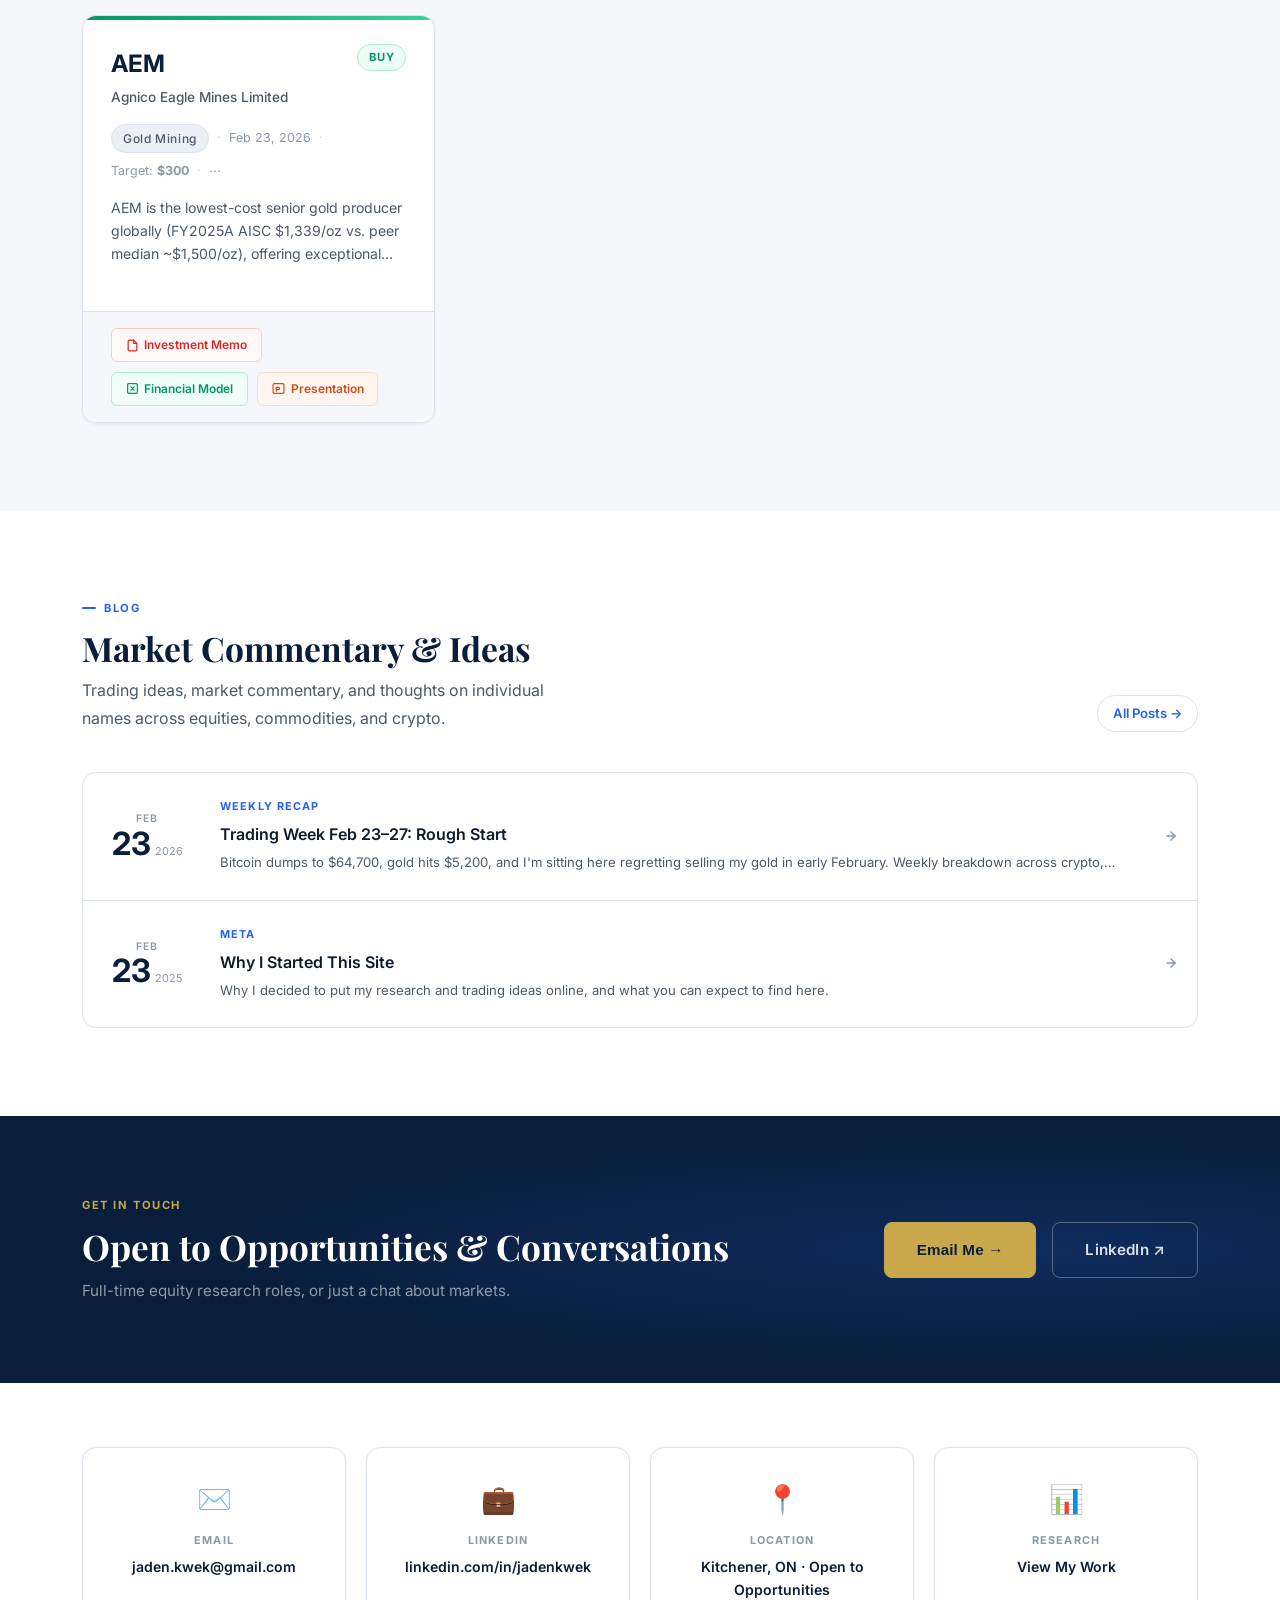
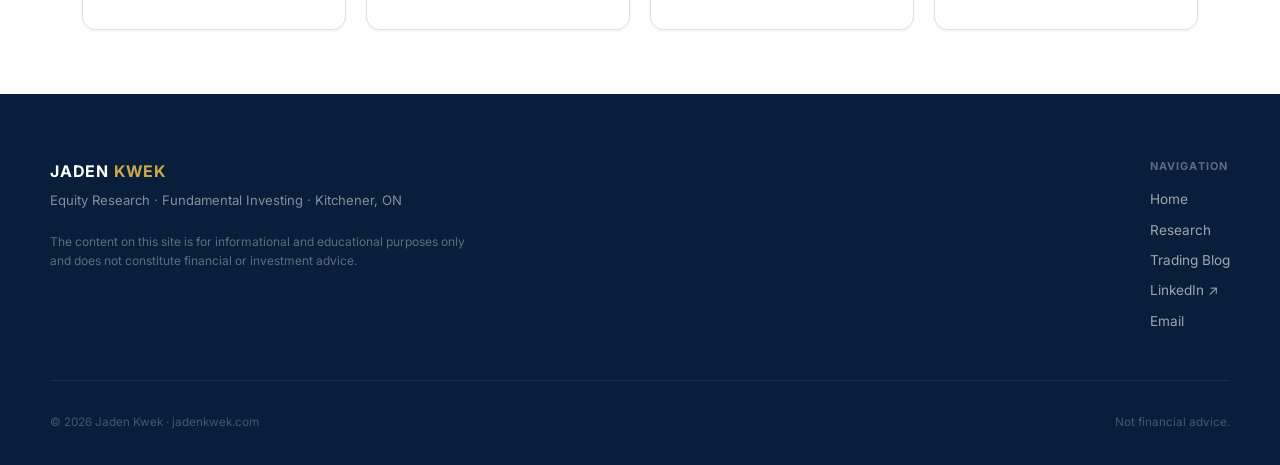
==== commit c543c60b: "Give trading and TA equal presence on homepage - Hero label: restore 'Technical Analysis' as explici" ====
--- a/index.html
+++ b/index.html
@@ -29,10 +29,10 @@
 
       <!-- Left: text -->
       <div>
-        <div class="hero-label">Equity Research · Company Fundamentals · Macro & Markets</div>
+        <div class="hero-label">Equity Research · Fundamental Analysis · Technical Analysis</div>
         <h1>Jaden<br><em>Kwek</em></h1>
         <p class="hero-sub">
-          Aspiring equity research analyst publishing investment memos, financial models, and market commentary. Fundamentals-first, with macro as context and markets as the proving ground.
+          Aspiring equity research analyst publishing investment memos, financial models, and market commentary. Fundamentals drive the research; technical analysis and active trading keep me sharp on the other side.
         </p>
         <div class="hero-actions">
           <a href="/research" class="btn btn-gold btn-lg">View Research →</a>
@@ -187,7 +187,7 @@
       <div>
         <div class="section-label">Blog</div>
         <h2 class="section-title">Market Commentary &amp; Ideas</h2>
-        <p class="section-subtitle">Thoughts on markets, individual names, and the craft of investing.</p>
+        <p class="section-subtitle">Trading ideas, market commentary, and thoughts on individual names across equities, commodities, and crypto.</p>
       </div>
       <a href="/blog" class="view-all">All Posts →</a>
     </div>
